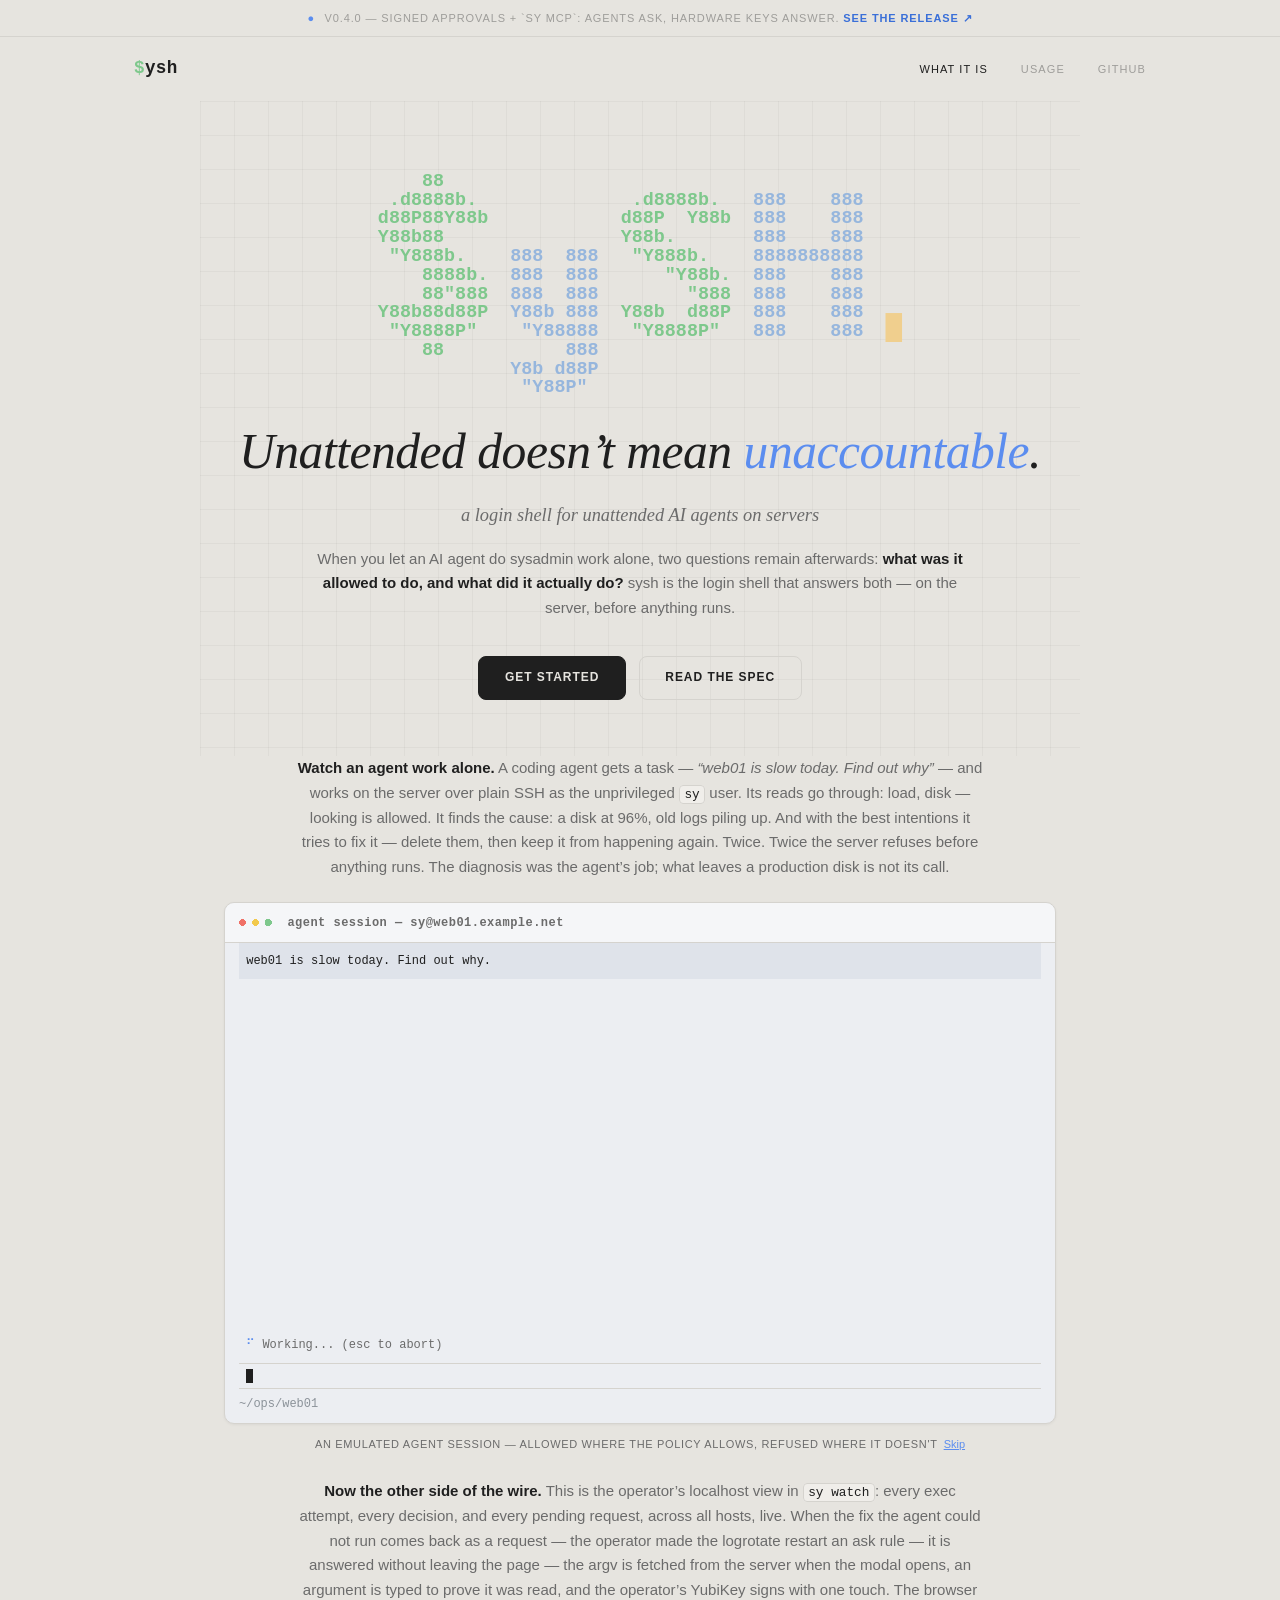
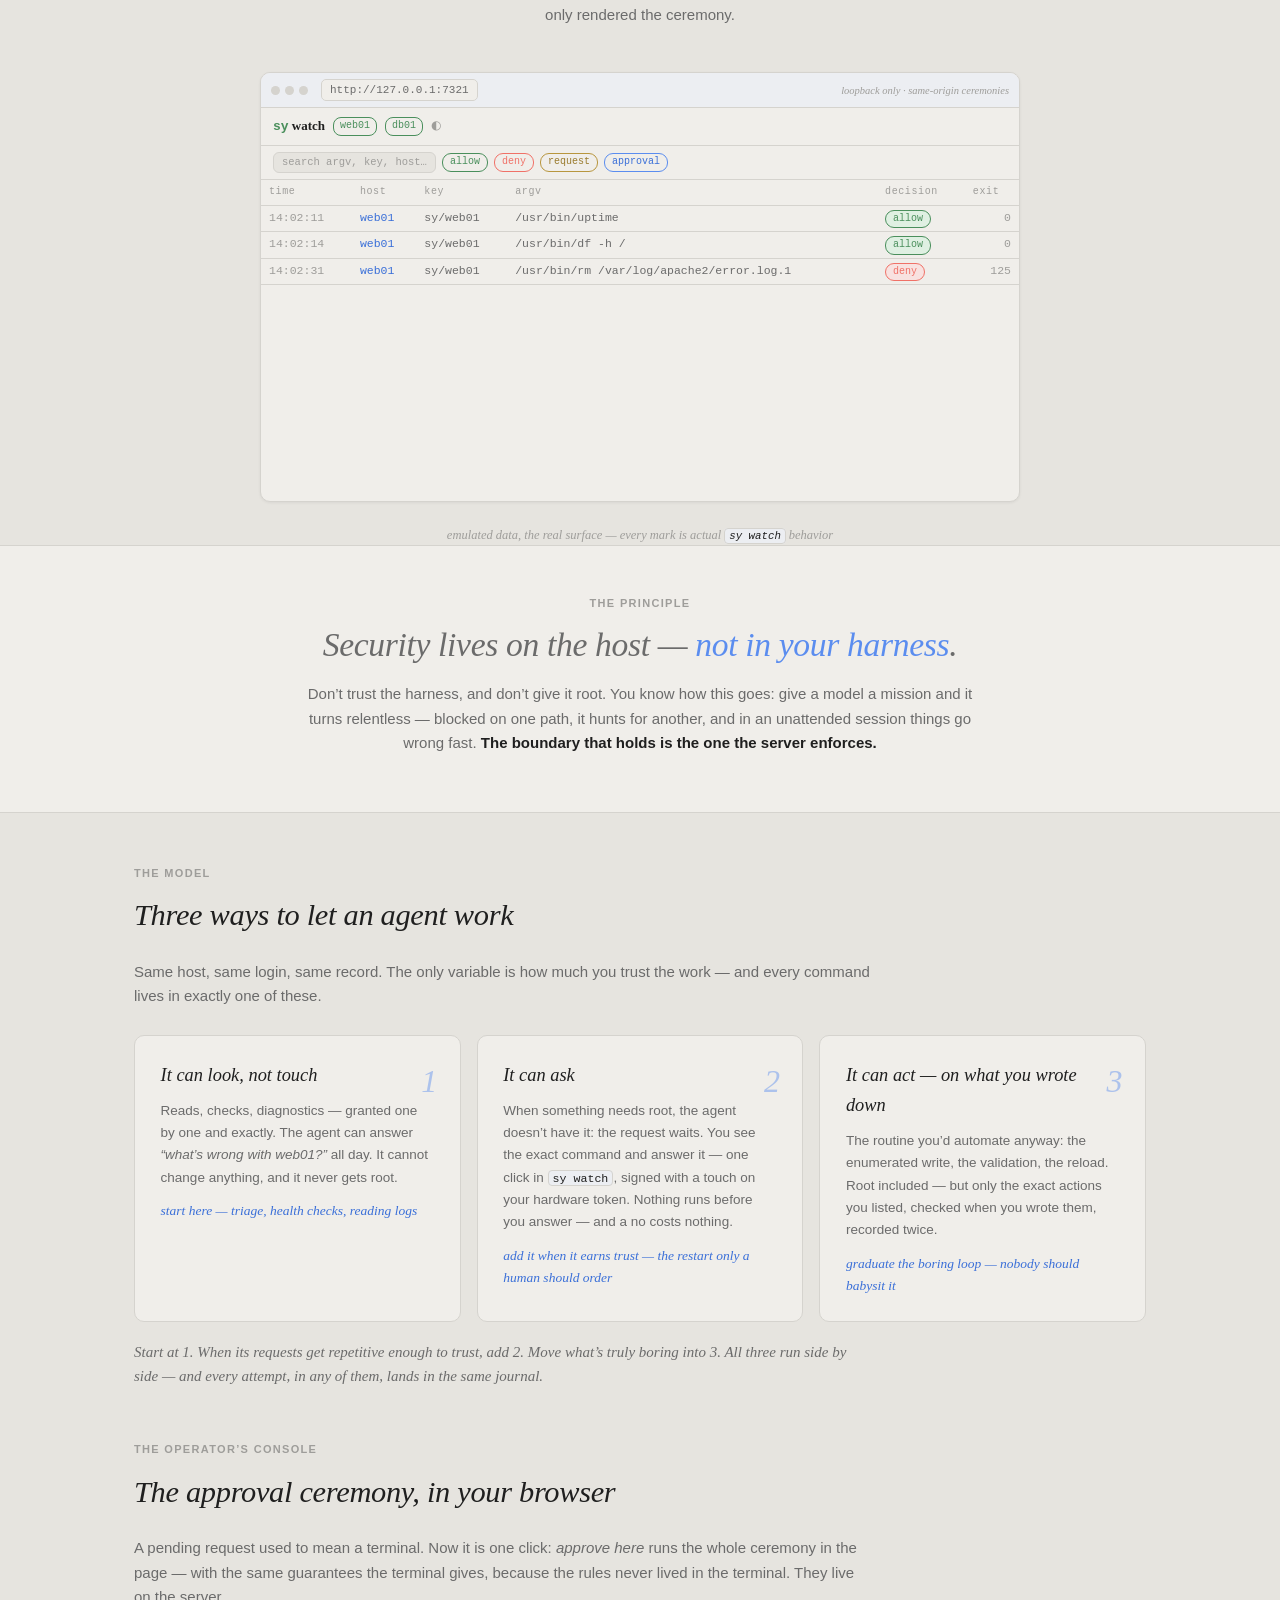
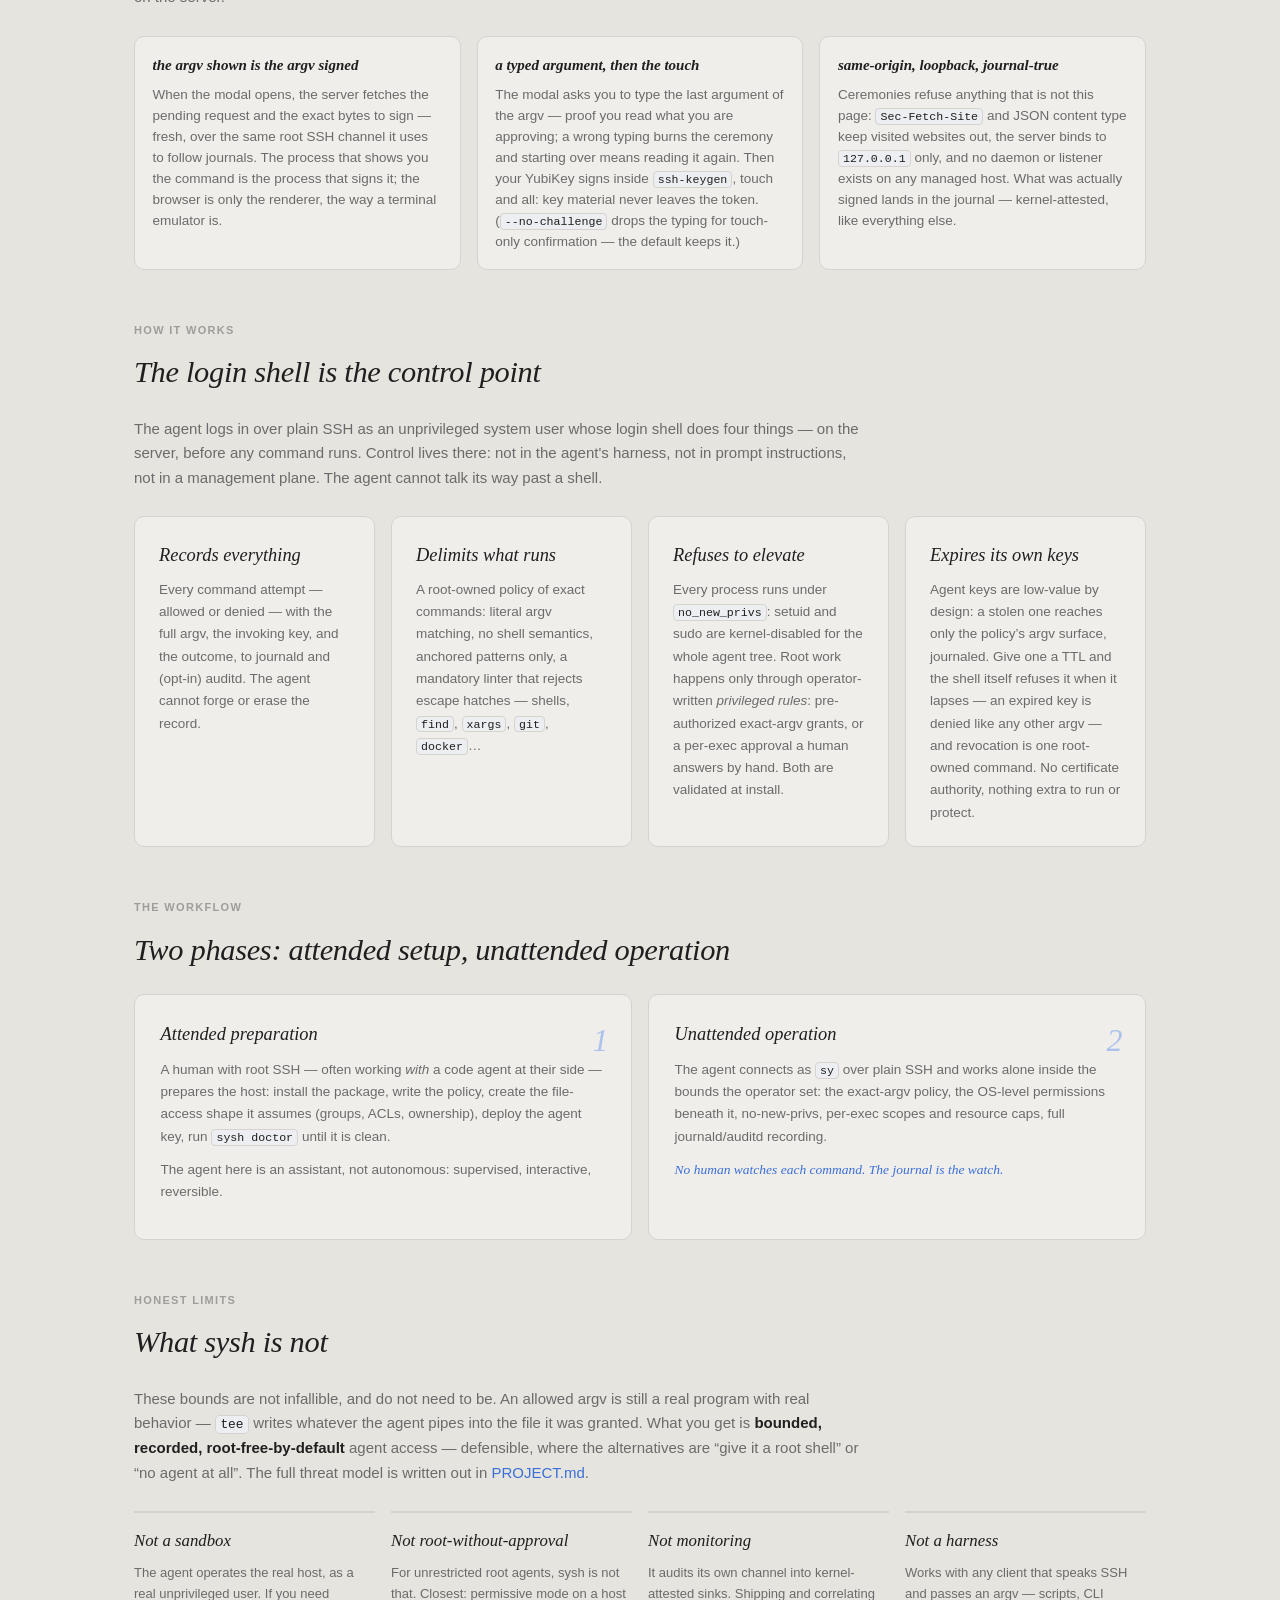
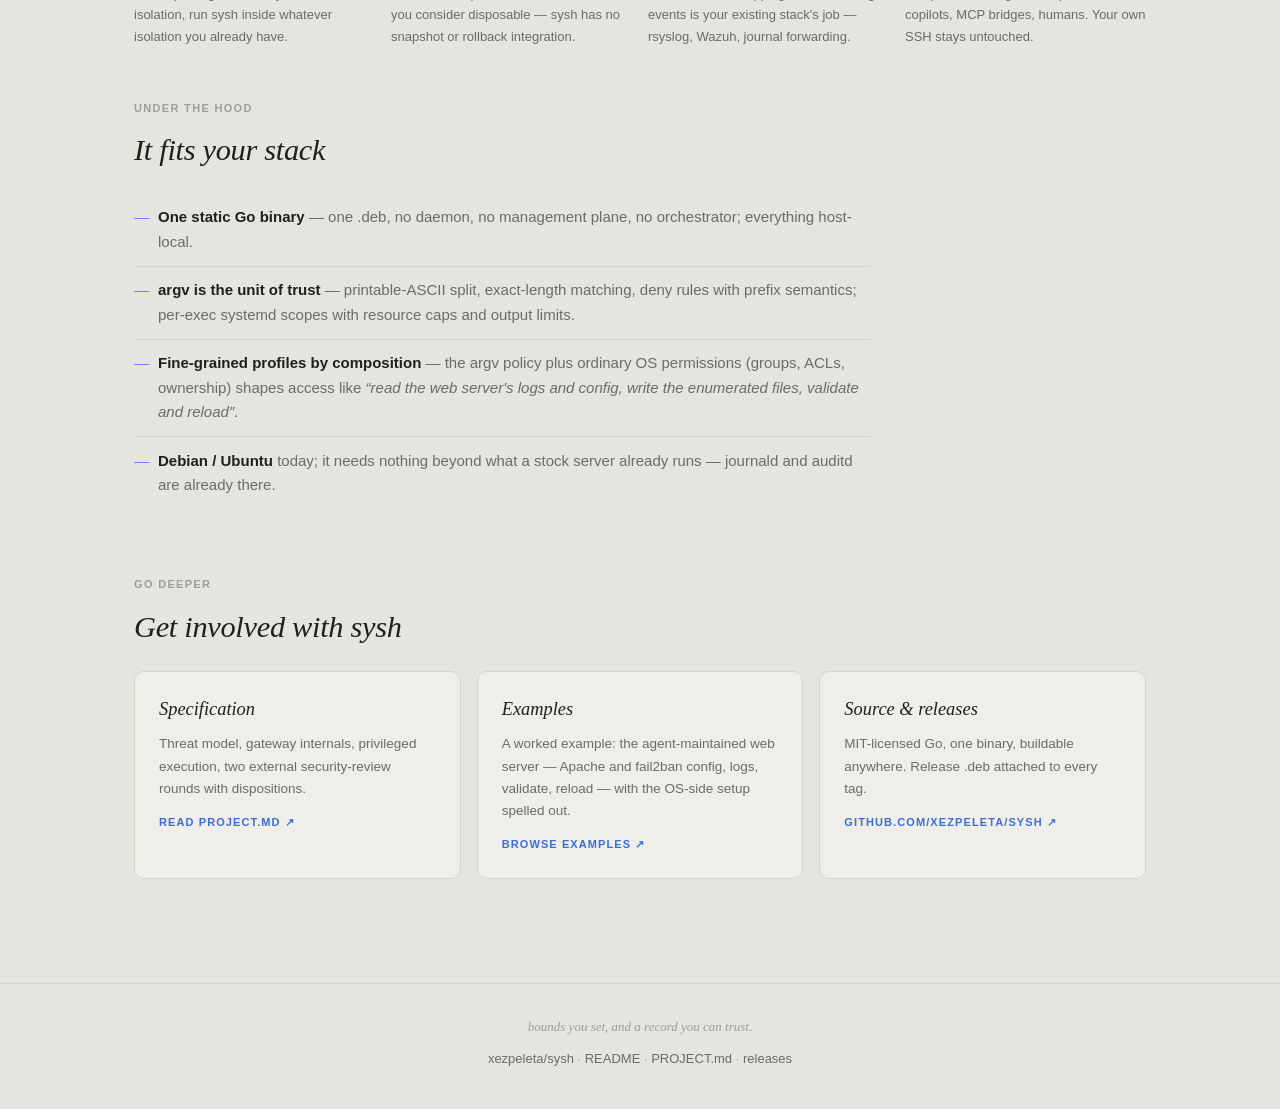
==== site/index.html @ 5bfc15b3 "auth: key TTLs and rotation — enforced by the gateway, no CA Agent keys are low-value by design: a s" ====
<!doctype html>
<html lang="en">
<head>
<meta charset="utf-8">
<meta name="viewport" content="width=device-width, initial-scale=1">
<title>sysh — a login shell for unattended AI agents on servers</title>
<meta name="description" content="sysh makes the agent's SSH login the control point: privilege control and accountability for unattended AI agents on sysadmin tasks, enforced on the server itself.">
<link rel="stylesheet" href="style.css">
<link rel="stylesheet" href="pi-replay.css">
<link rel="icon" href="data:image/svg+xml,<svg xmlns='http://www.w3.org/2000/svg' viewBox='0 0 16 16'><rect width='16' height='16' rx='3' fill='%231f1f1f'/><text x='2.4' y='11.5' font-family='monospace' font-size='9' font-weight='bold' fill='%237ec88c'>$</text><text x='7.8' y='11.5' font-family='monospace' font-size='9' font-weight='bold' fill='%2396b6dd'>Y</text><rect x='12.6' y='4' width='2.1' height='7.5' fill='%23f0cf8e'/></svg>">
<script src="pi-replay.js" defer></script>
</head>
<body>

<div class="announce">
  <span class="dot">●</span> v0.4.0 — signed approvals + `sy mcp`: agents ask,
  hardware keys answer. <a href="https://github.com/xezpeleta/sysh/releases/tag/v0.4.0">see the release ↗</a>
</div>

<nav class="nav">
  <a class="brand" href="/sysh/"><span class="wm"><span class="wm-d">$</span>ysh</span></a>
  <div class="nav-links">
    <a href="/sysh/" class="active">What it is</a>
    <a href="/sysh/usage.html">Usage</a>
    <a href="https://github.com/xezpeleta/sysh">GitHub</a>
  </div>
</nav>

<header class="hero">
  <span class="logo" aria-hidden="true"><span class="ls">    88      </span><span class="ly">          </span><span class="ls">            </span><span class="ly">          </span>
<span class="ls"> .d8888b.   </span><span class="ly">          </span><span class="ls"> .d8888b.   </span><span class="ly">888    888</span>
<span class="ls">d88P88Y88b  </span><span class="ly">          </span><span class="ls">d88P  Y88b  </span><span class="ly">888    888</span>
<span class="ls">Y88b88      </span><span class="ly">          </span><span class="ls">Y88b.       </span><span class="ly">888    888</span>
<span class="ls"> "Y888b.    </span><span class="ly">888  888  </span><span class="ls"> "Y888b.    </span><span class="ly">8888888888</span>
<span class="ls">    8888b.  </span><span class="ly">888  888  </span><span class="ls">    "Y88b.  </span><span class="ly">888    888</span>
<span class="ls">    88"888  </span><span class="ly">888  888  </span><span class="ls">      "888  </span><span class="ly">888    888</span>
<span class="ls">Y88b88d88P  </span><span class="ly">Y88b 888  </span><span class="ls">Y88b  d88P  </span><span class="ly">888    888</span>
<span class="ls"> "Y8888P"   </span><span class="ly"> "Y88888  </span><span class="ls"> "Y8888P"   </span><span class="ly">888    888</span>  <span class="lc">█</span>
<span class="ls">    88      </span><span class="ly">     888  </span><span class="ls">            </span><span class="ly">          </span>
<span class="ls">            </span><span class="ly">Y8b d88P  </span><span class="ls">            </span><span class="ly">          </span>
<span class="ls">            </span><span class="ly"> "Y88P"   </span><span class="ls">            </span><span class="ly">          </span></span>
  <h1>Unattended doesn&rsquo;t mean <span class="acc">unaccountable</span>.</h1>
  <p class="tagline">a login shell for unattended AI agents on servers</p>
  <p class="lead">
    When you let an AI agent do sysadmin work alone, two questions remain
    afterwards: <strong>what was it allowed to do, and what did it actually
    do?</strong> sysh is the login shell that answers both — on the server,
    before anything runs.
  </p>
  <div class="hero-ctas">
    <a class="btn" href="/sysh/usage.html">Get started</a>
    <a class="btn btn-ghost" href="https://github.com/xezpeleta/sysh/blob/main/PROJECT.md">Read the spec</a>
  </div>
</header>

<p class="demo-intro">
  <strong>Watch an agent work alone.</strong> A coding agent gets a task —
  <em>&ldquo;web01 is slow today. Find out why&rdquo;</em> — and works on the
  server over plain SSH as the unprivileged <code>sy</code> user. Its reads
  go through: load, disk — looking is allowed. It finds the cause: a disk
  at 96%, old logs piling up. And with the best intentions it tries to fix
  it — delete them, then keep it from happening again. Twice. Twice the
  server refuses before anything runs. The diagnosis was the agent&rsquo;s
  job; what leaves a production disk is not its call.
</p>
<figure class="pi-replay" data-pi-replay="replay.json">
  <pre class="pi-replay__fallback">prompt: web01 is slow today. Find out why.

agent: I'll check load and disk on web01 — slow is usually one of the two.

$ ssh -i agent.key sy@web01.example.net '/usr/bin/uptime'
  load average: 0.18, 0.15, 0.09
$ ssh -i agent.key sy@web01.example.net '/usr/bin/df -h /'
  /dev/sda1  99G  91G  3.2G  96%  /
$ ssh -i agent.key sy@web01.example.net '/usr/bin/rm /var/log/apache2/error.log.1'
  {"sysh":1,"class":"denied","detail":"no rule allows this argv","exit":125}
$ ssh -i agent.key sy@web01.example.net '/usr/bin/systemctl restart logrotate'
  {"sysh":1,"class":"denied","detail":"no rule allows this argv","exit":125}

answer: the slowness is the disk — 96% full, 41 GB of old apache logs.
Deleting them was refused (exit 125), and so was making the rotation
run: no rule allows either argv. The cleanup is the operator's call.
All of it, refusals included, is in journalctl -t sysh.</pre>
  <figcaption>an emulated agent session — allowed where the policy allows, refused where it doesn't</figcaption>
</figure>

<p class="demo-intro">
  <strong>Now the other side of the wire.</strong> This is the
  operator&rsquo;s localhost view in <code>sy watch</code>: every exec
  attempt, every decision, and every pending request, across all
  hosts, live. When the fix the agent could not run comes back as a
  request — the operator made the logrotate restart an ask rule — it is answered
  without leaving the page — the argv is fetched from the
  server when the modal opens, an argument is typed to prove it was
  read, and the operator&rsquo;s YubiKey signs with one touch. The
  browser only rendered the ceremony.
</p>
<div class="wd-frame" id="wd">
  <div class="wd-chrome"><span class="wd-dot"></span><span class="wd-dot"></span><span class="wd-dot"></span>
    <span class="wd-url">http://127.0.0.1:7321</span>
    <span class="wd-note">loopback only · same-origin ceremonies</span></div>
  <div class="wd-body">
    <div class="wd-head">
      <span class="wd-brand"><b>sy</b> watch</span>
      <span class="wd-pill">web01</span><span class="wd-pill">db01</span>
      <span class="wd-count" id="wd-count"></span>
      <span class="wd-theme">◐</span>
    </div>
    <div class="wd-pending" id="wd-pending" hidden>
      <div class="wd-phead">waiting for you — one click answers it</div>
      <div class="wd-prow" id="wd-prow"></div>
    </div>
    <div class="wd-toolbar">
      <span class="wd-search">search argv, key, host…</span>
      <span class="wd-chip on g">allow</span><span class="wd-chip on r">deny</span>
      <span class="wd-chip on a">request</span><span class="wd-chip on b">approval</span>
    </div>
    <div class="wd-scroll">
      <table class="wd-table">
        <thead><tr><th>time</th><th>host</th><th>key</th><th class="wd-argv">argv</th><th>decision</th><th>exit</th></tr></thead>
        <tbody id="wd-rows"></tbody>
      </table>
    </div>
    <div class="wd-modal" id="wd-modal" hidden>
      <div class="wd-modal-box">
        <div class="wd-modal-top">
          <span class="wd-modal-title">approval ceremony</span>
          <span class="wd-modal-meta">web01 · req_9b3c41d07aa2 · key sy/web01</span>
        </div>
        <div class="wd-modal-label">the argv that will be signed — fetched from the server just now</div>
        <div class="wd-modal-argv" id="wd-margv"></div>
        <div class="wd-modal-note">Type the last argument to show you read it:</div>
        <input class="wd-modal-input" id="wd-mtyped" readonly placeholder="type the last argument">
        <div class="wd-modal-state" id="wd-mstate"></div>
      </div>
    </div>
  </div>
</div>
<p class="demo-cap">emulated data, the real surface — every mark is actual <code>sy watch</code> behavior</p>

<section class="credo">
  <p class="kicker">The principle</p>
  <p class="credo-line">Security lives on the host &mdash; <span class="acc">not in your harness</span>.</p>
  <p class="credo-sub">
    Don&rsquo;t trust the harness, and don&rsquo;t give it root. You know
    how this goes: give a model a mission and it turns relentless —
    blocked on one path, it hunts for another, and in an unattended
    session things go wrong fast. <strong>The boundary that holds is
    the one the server enforces.</strong>
  </p>
</section>

<main class="wrap">

<section id="ways">
  <p class="kicker">The model</p>
  <h2>Three ways to let an agent work</h2>
  <p class="section-lead">
    Same host, same login, same record. The only variable is how much you
    trust the work — and every command lives in exactly one of these.
  </p>
  <div class="ways">
    <div class="way">
      <div class="way-n">1</div>
      <h3>It can look, not touch</h3>
      <p>Reads, checks, diagnostics — granted one by one and exactly. The
      agent can answer <em>&ldquo;what&rsquo;s wrong with
      web01?&rdquo;</em> all day. It cannot change anything, and it never
      gets root.</p>
      <p class="way-use">start here — triage, health checks, reading logs</p>
    </div>
    <div class="way">
      <div class="way-n">2</div>
      <h3>It can ask</h3>
      <p>When something needs root, the agent doesn&rsquo;t have it: the
      request waits. You see the exact command and answer it — one click
      in <code>sy watch</code>, signed with a touch on your hardware
      token. Nothing runs before you answer — and a no costs
      nothing.</p>
      <p class="way-use">add it when it earns trust — the restart only a human should order</p>
    </div>
    <div class="way">
      <div class="way-n">3</div>
      <h3>It can act — on what you wrote down</h3>
      <p>The routine you&rsquo;d automate anyway: the enumerated write, the
      validation, the reload. Root included — but only the exact actions you
      listed, checked when you wrote them, recorded twice.</p>
      <p class="way-use">graduate the boring loop — nobody should babysit it</p>
    </div>
  </div>
  <p class="ways-note">
    Start at 1. When its requests get repetitive enough to trust, add 2.
    Move what&rsquo;s truly boring into 3. All three run side by side — and
    every attempt, in any of them, lands in the same journal.
  </p>
</section>

<section id="ceremony">
  <p class="kicker">The operator&rsquo;s console</p>
  <h2>The approval ceremony, in your browser</h2>
  <p class="section-lead">
    A pending request used to mean a terminal. Now it is one click:
    <em>approve here</em> runs the whole ceremony in the page — with the
    same guarantees the terminal gives, because the rules never lived
    in the terminal. They live on the server.
  </p>
  <div class="ceremony-feats">
    <div class="cfeat">
      <h3>the argv shown is the argv signed</h3>
      <p>When the modal opens, the server fetches the pending request
      and the exact bytes to sign — fresh, over the same root SSH
      channel it uses to follow journals. The process that shows you
      the command is the process that signs it; the browser is only
      the renderer, the way a terminal emulator is.</p>
    </div>
    <div class="cfeat">
      <h3>a typed argument, then the touch</h3>
      <p>The modal asks you to type the last argument of the argv —
      proof you read what you are approving; a wrong typing burns the
      ceremony and starting over means reading it again. Then your
      YubiKey signs inside <code>ssh-keygen</code>, touch and all: key
      material never leaves the token. (<code>--no-challenge</code>
      drops the typing for touch-only confirmation — the default keeps
      it.)</p>
    </div>
    <div class="cfeat">
      <h3>same-origin, loopback, journal-true</h3>
      <p>Ceremonies refuse anything that is not this page:
      <code>Sec-Fetch-Site</code> and JSON content type keep visited
      websites out, the server binds to <code>127.0.0.1</code> only,
      and no daemon or listener exists on any managed host. What was
      actually signed lands in the journal — kernel-attested, like
      everything else.</p>
    </div>
  </div>
</section>

<section id="how">
  <p class="kicker">How it works</p>
  <h2>The login shell is the control point</h2>
  <p class="section-lead">
    The agent logs in over plain SSH as an unprivileged system user whose
    login shell does four things — on the server, before any command runs.
    Control lives there: not in the agent's harness, not in prompt
    instructions, not in a management plane. The agent cannot talk its way
    past a shell.
  </p>
  <div class="cards">
    <div class="card">
      <h3>Records everything</h3>
      <p>Every command attempt — allowed or denied — with the full argv, the
      invoking key, and the outcome, to journald and (opt-in) auditd. The
      agent cannot forge or erase the record.</p>
    </div>
    <div class="card">
      <h3>Delimits what runs</h3>
      <p>A root-owned policy of exact commands: literal argv matching, no
      shell semantics, anchored patterns only, a mandatory linter that
      rejects escape hatches — shells, <code>find</code>, <code>xargs</code>,
      <code>git</code>, <code>docker</code>…</p>
    </div>
    <div class="card">
      <h3>Refuses to elevate</h3>
      <p>Every process runs under <code>no_new_privs</code>: setuid and sudo
      are kernel-disabled for the whole agent tree. Root work happens only
      through operator-written <em>privileged rules</em>: pre-authorized
      exact-argv grants, or a per-exec approval a human answers by hand.
      Both are validated at install.</p>
    </div>
    <div class="card">
      <h3>Expires its own keys</h3>
      <p>Agent keys are low-value by design: a stolen one reaches only the
      policy&rsquo;s argv surface, journaled. Give one a TTL and the shell
      itself refuses it when it lapses — an expired key is denied like any
      other argv — and revocation is one root-owned command. No certificate
      authority, nothing extra to run or protect.</p>
    </div>
  </div>
</section>

<section id="phases">
  <p class="kicker">The workflow</p>
  <h2>Two phases: attended setup, unattended operation</h2>
  <div class="phases">
    <div class="phase">
      <div class="phase-n">1</div>
      <h3>Attended preparation</h3>
      <p>A human with root SSH — often working <em>with</em> a code agent at
      their side — prepares the host: install the package, write the policy,
      create the file-access shape it assumes (groups, ACLs, ownership),
      deploy the agent key, run <code>sysh doctor</code> until it is clean.</p>
      <p>The agent here is an assistant, not autonomous: supervised,
      interactive, reversible.</p>
    </div>
    <div class="phase">
      <div class="phase-n">2</div>
      <h3>Unattended operation</h3>
      <p>The agent connects as <code>sy</code> over plain SSH and works alone
      inside the bounds the operator set: the exact-argv policy, the OS-level
      permissions beneath it, no-new-privs, per-exec scopes and resource
      caps, full journald/auditd recording.</p>
      <p class="phase-punch">No human watches each command. The journal is the watch.</p>
    </div>
  </div>
</section>

<section id="nots">
  <p class="kicker">Honest limits</p>
  <h2>What sysh is not</h2>
  <p class="section-lead">
    These bounds are not infallible, and do not need to be. An allowed argv
    is still a real program with real behavior — <code>tee</code> writes
    whatever the agent pipes into the file it was granted. What you get is
    <strong>bounded, recorded, root-free-by-default</strong> agent access —
    defensible, where the alternatives are “give it a root shell” or “no
    agent at all”. The full threat model is written out in
    <a href="https://github.com/xezpeleta/sysh/blob/main/PROJECT.md">PROJECT.md</a>.
  </p>
  <div class="nots">
    <div class="not">
      <h3>Not a sandbox</h3>
      <p>The agent operates the real host, as a real unprivileged user. If
      you need isolation, run sysh inside whatever isolation you already
      have.</p>
    </div>
    <div class="not">
      <h3>Not root-without-approval</h3>
      <p>For unrestricted root agents, sysh is not that. Closest: permissive
      mode on a host you consider disposable — sysh has no snapshot or
      rollback integration.</p>
    </div>
    <div class="not">
      <h3>Not monitoring</h3>
      <p>It audits its own channel into kernel-attested sinks. Shipping and
      correlating events is your existing stack's job — rsyslog, Wazuh,
      journal forwarding.</p>
    </div>
    <div class="not">
      <h3>Not a harness</h3>
      <p>Works with any client that speaks SSH and passes an argv — scripts,
      CLI copilots, MCP bridges, humans. Your own SSH stays untouched.</p>
    </div>
  </div>
</section>

<section id="stack">
  <p class="kicker">Under the hood</p>
  <h2>It fits your stack</h2>
  <ul class="plain">
    <li><strong>One static Go binary</strong> — one .deb, no daemon, no
    management plane, no orchestrator; everything host-local.</li>
    <li><strong>argv is the unit of trust</strong> — printable-ASCII split,
    exact-length matching, deny rules with prefix semantics; per-exec
    systemd scopes with resource caps and output limits.</li>
    <li><strong>Fine-grained profiles by composition</strong> — the argv
    policy plus ordinary OS permissions (groups, ACLs, ownership) shapes
    access like <em>“read the web server's logs and config, write the
    enumerated files, validate and reload”</em>.</li>
    <li><strong>Debian / Ubuntu</strong> today; it needs nothing beyond
    what a stock server already runs — journald and auditd are already
    there.</li>
  </ul>
</section>

<section id="involve">
  <p class="kicker">Go deeper</p>
  <h2>Get involved with sysh</h2>
  <div class="involve">
    <div class="card">
      <h3>Specification</h3>
      <p>Threat model, gateway internals, privileged execution, two external
      security-review rounds with dispositions.</p>
      <a class="learn" href="https://github.com/xezpeleta/sysh/blob/main/PROJECT.md">read project.md ↗</a>
    </div>
    <div class="card">
      <h3>Examples</h3>
      <p>A worked example: the agent-maintained web server — Apache and
      fail2ban config, logs, validate, reload — with the OS-side setup
      spelled out.</p>
      <a class="learn" href="https://github.com/xezpeleta/sysh/tree/main/examples">browse examples ↗</a>
    </div>
    <div class="card">
      <h3>Source &amp; releases</h3>
      <p>MIT-licensed Go, one binary, buildable anywhere. Release .deb
      attached to every tag.</p>
      <a class="learn" href="https://github.com/xezpeleta/sysh">github.com/xezpeleta/sysh ↗</a>
    </div>
  </div>
</section>

</main>

<footer class="footer">
  <span class="fin">bounds you set, and a record you can trust.</span>
  <a href="https://github.com/xezpeleta/sysh">xezpeleta/sysh</a> ·
  <a href="https://github.com/xezpeleta/sysh/blob/main/README.md">README</a> ·
  <a href="https://github.com/xezpeleta/sysh/blob/main/PROJECT.md">PROJECT.md</a> ·
  <a href="https://github.com/xezpeleta/sysh/releases">releases</a>
</footer>

<script src="watch-demo.js"></script>
</body>
</html>
---- site/style.css ----
:root {
  --bg: #e6e4df;          /* warm paper */
  --card: #f0eeea;        /* raised paper */
  --term: #eceef2;        /* cool light terminal */
  --text: #1f1f1f;
  --secondary: #6b6b6b;
  --muted: #9e9d9a;
  --accent: #5b8def;      /* soft blue */
  --accent-deep: #3a6fd8;
  --red: #f07167;         /* denied */
  --green: #4a8f5c;       /* allowed */
  --border: #d5d3ce;
  --grid: rgba(0, 0, 0, 0.035);
  --serif: Georgia, "Times New Roman", "Iowan Old Style", serif;
  --sans: -apple-system, BlinkMacSystemFont, "Segoe UI", Inter, Roboto, Helvetica, Arial, sans-serif;
  --mono: ui-monospace, "SF Mono", Menlo, Monaco, Consolas, "Courier New", monospace;
}

* { box-sizing: border-box; }
html { scroll-behavior: smooth; }

body {
  margin: 0;
  font: 400 15px/1.65 var(--sans);
  color: var(--secondary);
  background: var(--bg);
}

::selection { background: rgba(91, 141, 239, 0.25); }

a { color: var(--accent-deep); text-decoration: none; }
a:hover { text-decoration: underline; }

em { font-style: italic; }
strong { color: var(--text); font-weight: 600; }

/* ---------- announcement ---------- */
.announce {
  text-align: center;
  font-size: 11px;
  letter-spacing: 0.08em;
  text-transform: uppercase;
  padding: 0.55rem 1rem;
  border-bottom: 1px solid var(--border);
  color: var(--muted);
}
.announce a { color: var(--accent-deep); font-weight: 600; }
.announce .dot { color: var(--accent); margin-right: 0.5em; }

/* ---------- logo: $ySH — the dollar is the cap S with a spine, waiting caret ---------- */
.logo {
  display: inline-block;
  font-family: var(--mono);
  font-weight: 700;
  line-height: 1.02;
  white-space: pre;
  text-align: left;
  flex: none;
}
.logo .ls { color: #7ec88c; }        /* the dollar — pastel green, like the old S */
.logo .ly { color: #96b6dd; }        /* pastel blue   */
.logo .lc {                           /* pastel amber caret — blinks, then rests */
  color: #f0cf8e;
  font-size: 1.5em;                 /* a chunky cell, not a shy glyph */
  line-height: 0;                   /* keep the row height it sits in */
  animation: logo-caret 6s steps(1) infinite;
}
/* three blinks, then solid for ~3.5s — alive, but it lets you read */
@keyframes logo-caret {
  0%   { opacity: 1; }
  7%   { opacity: 0; }
  13%  { opacity: 1; }
  20%  { opacity: 0; }
  27%  { opacity: 1; }
  33%  { opacity: 0; }
  40%, 100% { opacity: 1; }
}
@media (prefers-reduced-motion: reduce) {
  .logo .lc { animation: none; }
}

/* ---------- nav ---------- */
.nav {
  display: flex;
  justify-content: space-between;
  align-items: center;
  max-width: 1060px;
  margin: 0 auto;
  padding: 1.1rem 1.5rem;
}
.brand {
  display: flex; align-items: center; gap: 0.7rem;
  font-family: var(--mono); font-weight: 700; font-size: 1.05rem;
  color: var(--text);
}
.brand:hover { text-decoration: none; }
.brand .wm { font-size: 1.1rem; letter-spacing: 0.02em; }
.brand .wm-d { color: #7ec88c; }    /* the prompt dollar, green */
.nav-links a {
  font-size: 11px;
  letter-spacing: 0.1em;
  text-transform: uppercase;
  color: var(--muted);
  margin-left: 1.8rem;
  font-weight: 500;
}
.nav-links a:hover { color: var(--text); text-decoration: none; }
.nav-links a.active { color: var(--text); }

/* ---------- hero ---------- */
.hero {
  max-width: 880px;
  margin: 0 auto;
  padding: 4.5rem 1.5rem 3.5rem;
  text-align: center;
  background-image:
    linear-gradient(var(--grid) 1px, transparent 1px),
    linear-gradient(90deg, var(--grid) 1px, transparent 1px);
  background-size: 34px 34px;
}
.hero .logo { font-size: clamp(0.7rem, 2.6vw, 1.15rem); margin: 0 auto 1.5rem; }
.hero h1 {
  font-family: var(--serif);
  font-style: italic;
  font-weight: 400;
  font-size: clamp(1.9rem, 5vw, 3.1rem);
  line-height: 1.22;
  color: var(--text);
  margin: 0 0 1.1rem;
  letter-spacing: -0.01em;
}
.hero h1 .acc { color: var(--accent); }
.tagline {
  font-family: var(--serif);
  font-style: italic;
  font-size: 1.15rem;
  color: var(--secondary);
  margin: 0 0 1rem;
}
.lead {
  max-width: 42rem;
  margin: 0 auto 2.2rem;
  font-size: 15px;
}
.hero-ctas { display: flex; gap: 0.8rem; justify-content: center; flex-wrap: wrap; }

.btn {
  display: inline-block;
  padding: 0.7rem 1.6rem;
  border-radius: 8px;
  background: var(--text);
  color: var(--bg) !important;
  font-size: 12px;
  font-weight: 700;
  letter-spacing: 0.08em;
  text-transform: uppercase;
  border: 1px solid var(--text);
}
.btn:hover { background: #000; text-decoration: none !important; }
.btn-ghost {
  background: transparent;
  color: var(--text) !important;
  border: 1px solid var(--border);
}
.btn-ghost:hover { border-color: var(--secondary); background: var(--card); }

/* ---------- demo intros ---------- */
.demo-intro {
  max-width: 46rem;
  margin: 0 auto;
  padding: 0 1.5rem 1.4rem;
  text-align: center;
  color: var(--secondary);
  line-height: 1.65;
}
.demo-intro strong { color: var(--text); }
.demo-intro code {
  font-family: var(--mono);
  font-size: 0.85em;
  background: var(--card);
  padding: 0.1em 0.35em;
  border: 1px solid var(--border);
  border-radius: 4px;
}
.demo-intro + .pi-replay { margin-top: 0; }
.pi-replay + .demo-intro { padding-top: 1.6rem; }

/* ---------- session replay widget ---------- */
.pi-replay {
  max-width: 880px;
  margin: 0 auto;
  padding: 0 1.5rem;
}

/* ---------- sections ---------- */

/* ---------- sections ---------- */
.wrap { max-width: 1060px; margin: 0 auto; padding: 0 1.5rem; }
section { padding: 3.2rem 0 0; }
section:last-of-type { padding-bottom: 3.5rem; }

h2 {
  font-family: var(--serif);
  font-style: italic;
  font-weight: 400;
  font-size: clamp(1.4rem, 3vw, 1.9rem);
  color: var(--text);
  margin: 0 0 1.2rem;
  letter-spacing: -0.01em;
}
.kicker {
  font-size: 11px;
  letter-spacing: 0.12em;
  text-transform: uppercase;
  color: var(--muted);
  margin: 0 0 0.5rem;
  font-weight: 600;
}
.section-lead { max-width: 46rem; margin: 0 0 1.6rem; }

/* ---------- the principle ---------- */
.credo {
  background: var(--card);
  border-top: 1px solid var(--border);
  border-bottom: 1px solid var(--border);
  padding: 3rem 1.4rem 3.2rem;
  text-align: center;
}
.credo .kicker { margin-bottom: 0.7rem; }
.credo-line .acc { color: var(--accent); }
.credo-line {
  font-family: var(--serif);
  font-style: italic;
  font-weight: 400;
  font-size: clamp(1.5rem, 3.6vw, 2.1rem);
  letter-spacing: -0.01em;
  max-width: 40rem;
  margin: 0 auto 1rem;
  line-height: 1.25;
}
.credo-sub {
  max-width: 42rem;
  margin: 0 auto;
  color: var(--secondary);
}
.credo-sub strong { color: var(--text); }

/* pillars */
.cards {
  display: grid;
  grid-template-columns: repeat(auto-fit, minmax(220px, 1fr));
  gap: 1rem;
}
.card {
  background: var(--card);
  border: 1px solid var(--border);
  border-radius: 10px;
  padding: 1.4rem 1.5rem;
}
.card h3 {
  font-family: var(--serif);
  font-style: italic;
  font-weight: 400;
  font-size: 1.15rem;
  color: var(--text);
  margin: 0 0 0.55rem;
}
.card p { margin: 0; font-size: 13.5px; }
.card code, p code, li code, td code, h3 code {
  font-family: var(--mono);
  font-size: 0.86em;
  background: var(--term);
  border: 1px solid var(--border);
  border-radius: 4px;
  padding: 0.08em 0.35em;
  color: var(--text);
  white-space: nowrap;
}
.center-note {
  text-align: center;
  max-width: 40rem;
  margin: 2rem auto 0;
  font-family: var(--serif);
  font-style: italic;
  font-size: 1.08rem;
  color: var(--text);
}

/* phases */
.phases {
  display: grid;
  grid-template-columns: 1fr 1fr;
  gap: 1rem;
}
.phase {
  position: relative;
  background: var(--card);
  border: 1px solid var(--border);
  border-radius: 10px;
  padding: 1.5rem 1.6rem;
}
.phase-n {
  position: absolute; top: 1.2rem; right: 1.4rem;
  font-family: var(--serif); font-style: italic;
  font-size: 2rem; color: var(--accent);
  opacity: 0.45;
}
.phase h3 {
  font-family: var(--serif); font-style: italic; font-weight: 400;
  font-size: 1.15rem; color: var(--text); margin: 0 0 0.6rem;
}
.phase p { margin: 0 0 0.7rem; font-size: 13.5px; }
.phase-punch {
  font-family: var(--serif); font-style: italic;
  color: var(--accent-deep) !important;
  margin: 0.5rem 0 0 !important;
}
.ways {
  display: grid;
  grid-template-columns: 1fr 1fr 1fr;
  gap: 1rem;
}
.way {
  position: relative;
  background: var(--card);
  border: 1px solid var(--border);
  border-radius: 10px;
  padding: 1.5rem 1.6rem;
}
.way-n {
  position: absolute; top: 1.2rem; right: 1.4rem;
  font-family: var(--serif); font-style: italic;
  font-size: 2rem; color: var(--accent);
  opacity: 0.45;
}
.way h3 {
  font-family: var(--serif); font-style: italic; font-weight: 400;
  font-size: 1.15rem; color: var(--text); margin: 0 0 0.6rem;
}
.way p { margin: 0 0 0.7rem; font-size: 13.5px; }
.way-use {
  font-family: var(--serif); font-style: italic;
  color: var(--accent-deep) !important;
  margin: 0.5rem 0 0 !important;
}
.ways-note {
  font-family: var(--serif); font-style: italic;
  color: var(--secondary);
  margin: 1.1rem 0 0;
  max-width: 46rem;
}
@media (max-width: 720px) { .phases { grid-template-columns: 1fr; } .ways { grid-template-columns: 1fr; } }

/* nots (honest limits) */
.nots {
  display: grid;
  grid-template-columns: repeat(auto-fit, minmax(230px, 1fr));
  gap: 1rem;
}
.not {
  border-top: 2px solid var(--border);
  padding-top: 0.9rem;
}
.not:hover { border-top-color: var(--accent); }
.not h3 {
  font-family: var(--serif); font-style: italic; font-weight: 400;
  font-size: 1.05rem; color: var(--text); margin: 0 0 0.4rem;
}
.not p { margin: 0; font-size: 13px; }

/* plain list */
ul.plain { padding: 0; list-style: none; max-width: 46rem; }
ul.plain li {
  padding: 0.7rem 0 0.7rem 1.5rem;
  border-bottom: 1px solid var(--border);
  position: relative;
}
ul.plain li:last-child { border-bottom: none; }
ul.plain li::before {
  content: "—";
  position: absolute; left: 0;
  color: var(--accent);
}
ul.plain strong { color: var(--text); }

/* get-involved */
.involve {
  display: grid;
  grid-template-columns: repeat(auto-fit, minmax(230px, 1fr));
  gap: 1rem;
}
.involve .card a.learn {
  display: inline-block;
  margin-top: 0.8rem;
  font-size: 11px; font-weight: 700;
  letter-spacing: 0.1em; text-transform: uppercase;
  color: var(--accent-deep);
}

/* ---------- doc page ---------- */
.doc { max-width: 820px; margin: 0 auto; padding: 2.5rem 1.5rem 3.5rem; }
.doc h1 {
  font-family: var(--serif); font-style: italic; font-weight: 400;
  font-size: 2.4rem; color: var(--text);
  margin: 0 0 0.6rem; letter-spacing: -0.01em;
}
.doc h2 {
  font-size: 1.45rem;
  margin: 2.8rem 0 0.7rem;
  padding-top: 1.4rem;
  border-top: 1px solid var(--border);
}
.doc .step {
  font-family: var(--mono);
  font-size: 11px;
  color: var(--accent);
  letter-spacing: 0.08em;
  display: block;
  margin-bottom: 0.3rem;
}
.doc p { max-width: 46rem; }
.doc pre {
  background: var(--term);
  border: 1px solid var(--border);
  border-radius: 8px;
  padding: 1rem 1.2rem;
  overflow-x: auto;
  font-family: var(--mono);
  font-size: 12.5px;
  line-height: 1.7;
  color: var(--text);
  max-width: 52rem;
}
.doc pre .c { color: var(--muted); }
.doc pre .p { color: var(--accent-deep); font-weight: 700; }

/* ---------- footer ---------- */
.footer {
  border-top: 1px solid var(--border);
  margin-top: 3rem;
  padding: 2rem 1.5rem 2.5rem;
  text-align: center;
  color: var(--muted);
  font-size: 13px;
}
.footer a { color: var(--secondary); }
.footer a:hover { color: var(--text); }
.footer .fin {
  font-family: var(--serif); font-style: italic;
  color: var(--muted);
  display: block;
  margin-bottom: 0.6rem;
}

/* ---------- sy watch demo (usage) ---------- */
.wd-frame {
  position: relative;
  border: 1px solid var(--border);
  border-radius: 10px;
  overflow: hidden;
  margin: 1.4rem auto;
  background: var(--card);
  box-shadow: 0 1px 3px rgba(0, 0, 0, 0.06);
  height: 430px;          /* fixed window: rows arriving never resize it */
  max-width: 760px;       /* fixed width too: a browser window, not a banner */
  display: flex;
  flex-direction: column;
}
.wd-body {
  flex: 1;
  min-height: 0;
  display: flex;
  flex-direction: column;
}
.wd-scroll {
  flex: 1;
  min-height: 0;
  overflow: hidden;       /* rows keep their natural height; extras clip */
}
.wd-chrome {
  display: flex; align-items: center; gap: 5px;
  padding: 6px 10px;
  background: var(--term);
  border-bottom: 1px solid var(--border);
}
.wd-dot { width: 9px; height: 9px; border-radius: 50%; background: var(--border); }
.wd-url {
  font-family: var(--mono); font-size: 11px; color: var(--secondary);
  margin-left: 8px; background: var(--card);
  border: 1px solid var(--border); border-radius: 5px; padding: 1px 8px;
}
.wd-note { margin-left: auto; font-size: 10.5px; color: var(--muted); font-style: italic; font-family: var(--serif); }
.wd-body { font-family: var(--mono); font-size: 11.5px; }
.wd-head {
  display: flex; align-items: center; gap: 8px;
  padding: 7px 12px; border-bottom: 1px solid var(--border);
}
.wd-brand { font-family: var(--serif); font-size: 13px; font-weight: 600; color: var(--text); }
.wd-brand b { color: var(--green); font-family: var(--mono); }
.wd-pill { font-size: 10px; border: 1px solid var(--green); color: var(--green); border-radius: 8px; padding: 0 6px; }
.wd-count { margin-left: auto; color: #9a7b2d; font-size: 10.5px; }
.wd-count:empty { display: none; }
.wd-theme { color: var(--muted); }
.wd-pending { background: #f8ecc9; border-bottom: 1px solid #e0cd96; padding: 5px 12px 6px; }
.wd-phead { font-family: var(--serif); font-style: italic; font-size: 11px; color: #9a7b2d; margin-bottom: 3px; }
.wd-prow { display: flex; align-items: center; gap: 10px; flex-wrap: wrap; font-size: 11px; }
.wd-prow .wd-pid { color: #9a7b2d; }
.wd-prow .wd-pargv { color: var(--text); }
.wd-copy {
  font-size: 10px; border: 1px solid #b8963e; color: #7a5f1e;
  border-radius: 5px; padding: 0 7px; background: rgba(255,255,255,0.5);
}
.wd-toolbar {
  display: flex; align-items: center; gap: 6px;
  padding: 6px 12px; border-bottom: 1px solid var(--border);
}
.wd-search {
  font-size: 10.5px; color: var(--muted);
  border: 1px solid var(--border); border-radius: 6px;
  padding: 1px 8px; background: var(--bg); min-width: 150px;
}
.wd-chip { font-size: 10px; border: 1px solid var(--border); color: var(--muted); border-radius: 9px; padding: 0 7px; }
.wd-chip.on.g { color: var(--green); border-color: var(--green); }
.wd-chip.on.r { color: var(--red);   border-color: var(--red); }
.wd-chip.on.a { color: #9a7b2d; border-color: #b8963e; }
.wd-chip.on.b { color: var(--accent-deep); border-color: var(--accent); }
.wd-table { border-collapse: collapse; width: 100%; }
.wd-table th {
  text-align: left; font-weight: 500; font-size: 10px;
  color: var(--muted); letter-spacing: 0.06em;
  padding: 4px 8px; border-bottom: 1px solid var(--border);
  background: var(--card);
}
.wd-table td { padding: 3px 8px; border-bottom: 1px solid var(--border); white-space: nowrap; }
.wd-table td.wd-argv { white-space: normal; word-break: break-all; max-width: 42ch; }
.wd-table td.wd-ts { color: var(--muted); }
.wd-table td.wd-host { color: var(--accent-deep); }
.wd-table td.wd-key { color: var(--secondary); }
.wd-table td.wd-exit { color: var(--muted); text-align: right; }
.wd-table tr.wd-new td { animation: wd-arrive 1.4s ease; }
@keyframes wd-arrive { from { background: #e1e9f8; } }
.wd-badge {
  display: inline-block; font-size: 10px; padding: 0 7px;
  border-radius: 9px; border: 1px solid transparent;
}
.wd-b-allow   { color: var(--green); border-color: var(--green); background: #dff0e2; }
.wd-b-deny    { color: var(--red);   border-color: var(--red);   background: #f8e2e0; }
.wd-b-request { color: #9a7b2d; border-color: #b8963e; background: #f8ecc9; animation: wd-pulse 1.5s ease infinite; }
.wd-b-approve { color: var(--green); border-color: var(--green); background: #dff0e2; }
.wd-b-result  { color: var(--accent-deep); border-color: var(--accent); background: #e1e9f8; }
.wd-b-priv    { color: #9a7b2d; border-color: #b8963e; margin-left: 3px; }
@keyframes wd-pulse { 50% { opacity: 0.55; } }
@keyframes wd-blink { 50% { opacity: 0; } }
.wd-ok { color: #7ec88c; }
@media (prefers-reduced-motion: reduce) {
  .wd-table tr.wd-new td, .wd-b-request, .wd-here { animation: none; }
}

/* ---------- callout (usage: anti-solitaire note) ---------- */
.callout {
  border: 1px solid #b8963e;
  border-left: 3px solid #b8963e;
  border-radius: 8px;
  background: #f8ecc9;
  padding: 14px 18px;
  margin: 1.6rem 0;
}
.callout h3 {
  margin: 0 0 6px 0;
  font-size: 15px;
  font-family: var(--serif);
}
.callout h3 code { font-size: 13px; }
.callout ol { margin: 8px 0 2px 0; padding-left: 20px; }
.callout li { margin-bottom: 8px; }
.callout li:last-child { margin-bottom: 0; }
.callout p { margin: 0; }
.wd-copy.dim { border-color: var(--border); color: var(--muted); }

/* usage STEP 8 — in-web ceremony modal */
.wd-here {
  border: 1px solid #7a9a4e;
  background: #dcecc4;
  color: #3f6b2e;
  border-radius: 5px;
  padding: 1px 7px;
  font-weight: 600;
  animation: wd-pulse 1.5s ease infinite;
}
@keyframes wd-pulse { 50% { box-shadow: 0 0 0 3px rgba(122, 154, 78, 0.25); } }
.wd-modal {
  position: absolute;
  inset: 0;
  background: rgba(17, 21, 28, 0.40);
  display: flex;
  align-items: center;
  justify-content: center;
  z-index: 5;
}
.wd-modal[hidden] { display: none; }
.wd-modal-box {
  background: var(--card);
  border: 1px solid #b8963e;
  border-radius: 8px;
  max-width: 82%;
  width: 460px;
  padding: 14px 18px 16px;
  box-shadow: 0 10px 40px rgba(0, 0, 0, 0.25);
}
.wd-modal-top {
  display: flex;
  justify-content: space-between;
  align-items: baseline;
  gap: 12px;
  border-bottom: 1px solid var(--border);
  padding-bottom: 8px;
  margin-bottom: 10px;
}
.wd-modal-title {
  font-family: var(--serif);
  font-weight: 600;
  font-size: 13px;
  color: #a4741c;
}
.wd-modal-meta { font-family: var(--mono); font-size: 10.5px; color: var(--secondary); text-align: right; }
.wd-modal-label { font-family: var(--sans); font-size: 11px; color: var(--secondary); margin-bottom: 5px; }
.wd-modal-argv {
  font-family: var(--mono);
  font-size: 13px;
  font-weight: 600;
  padding: 8px 10px;
  background: var(--bg);
  border: 1px solid var(--border);
  border-radius: 5px;
  margin-bottom: 9px;
  word-break: break-all;
}
.wd-modal-note { font-size: 11.5px; font-style: italic; color: var(--secondary); margin-bottom: 7px; }
.wd-modal-input {
  font-family: var(--mono);
  font-size: 12.5px;
  width: 100%;
  box-sizing: border-box;
  padding: 7px 10px;
  border: 1.5px solid #8a8a86;
  border-radius: 5px;
  background: #fffdf8;
  color: inherit;
}
.wd-modal-state {
  font-family: var(--mono);
  font-size: 11.5px;
  color: var(--secondary);
  border-top: 1px solid var(--border);
  padding-top: 9px;
  margin-top: 10px;
  min-height: 15px;
}

/* ceremony feature section (index) */
.ceremony-feats {
  display: grid;
  grid-template-columns: repeat(auto-fit, minmax(240px, 1fr));
  gap: 1rem;
  margin-top: 1.2rem;
}
.cfeat {
  background: var(--card);
  border: 1px solid var(--border);
  border-radius: 10px;
  padding: 1rem 1.1rem;
}
.cfeat h3 {
  font-family: var(--serif);
  font-style: italic;
  font-weight: 600;
  font-size: 15px;
  margin: 0 0 0.5rem 0;
  color: var(--ink, #1f1f1f);
}
.cfeat p { font-size: 13.5px; line-height: 1.55; margin: 0; }

.demo-cap {
  max-width: 46rem;
  margin: 0.7rem auto 0;
  padding: 0 1.5rem;
  text-align: center;
  font-family: var(--serif);
  font-style: italic;
  font-size: 12.5px;
  color: var(--muted);
}
---- site/pi-replay.css ----
/*
 * sysh site: styles for the session-replay widget. Vendored from
 * hugo-pi-replay (github.com/xezpeleta/hugo-pi-replay), which adapted it
 * from earendil-works/website — Apache License 2.0. The palette section
 * at the bottom re-skins it for this site.
 */

.pi-replay {
  --pi-bg: #f7f6f6;
  --pi-text: #3b3f41;
  --pi-muted: #677176;
  --pi-dim: #879095;
  --pi-accent: #7459b4;
  --pi-success: #337e58;
  --pi-warning: #8f6802;
  --pi-border: #a2b7e0;
  --pi-user-bg: #dfe7ec;
  --pi-tool-pending-bg: #e4e5e6;
  --pi-tool-success-bg: #dee9e1;
  --pi-md-code: #7459b4;
  --pi-syn-keyword: #2f7899;
  --pi-syn-function: #8f6802;
  --pi-syn-string: #a45417;
  --pi-syn-number: #337e58;
  --pi-syn-comment: #677176;
  --pi-syn-punctuation: #677176;
}

.theme-night .pi-replay,
html.dark .pi-replay,
body.dark .pi-replay,
html[data-theme="dark"] .pi-replay {
  --pi-bg: #21252c;
  --pi-text: #dee0e1;
  --pi-muted: #9da5a9;
  --pi-dim: #7e888e;
  --pi-accent: #a798d7;
  --pi-success: #68b78d;
  --pi-warning: #cd9a22;
  --pi-border: #6185cc;
  --pi-user-bg: #213b49;
  --pi-tool-pending-bg: #34383a;
  --pi-tool-success-bg: #254131;
  --pi-md-code: #a798d7;
  --pi-syn-keyword: #69add0;
  --pi-syn-function: #cd9a22;
  --pi-syn-string: #de8d5a;
  --pi-syn-number: #68b78d;
  --pi-syn-comment: #9da5a9;
  --pi-syn-punctuation: #9da5a9;
}

.pi-replay__fallback {
  white-space: pre-wrap;
  margin: 0;
  font-size: 0.8125rem;
}

.pi-replay__terminal {
  display: flex;
  flex-direction: column;
  padding: 12px 14px 10px;
  border: 1px solid var(--prose-hr, var(--pi-border));
  border-radius: 4px;
  background: var(--pi-bg);
  color: var(--pi-text);
  font-family: var(--mono-font, ui-monospace, 'SFMono-Regular', Menlo, Consolas, 'Liberation Mono', monospace);
  font-size: 0.75rem;
  line-height: 1.5;
  text-align: left;
}

.pi-replay__chat {
  height: 30rem;
  max-height: 70vh;
  overflow-y: auto;
  overscroll-behavior: contain;
  scrollbar-width: thin;
  scrollbar-color: var(--pi-dim) transparent;
}

.pi-replay__chat > * + * {
  margin-top: 1.5em;
}

.pi-replay__user {
  padding: 0.75em 1ch;
  background: var(--pi-user-bg);
}

.pi-replay__assistant {
  padding: 0 1ch;
}

.pi-replay__tool {
  padding: 0.75em 1ch;
  background: var(--pi-tool-pending-bg);
  transition: background-color 400ms ease-out;
}

.pi-replay__tool.is-success {
  background: var(--pi-tool-success-bg);
}

.pi-replay__tool-title {
  font-weight: 700;
}

.pi-replay .pi-replay__code,
.pi-replay .pi-replay__output {
  margin: 0;
  padding: 0;
  border: 0;
  overflow: visible;
  color: inherit;
  font-size: inherit;
  line-height: inherit;
  white-space: pre-wrap;
  overflow-wrap: anywhere;
}

.pi-replay .pi-replay__output {
  margin-top: 1.5em;
  color: var(--pi-muted);
}

.pi-replay__calls {
  margin-top: 1.5em;
  overflow-wrap: anywhere;
}

.pi-replay__call {
  white-space: nowrap;
  overflow: hidden;
  text-overflow: ellipsis;
}

.pi-replay__muted { color: var(--pi-muted); }
.pi-replay__dim { color: var(--pi-dim); }
.pi-replay__ok { color: var(--pi-success); }
.pi-replay__running { color: var(--pi-warning); }
.pi-replay__syn-k { color: var(--pi-syn-keyword); }
.pi-replay__syn-f { color: var(--pi-syn-function); }
.pi-replay__syn-s { color: var(--pi-syn-string); }
.pi-replay__syn-n { color: var(--pi-syn-number); }
.pi-replay__syn-c { color: var(--pi-syn-comment); }
.pi-replay__syn-p { color: var(--pi-syn-punctuation); }

.pi-replay__answer :where(p, ul) {
  margin: 0;
}

.pi-replay__answer > * + * {
  margin-top: 1em;
}

.pi-replay .pi-replay__answer ul {
  padding-inline-start: 2ch;
  list-style: none;
}

.pi-replay .pi-replay__answer li {
  position: relative;
  margin: 0;
  padding: 0;
}

.pi-replay .pi-replay__answer li::before {
  content: "-";
  position: absolute;
  left: -2ch;
  color: var(--pi-accent);
}

.pi-replay .pi-replay__answer b {
  font-weight: 700;
}

.pi-replay .pi-replay__answer code {
  color: var(--pi-md-code);
  font-size: inherit;
  font-weight: inherit;
}

.pi-replay__answer code::before,
.pi-replay__answer code::after {
  content: none;
}

.pi-replay__status {
  margin-top: 0.75em;
  padding: 0 1ch;
  visibility: hidden;
}

.pi-replay__status.is-active {
  visibility: visible;
}

.pi-replay__spinner {
  color: var(--pi-accent);
}

.pi-replay__editor {
  margin-top: 0.75em;
  padding: 0.25em 1ch;
  border-block: 1px solid var(--pi-border);
  min-height: 1.5em;
  white-space: pre-wrap;
  overflow-wrap: anywhere;
}

.pi-replay__cursor {
  background: var(--pi-text);
  animation: pi-replay-blink 1s steps(1, end) infinite;
}

@keyframes pi-replay-blink {
  50% { background: transparent; }
}

.pi-replay__footer {
  display: flex;
  flex-wrap: wrap;
  justify-content: space-between;
  gap: 0 2ch;
  margin-top: 0.5em;
  color: var(--pi-dim);
}

.pi-replay__button {
  margin-inline-start: 1ch;
  padding: 0;
  border: 0;
  background: none;
  color: inherit;
  font: inherit;
  text-decoration: underline;
  cursor: pointer;
}

@media (max-width: 520px) {
  .pi-replay__terminal {
    padding-inline: 10px;
    font-size: 0.6875rem;
  }

  .pi-replay__chat {
    height: 26rem;
  }
}

@media print, (prefers-reduced-motion: reduce) {
  .pi-replay__cursor {
    animation: none;
  }
}

/*
 * sysh site re-skin: paper palette, mono font, traffic-dot chrome.
 * Scoped to .pi-replay so the vendored rules above stay untouched.
 */
.pi-replay {
  --pi-bg: var(--term, #eceef2);
  --pi-text: var(--text, #1f1f1f);
  --pi-muted: var(--secondary, #5c6670);
  --pi-dim: #8b9299;
  --pi-accent: #5b8def;
  --pi-success: #2e7d4f;
  --pi-warning: #a3622a;
  --pi-border: var(--border, #d5d3ce);
  --pi-user-bg: #dfe3ea;
  --pi-tool-pending-bg: #e4e5e6;
  --pi-tool-success-bg: #dde9dd;
  --pi-md-code: #3d5aa5;
}

.pi-replay .pi-replay__terminal {
  border-radius: 10px;
  box-shadow: 0 1px 3px rgba(0, 0, 0, 0.05);
}

/* traffic-light chrome + session title, like the site's old term window */
.pi-replay .pi-replay__terminal::before {
  content: "agent session — sy@web01.example.net";
  display: block;
  padding: 0.65rem 1rem 0.65rem 3.9rem;
  margin: -12px -14px 0;
  border-bottom: 1px solid var(--pi-border);
  border-radius: 9px 9px 0 0;
  background:
    radial-gradient(circle 3.5px at 1.1rem, #f07167 99%, transparent) no-repeat,
    radial-gradient(circle 3.5px at 1.9rem, #f2c94c 99%, transparent) no-repeat,
    radial-gradient(circle 3.5px at 2.7rem, #7ec88c 99%, transparent) no-repeat,
    rgba(255, 255, 255, 0.45);
  color: var(--pi-muted);
  font-weight: 700;
  letter-spacing: 0.04em;
}

.pi-replay .pi-replay__chat {
  height: 24rem;
}

/* site caption style for the figcaption + skip/replay button */
.pi-replay figcaption {
  margin-top: 0.7rem;
  text-align: center;
  font-size: 11px;
  letter-spacing: 0.06em;
  text-transform: uppercase;
  color: var(--pi-muted);
}
.pi-replay .pi-replay__button {
  color: var(--pi-accent);
}

/* sysh-site extension: refused/failed tool call marker */
.pi-replay .pi-replay__err {
  color: var(--red, #bd3b33);
}
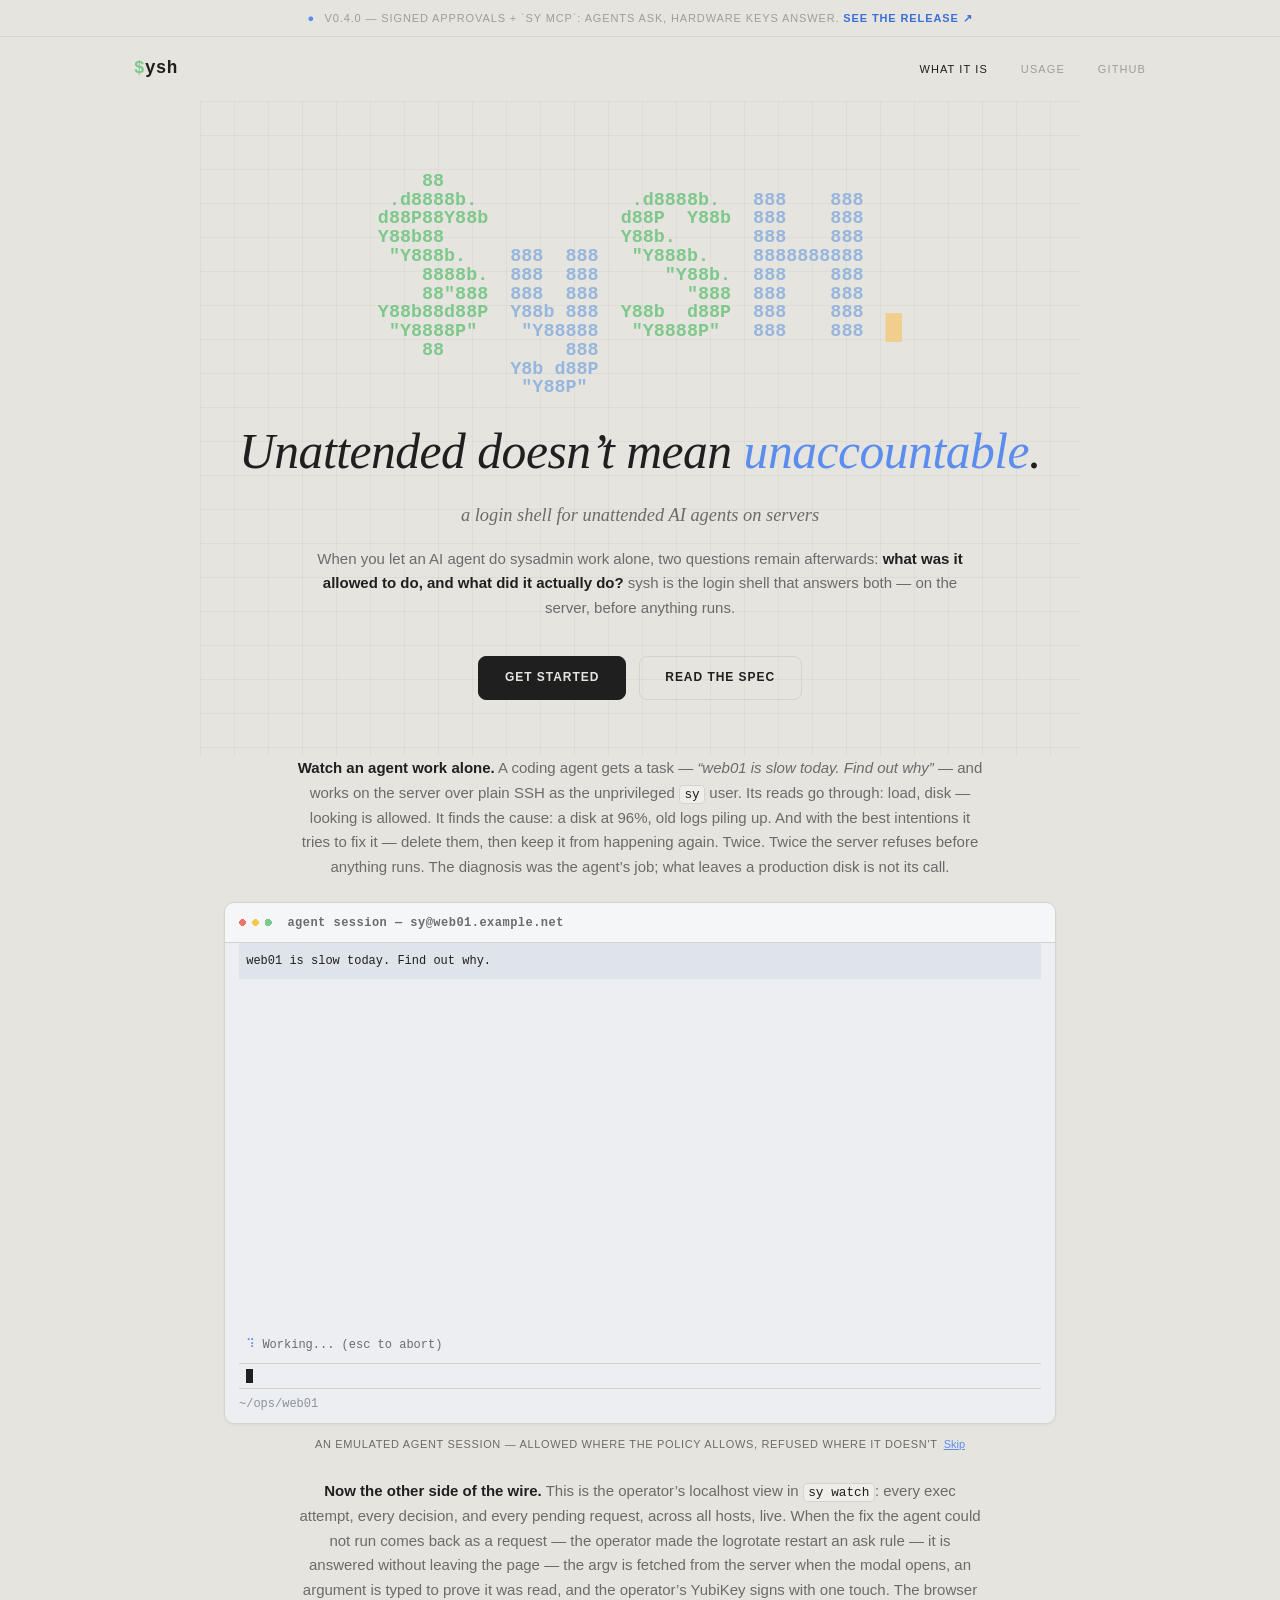
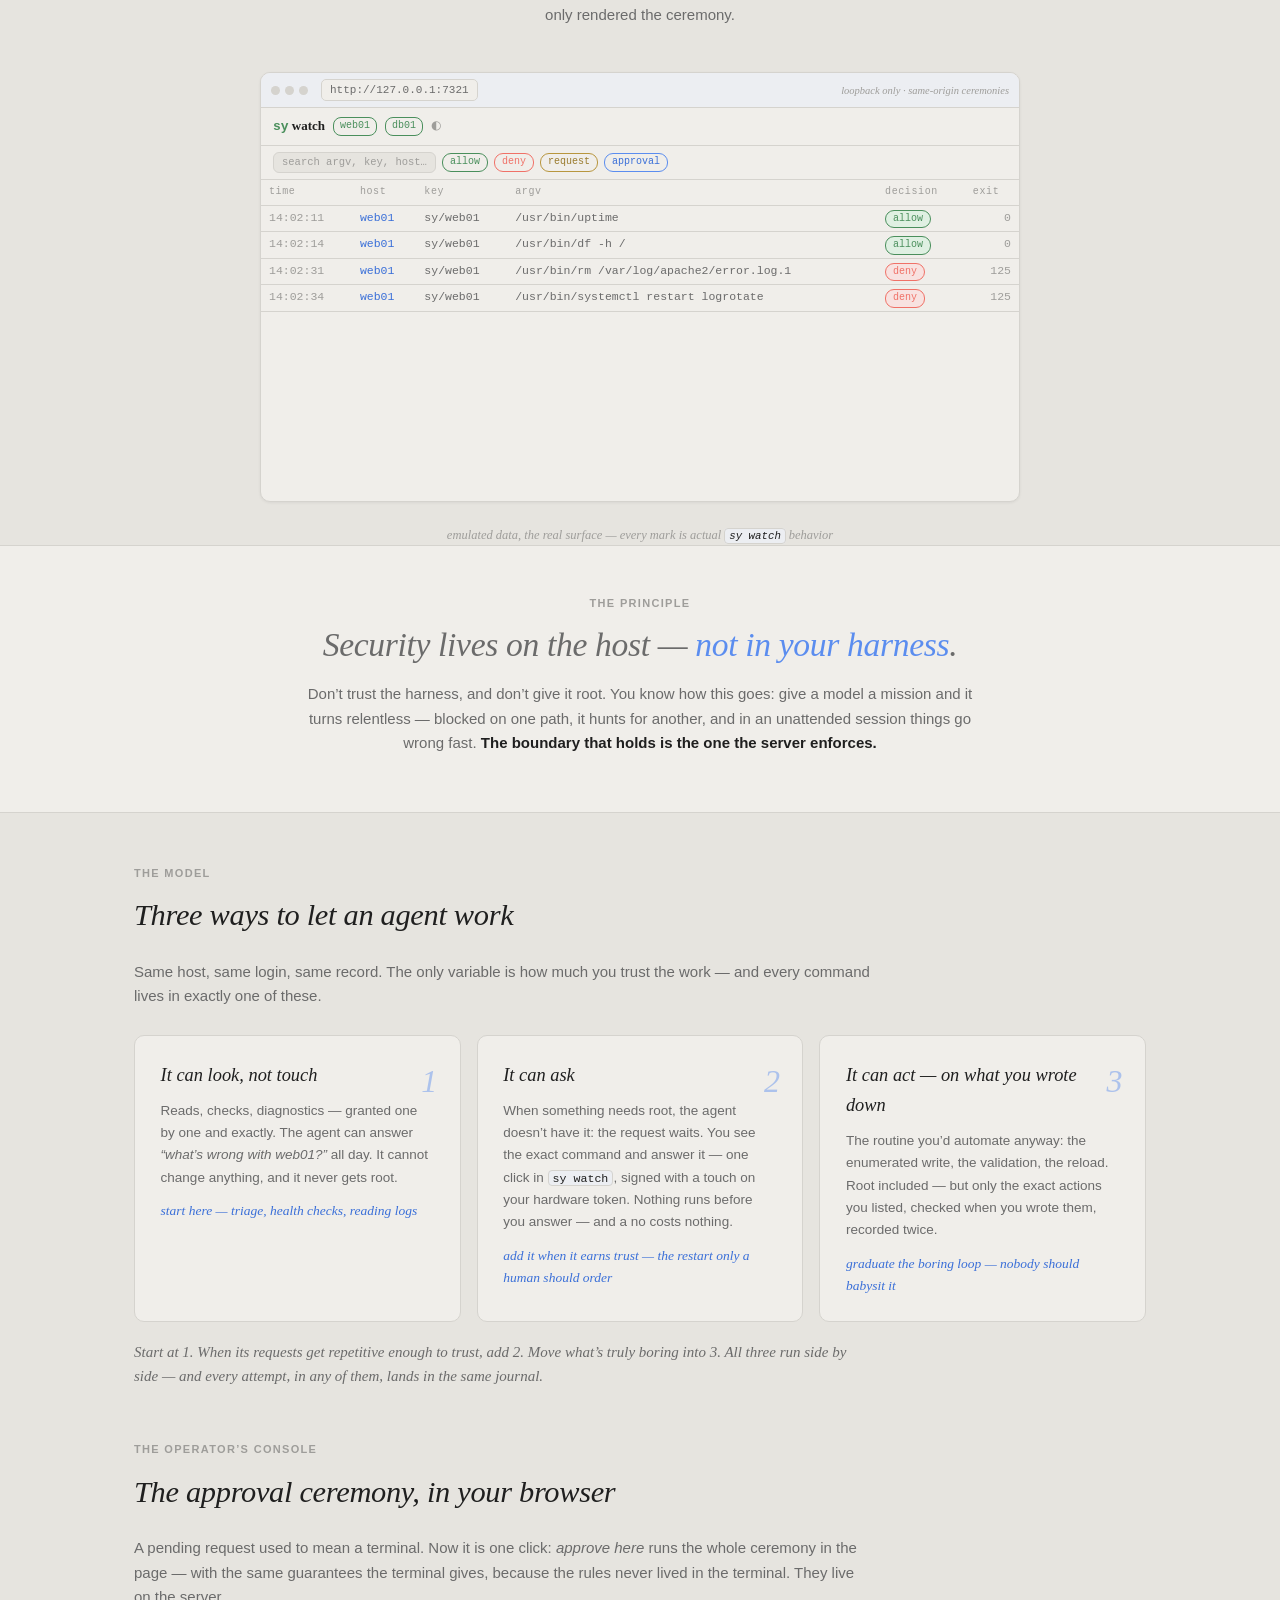
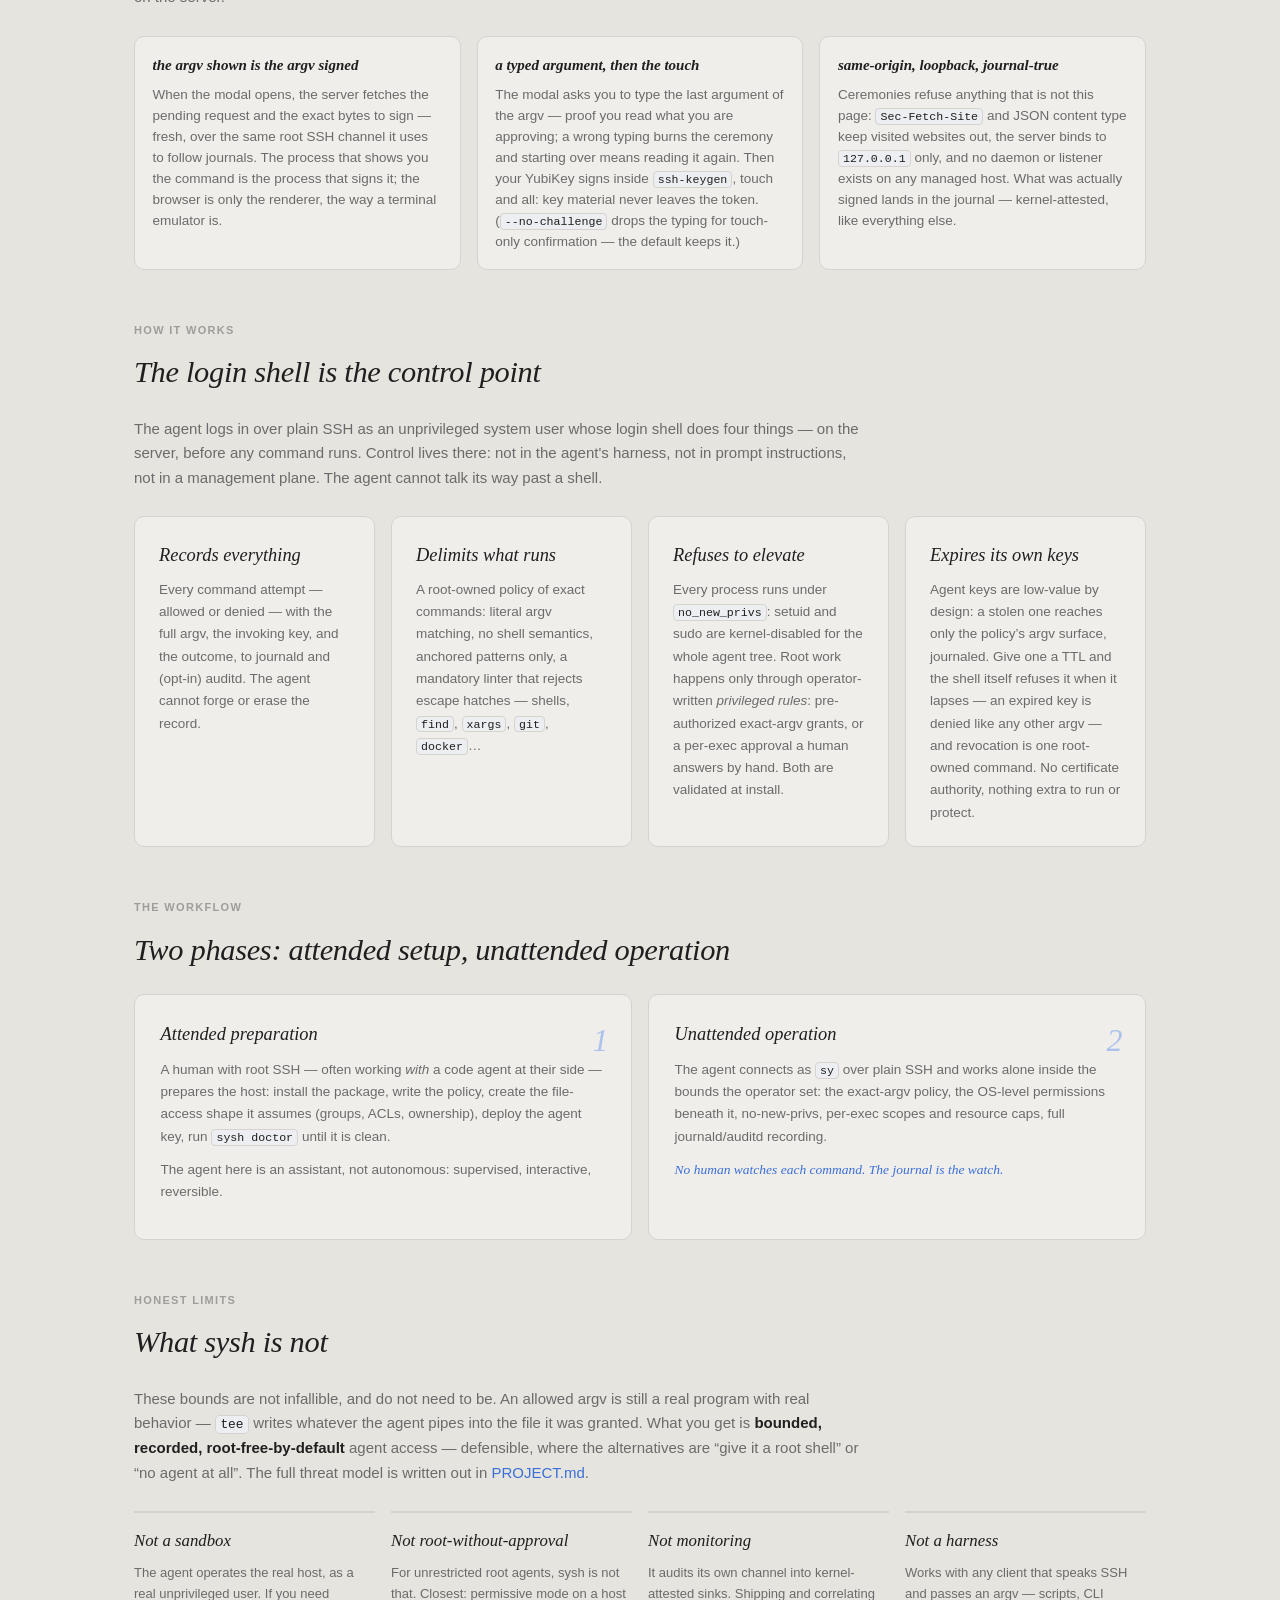
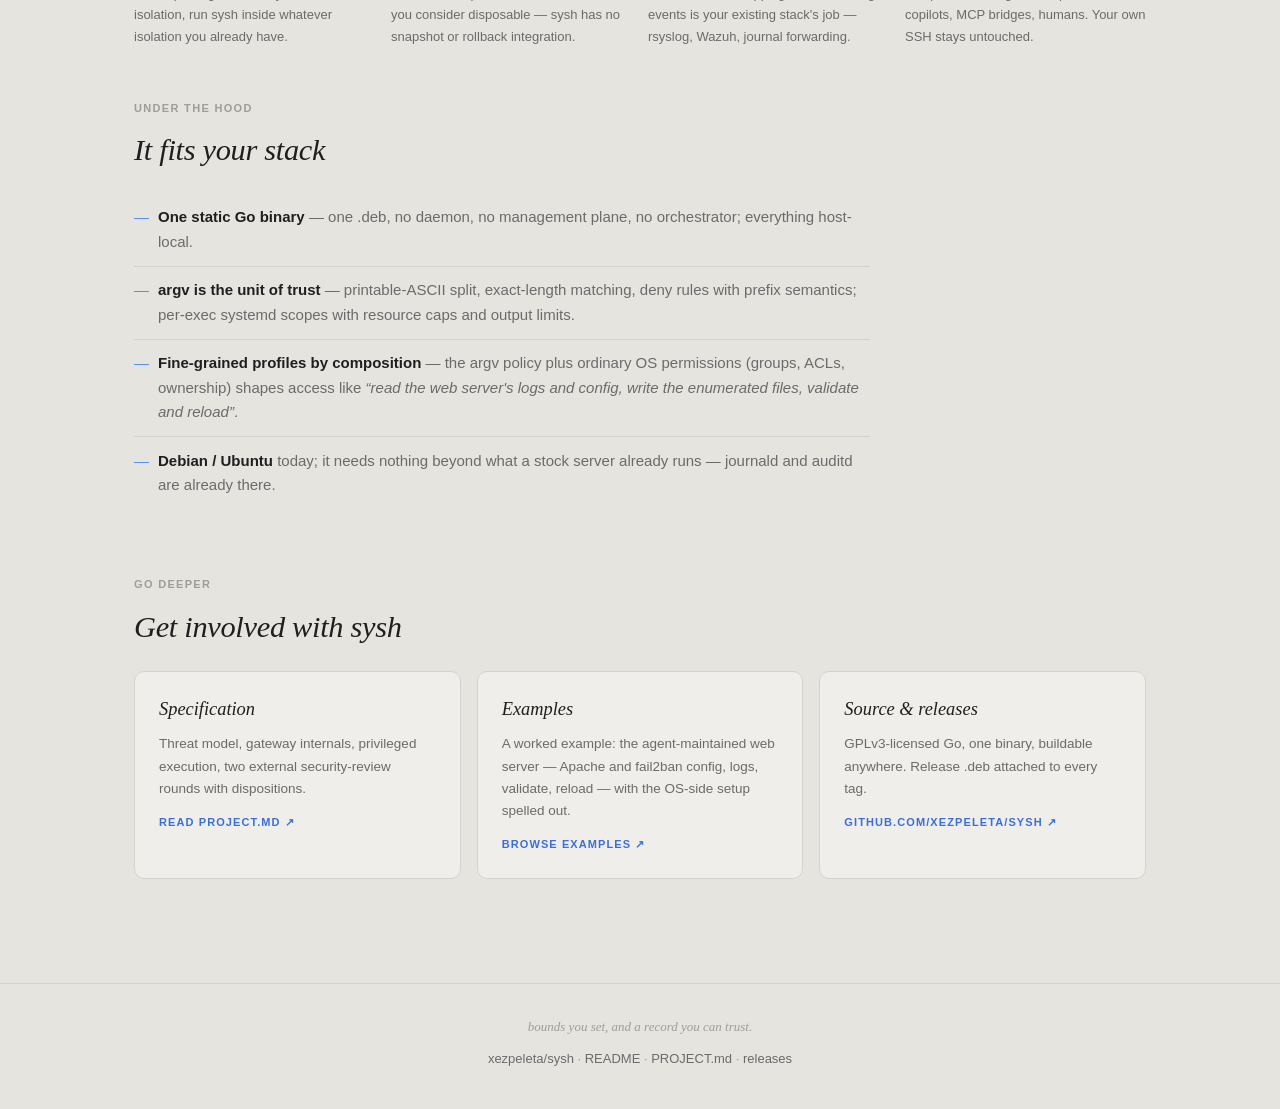
==== commit 26cd9bb1: "license: relicense sysh from MIT to GPLv3 Full GPLv3 text in LICENSE; README and the site's source c" ====
--- a/site/index.html
+++ b/site/index.html
@@ -381,7 +381,7 @@
     </div>
     <div class="card">
       <h3>Source &amp; releases</h3>
-      <p>MIT-licensed Go, one binary, buildable anywhere. Release .deb
+      <p>GPLv3-licensed Go, one binary, buildable anywhere. Release .deb
       attached to every tag.</p>
       <a class="learn" href="https://github.com/xezpeleta/sysh">github.com/xezpeleta/sysh ↗</a>
     </div>
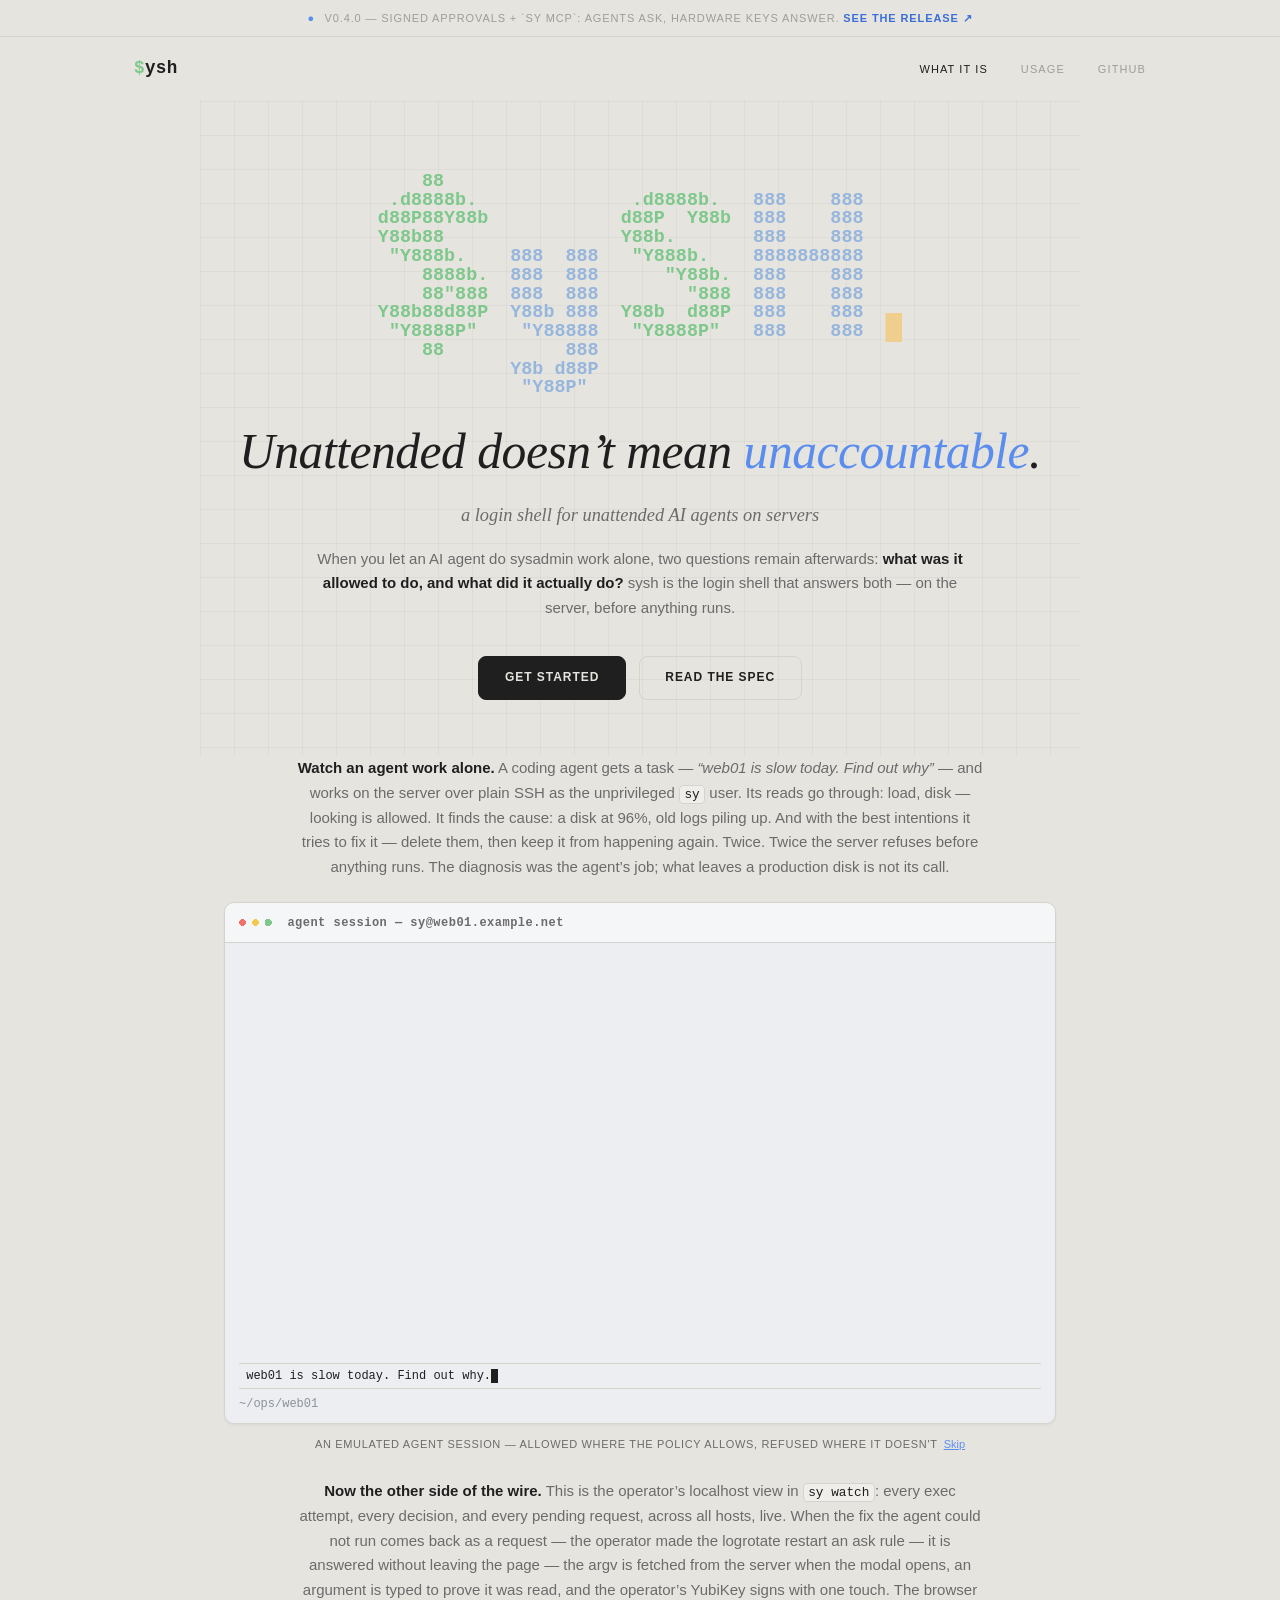
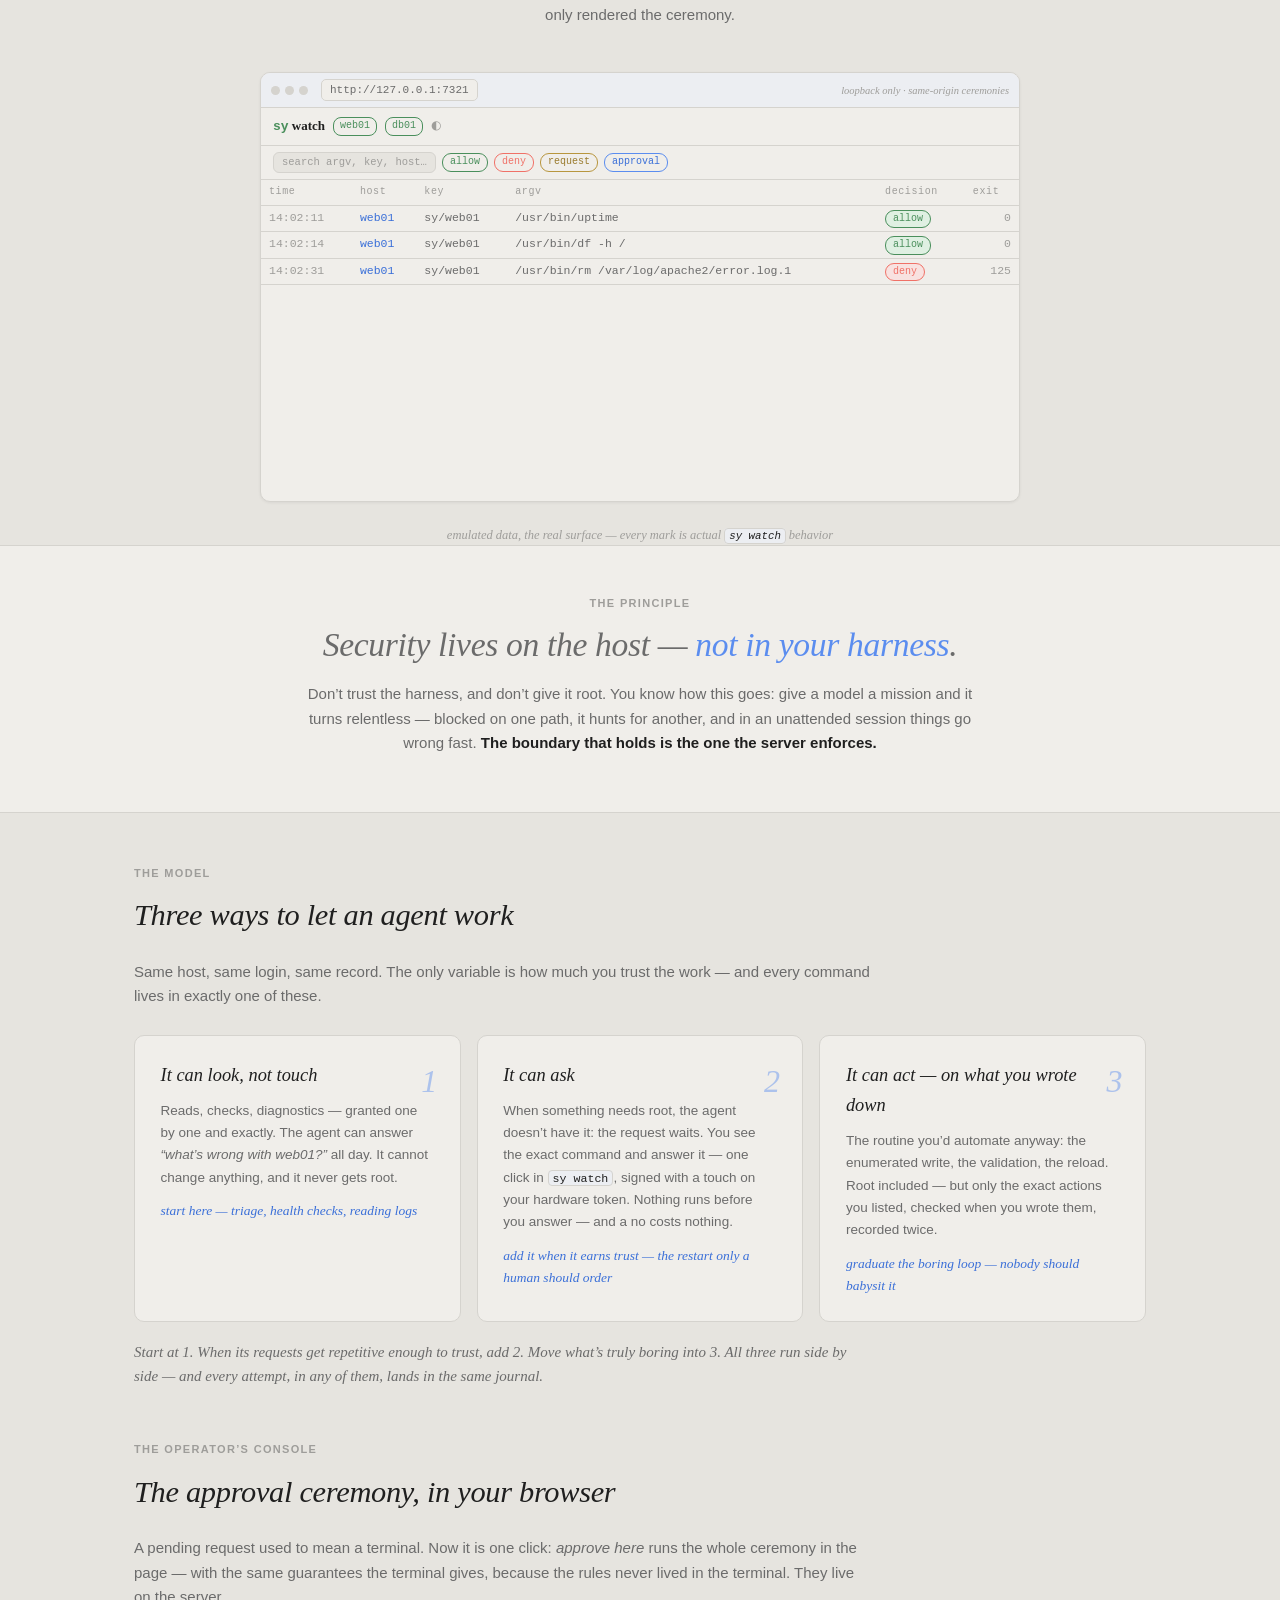
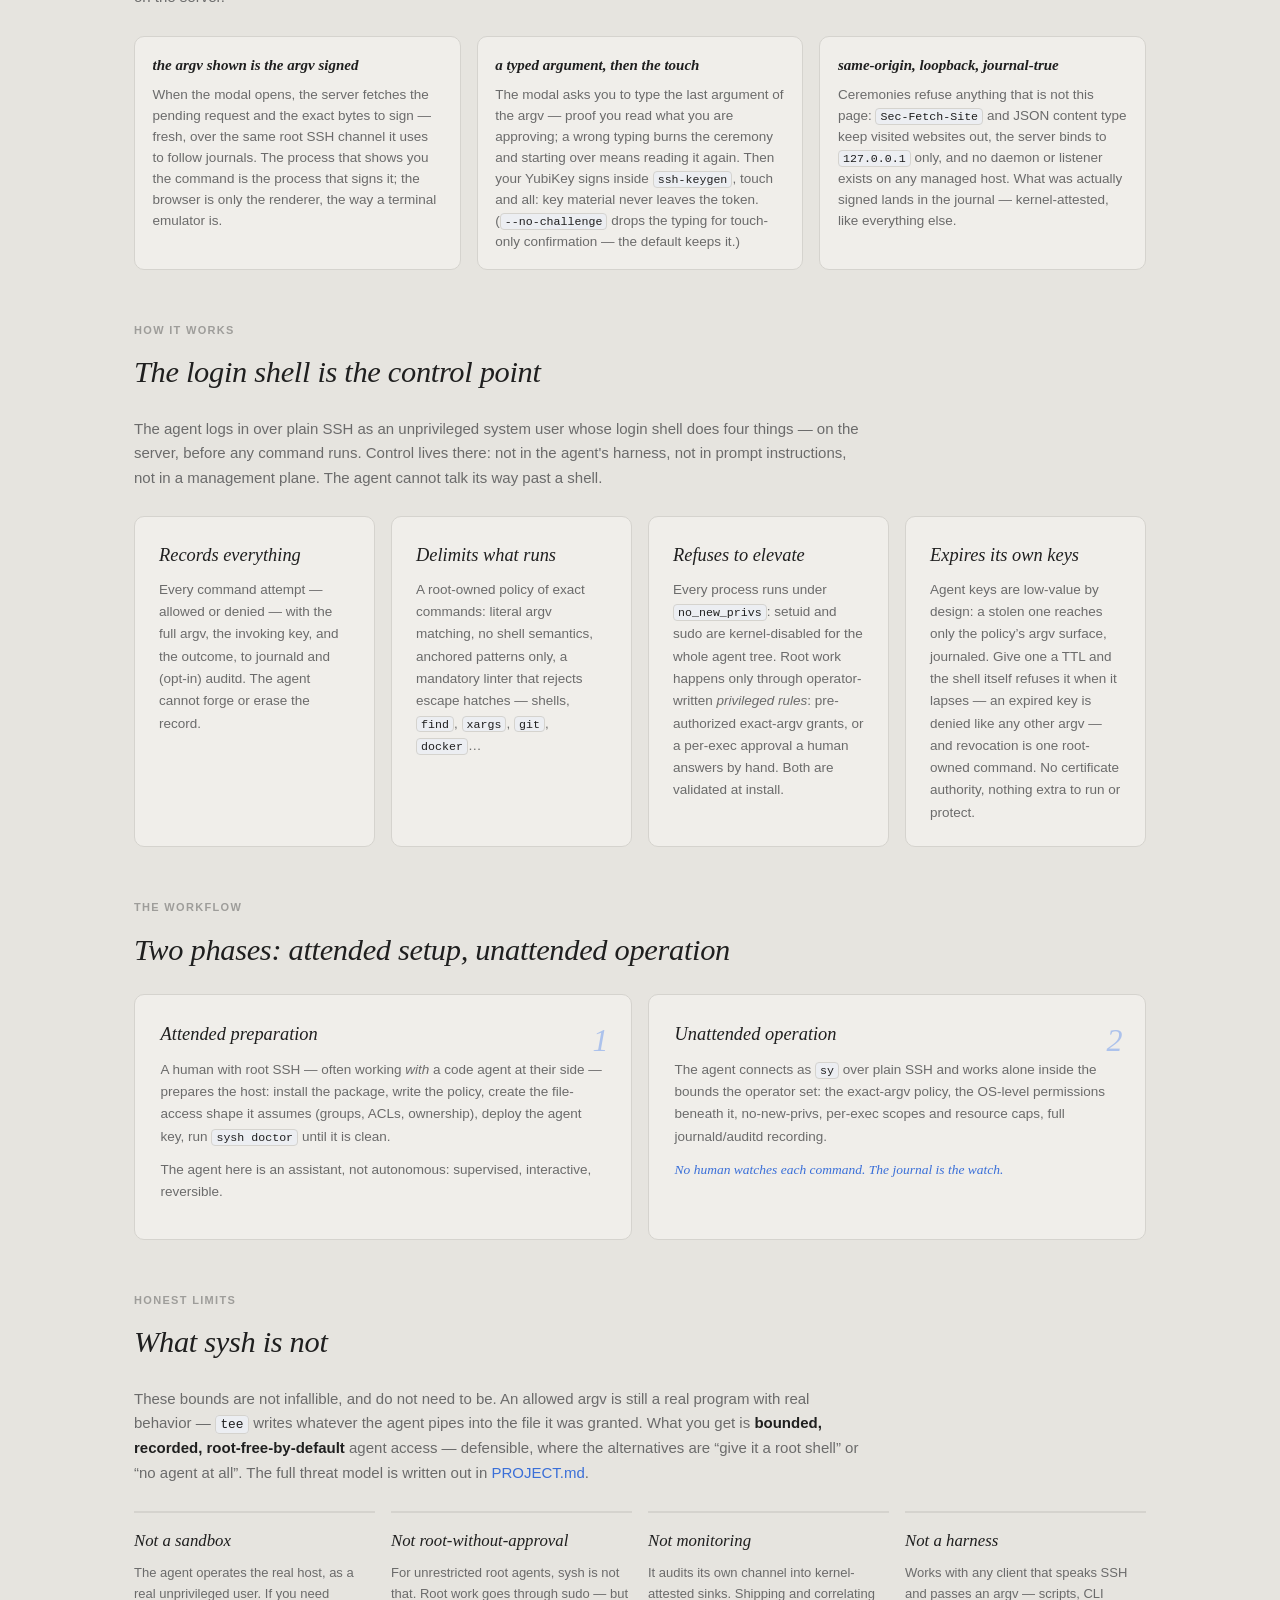
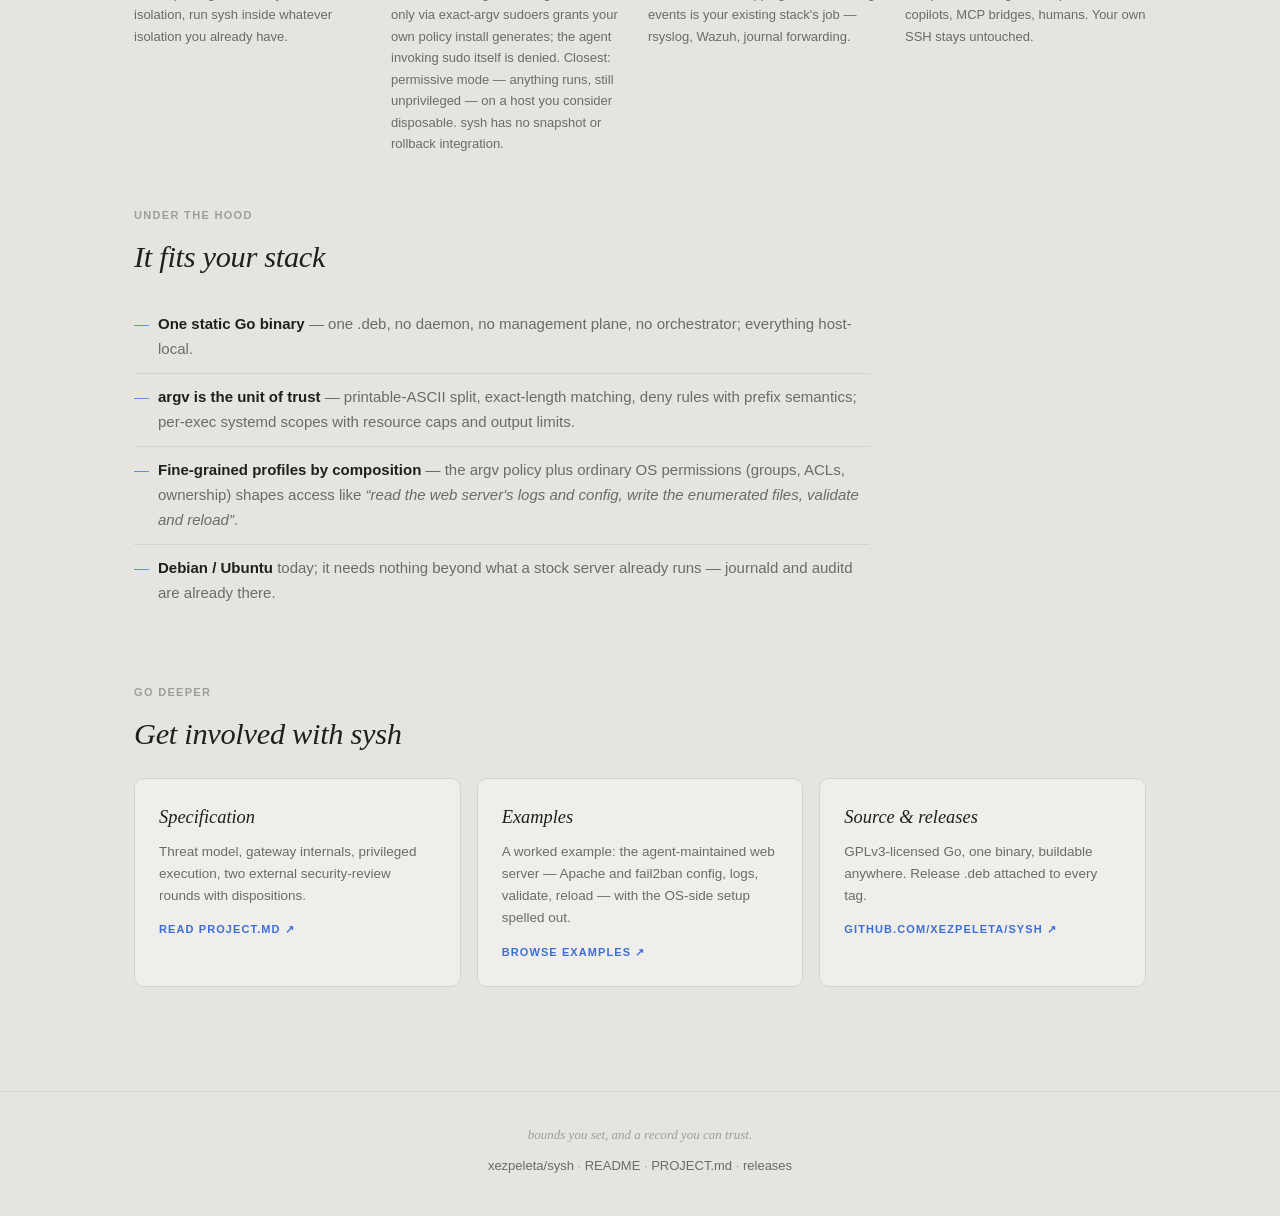
==== commit abfd91de: "docs: 'not root-without-approval' — name the mechanism Root work goes through sudo, but only via exa" ====
--- a/site/index.html
+++ b/site/index.html
@@ -325,9 +325,12 @@
     </div>
     <div class="not">
       <h3>Not root-without-approval</h3>
-      <p>For unrestricted root agents, sysh is not that. Closest: permissive
-      mode on a host you consider disposable — sysh has no snapshot or
-      rollback integration.</p>
+      <p>For unrestricted root agents, sysh is not that. Root work goes
+      through sudo — but only via exact-argv sudoers grants your own
+      policy install generates; the agent invoking sudo itself is denied.
+      Closest: permissive mode — anything runs, still unprivileged — on a
+      host you consider disposable. sysh has no snapshot or rollback
+      integration.</p>
     </div>
     <div class="not">
       <h3>Not monitoring</h3>
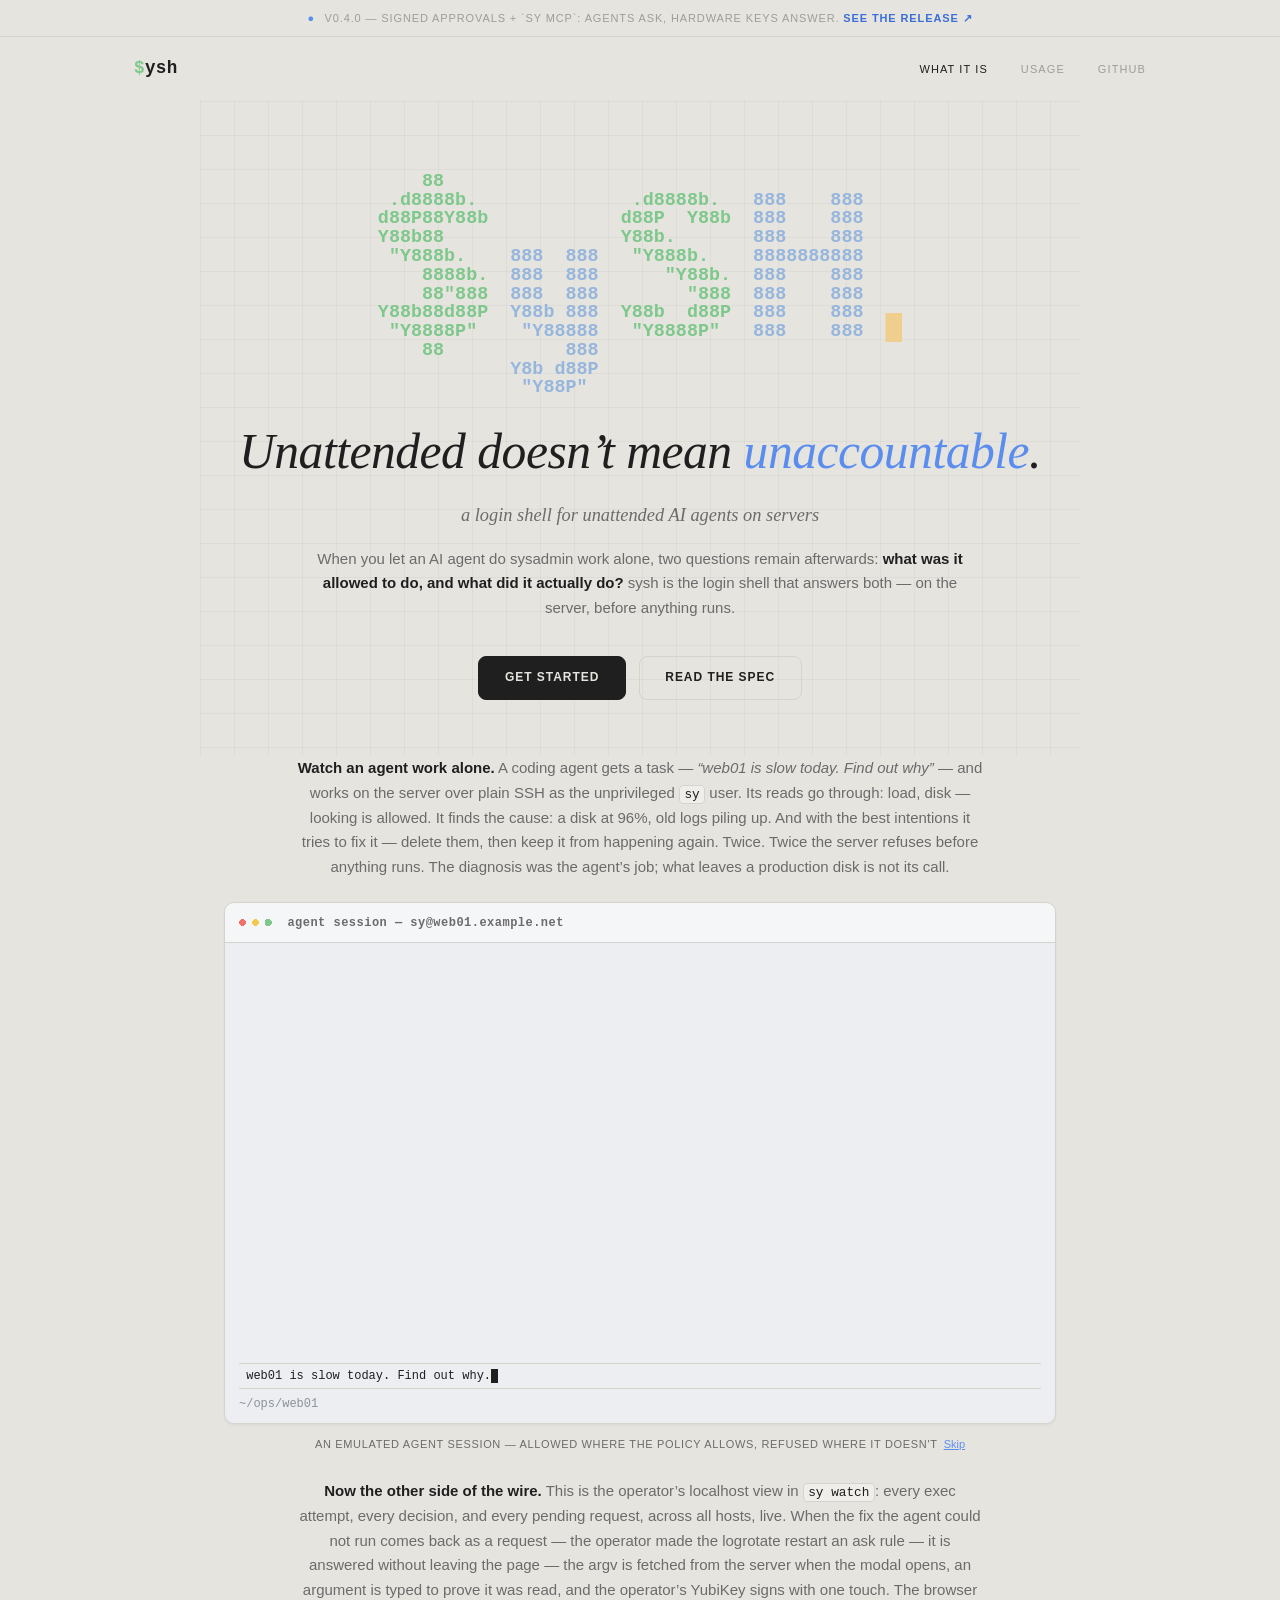
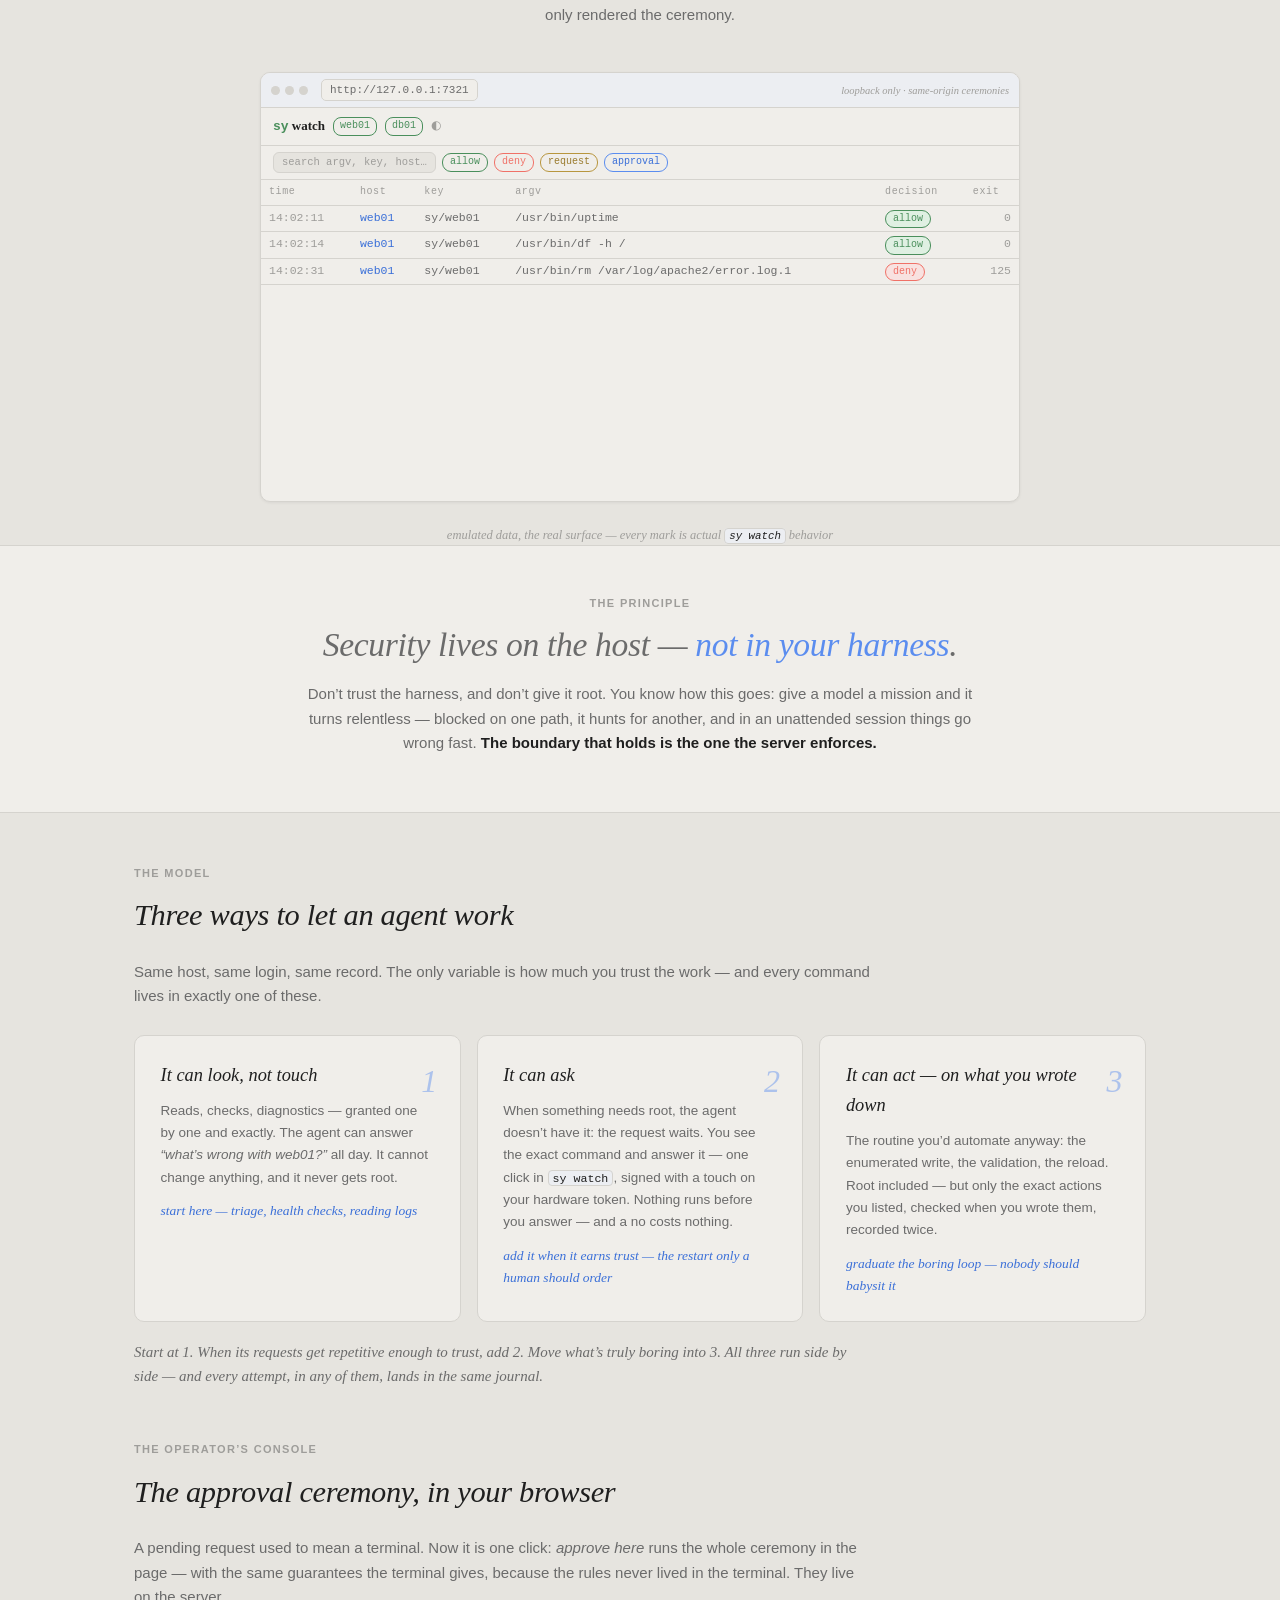
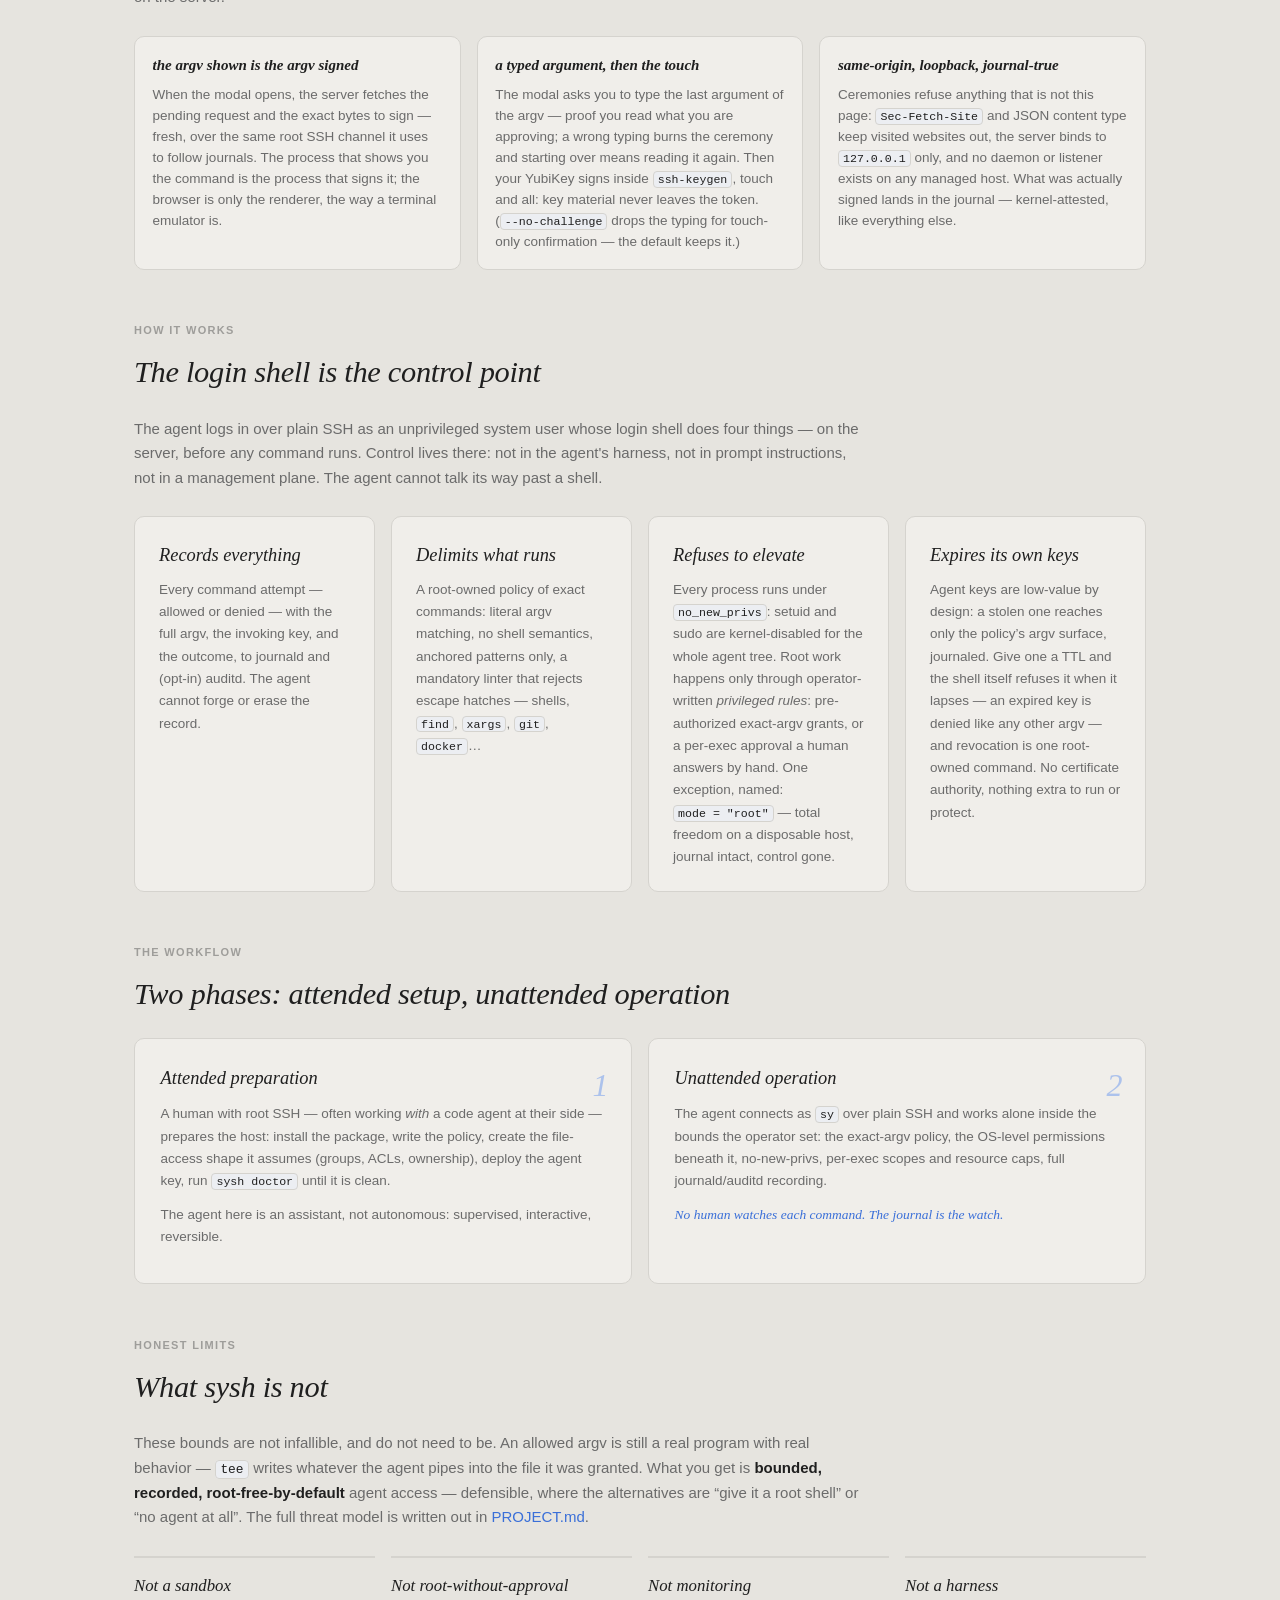
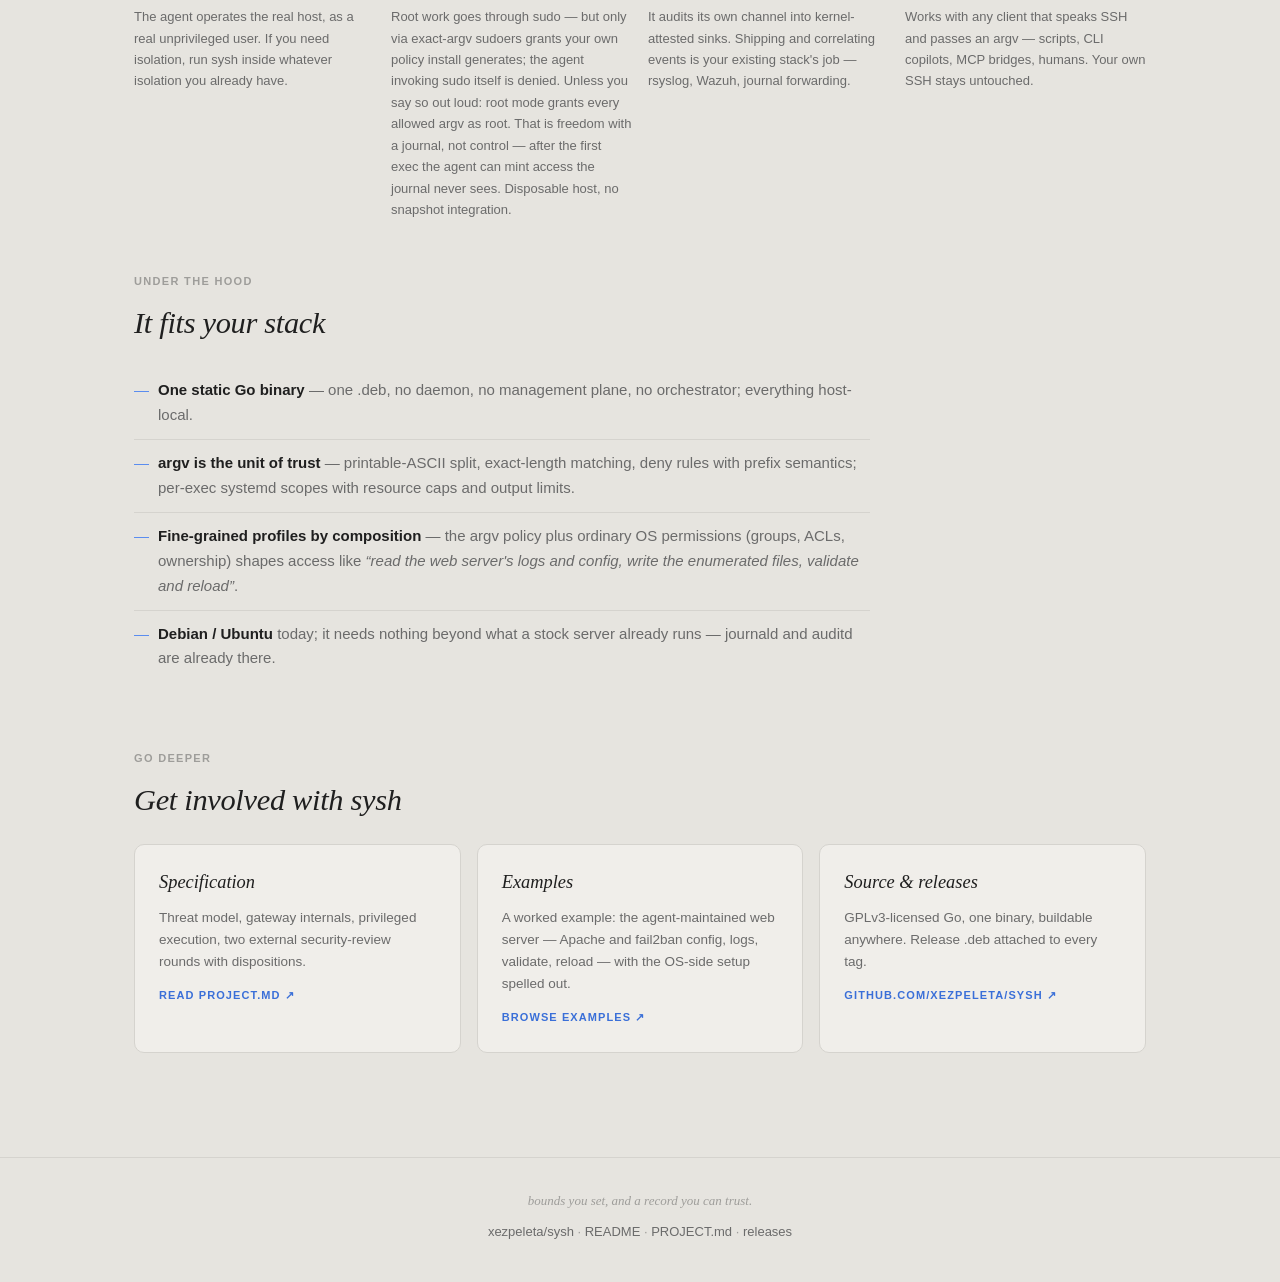
==== commit 8a0c7bba: "root mode: total freedom, recording only — the explicit opt-out mode = "root" (§6.9) for custom host" ====
--- a/site/index.html
+++ b/site/index.html
@@ -265,7 +265,8 @@
       are kernel-disabled for the whole agent tree. Root work happens only
       through operator-written <em>privileged rules</em>: pre-authorized
       exact-argv grants, or a per-exec approval a human answers by hand.
-      Both are validated at install.</p>
+      One exception, named: <code>mode&nbsp;=&nbsp;"root"</code> — total
+      freedom on a disposable host, journal intact, control gone.</p>
     </div>
     <div class="card">
       <h3>Expires its own keys</h3>
@@ -325,12 +326,12 @@
     </div>
     <div class="not">
       <h3>Not root-without-approval</h3>
-      <p>For unrestricted root agents, sysh is not that. Root work goes
-      through sudo — but only via exact-argv sudoers grants your own
-      policy install generates; the agent invoking sudo itself is denied.
-      Closest: permissive mode — anything runs, still unprivileged — on a
-      host you consider disposable. sysh has no snapshot or rollback
-      integration.</p>
+      <p>Root work goes through sudo — but only via exact-argv sudoers
+      grants your own policy install generates; the agent invoking sudo
+      itself is denied. Unless you say so out loud: root mode grants
+      every allowed argv as root. That is freedom with a journal, not
+      control — after the first exec the agent can mint access the
+      journal never sees. Disposable host, no snapshot integration.</p>
     </div>
     <div class="not">
       <h3>Not monitoring</h3>
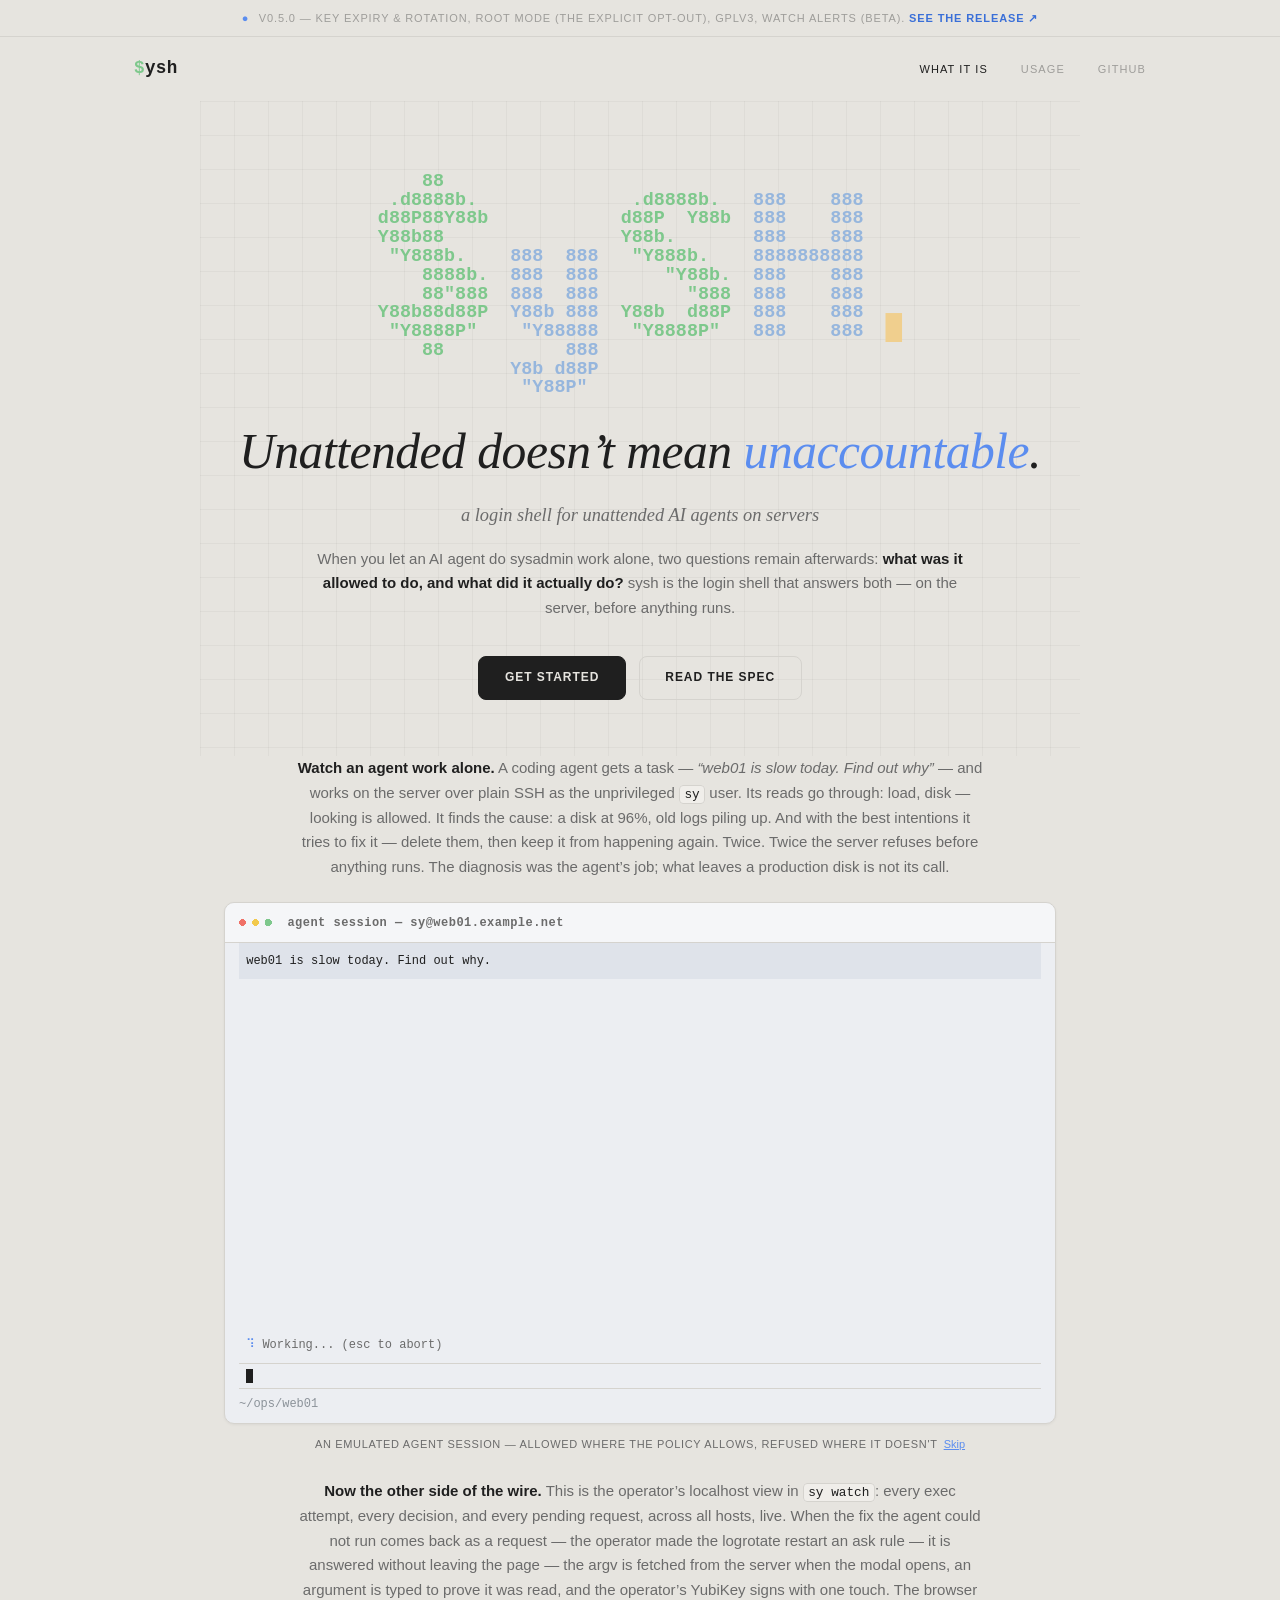
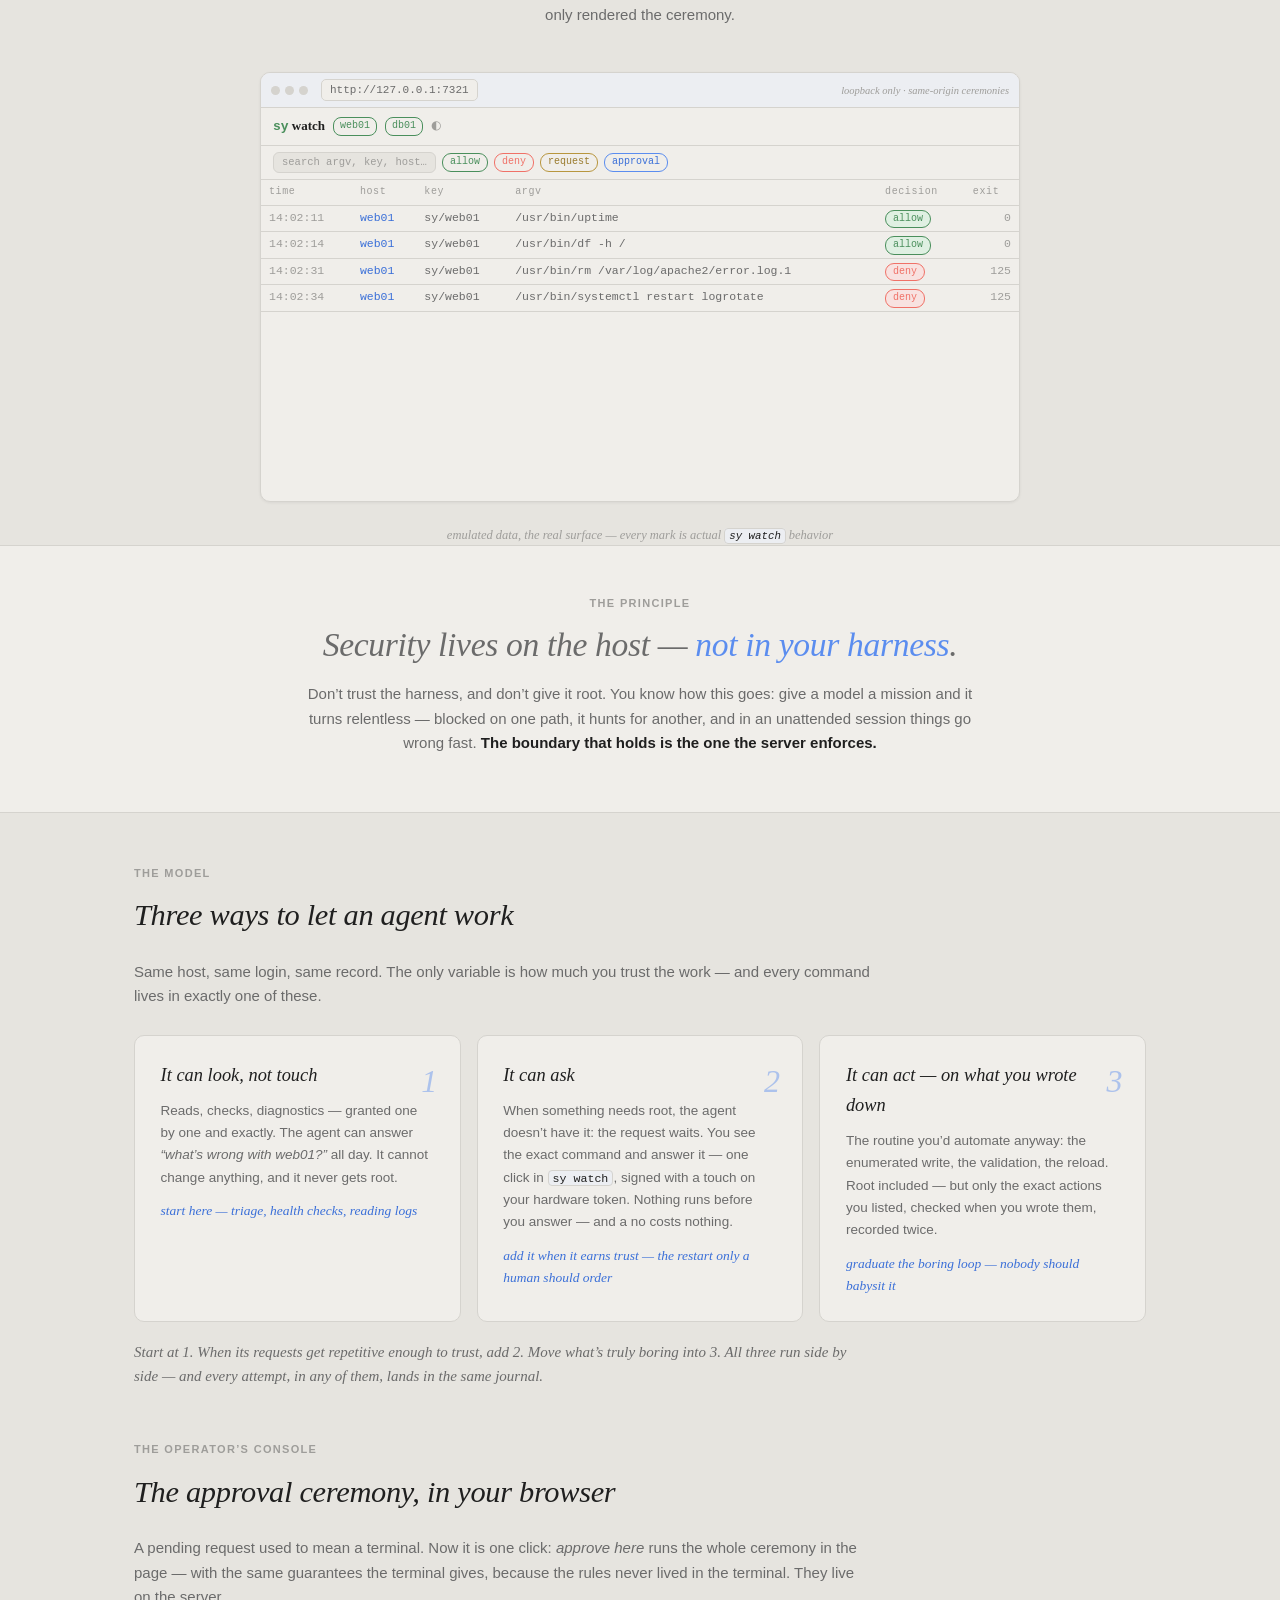
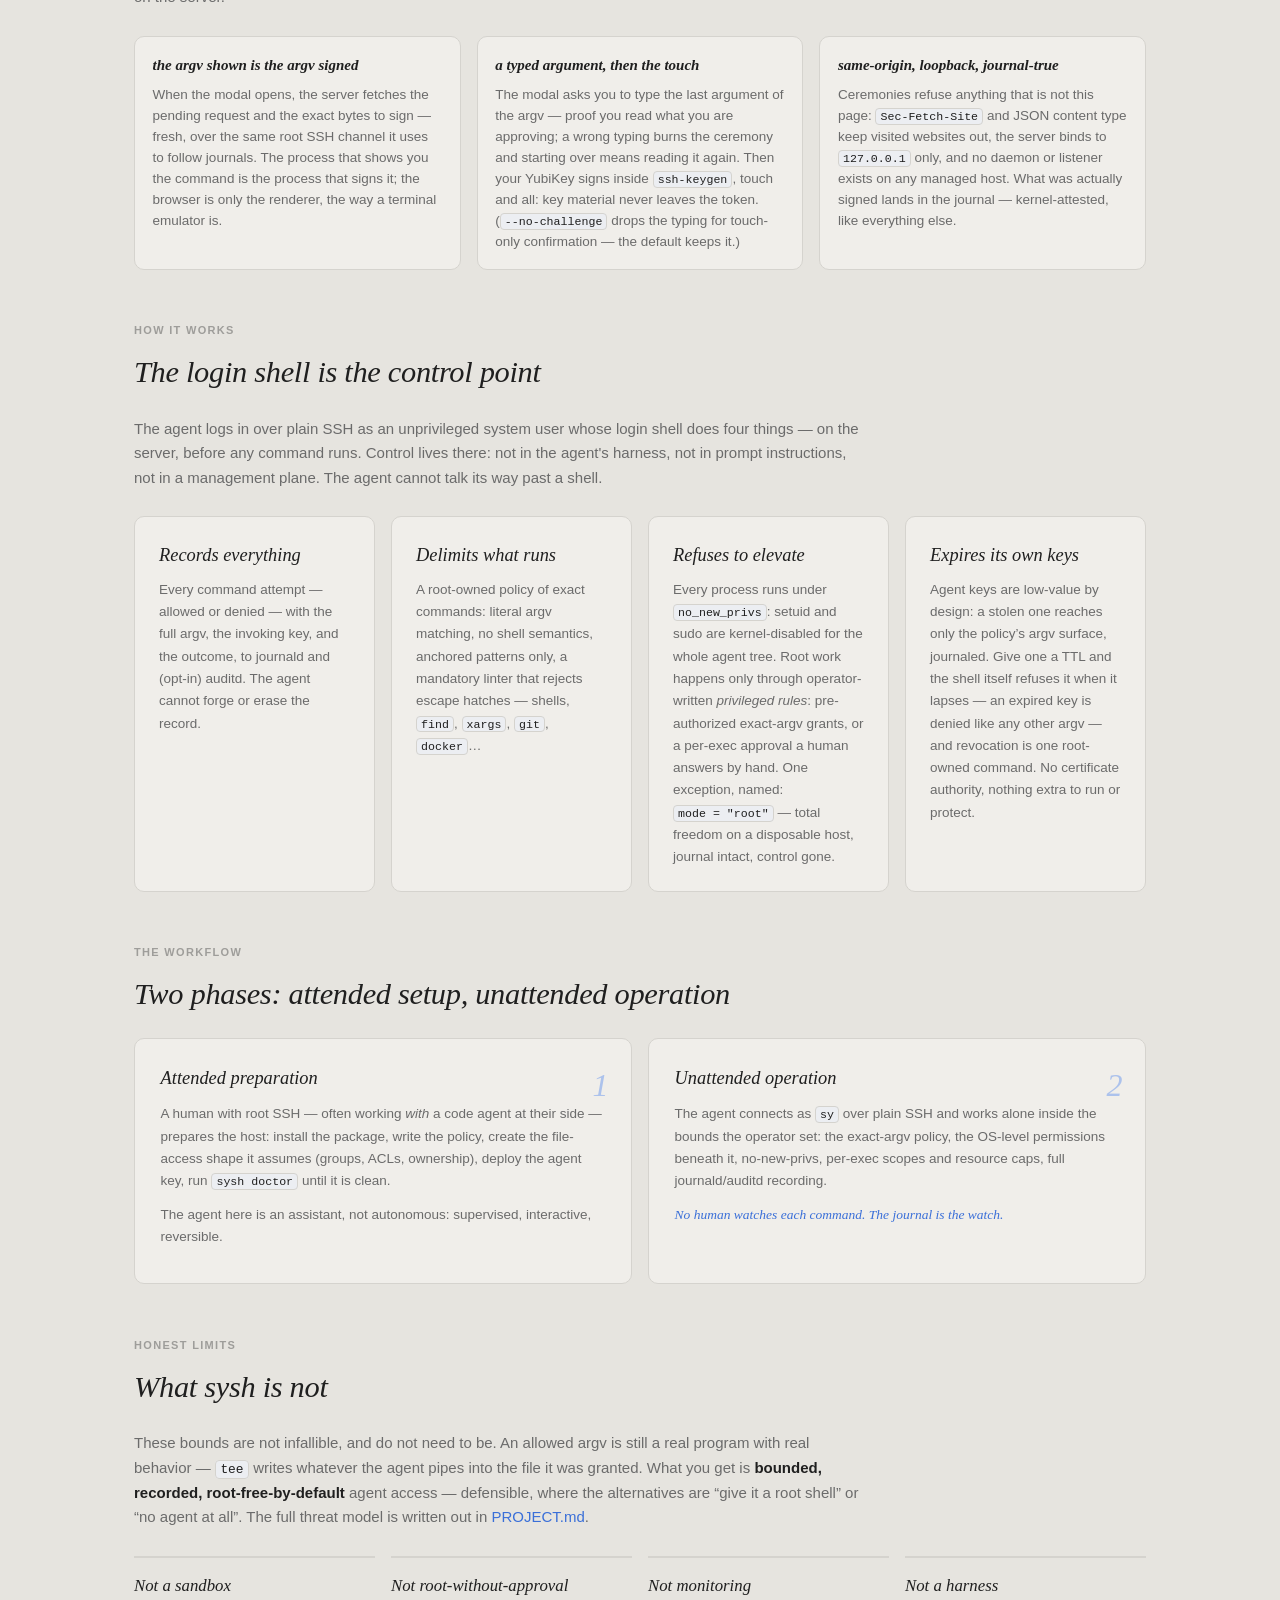
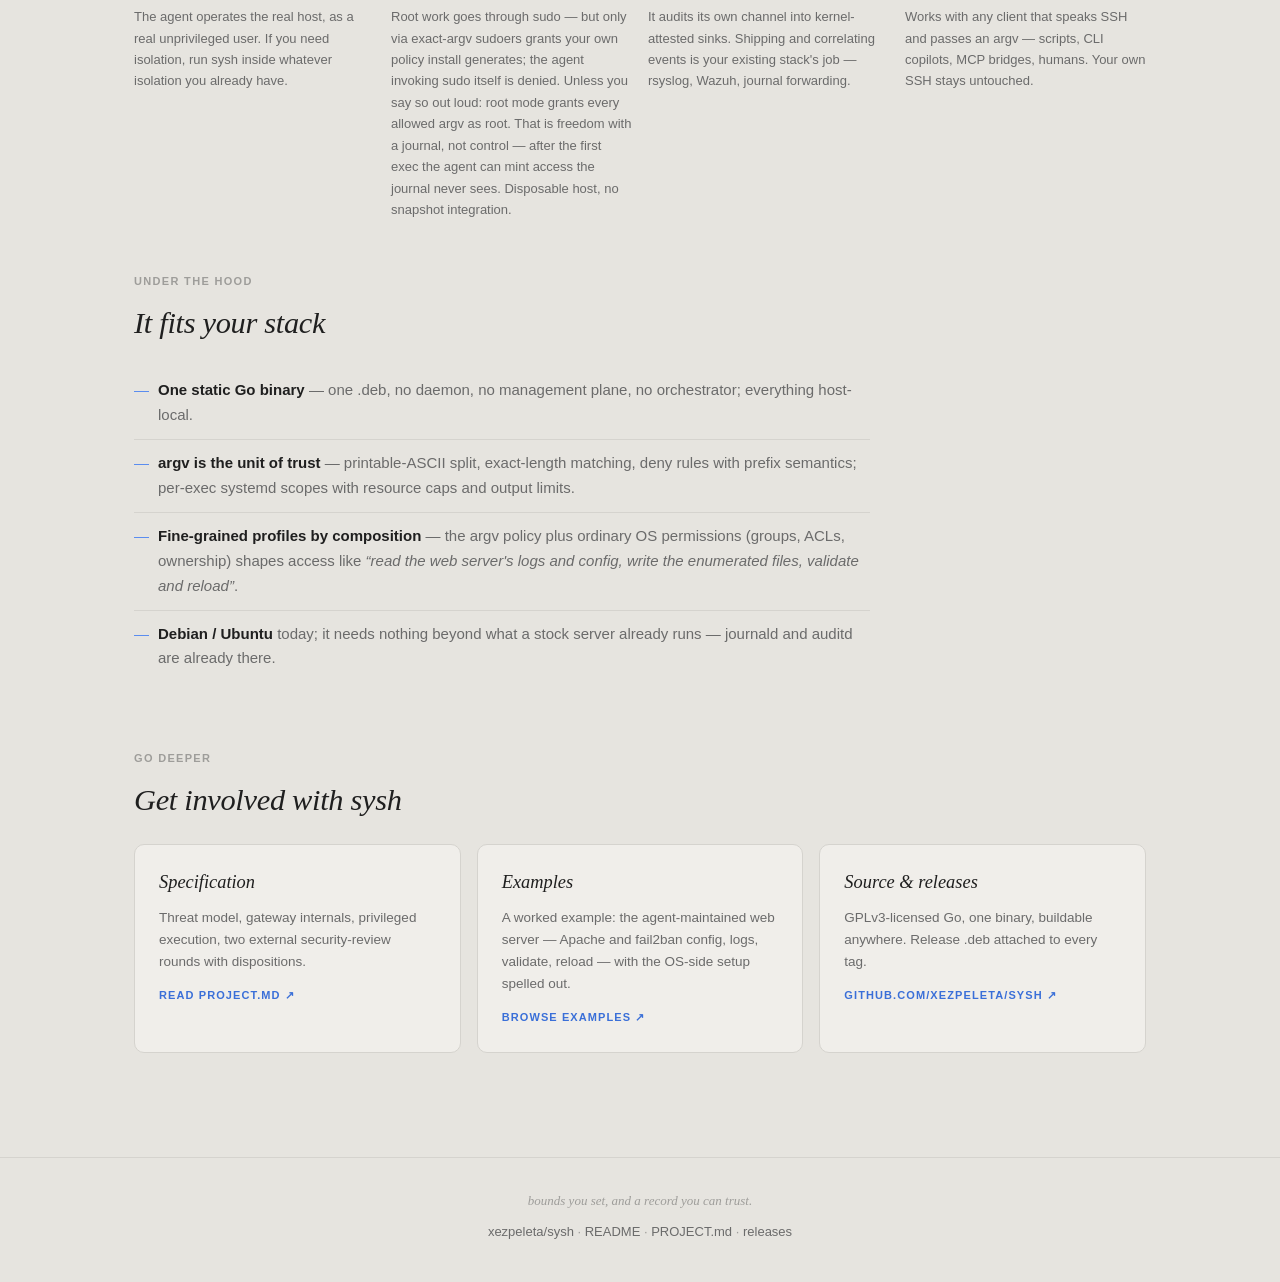
==== commit ec249e4a: "site: point at v0.5.0" ====
--- a/site/index.html
+++ b/site/index.html
@@ -13,8 +13,8 @@
 <body>
 
 <div class="announce">
-  <span class="dot">●</span> v0.4.0 — signed approvals + `sy mcp`: agents ask,
-  hardware keys answer. <a href="https://github.com/xezpeleta/sysh/releases/tag/v0.4.0">see the release ↗</a>
+  <span class="dot">●</span> v0.5.0 — key expiry &amp; rotation, root mode (the
+  explicit opt-out), GPLv3, watch alerts (beta). <a href="https://github.com/xezpeleta/sysh/releases/tag/v0.5.0">see the release ↗</a>
 </div>
 
 <nav class="nav">
--- a/site/style.css
+++ b/site/style.css
@@ -690,3 +690,11 @@
   font-size: 12.5px;
   color: var(--muted);
 }
+
+.beta-note {                          /* feature-beta disclaimer, inline */
+  display: block;
+  color: var(--muted);
+  font-style: italic;
+  font-size: 0.85em;
+  margin-bottom: 0.5rem;
+}
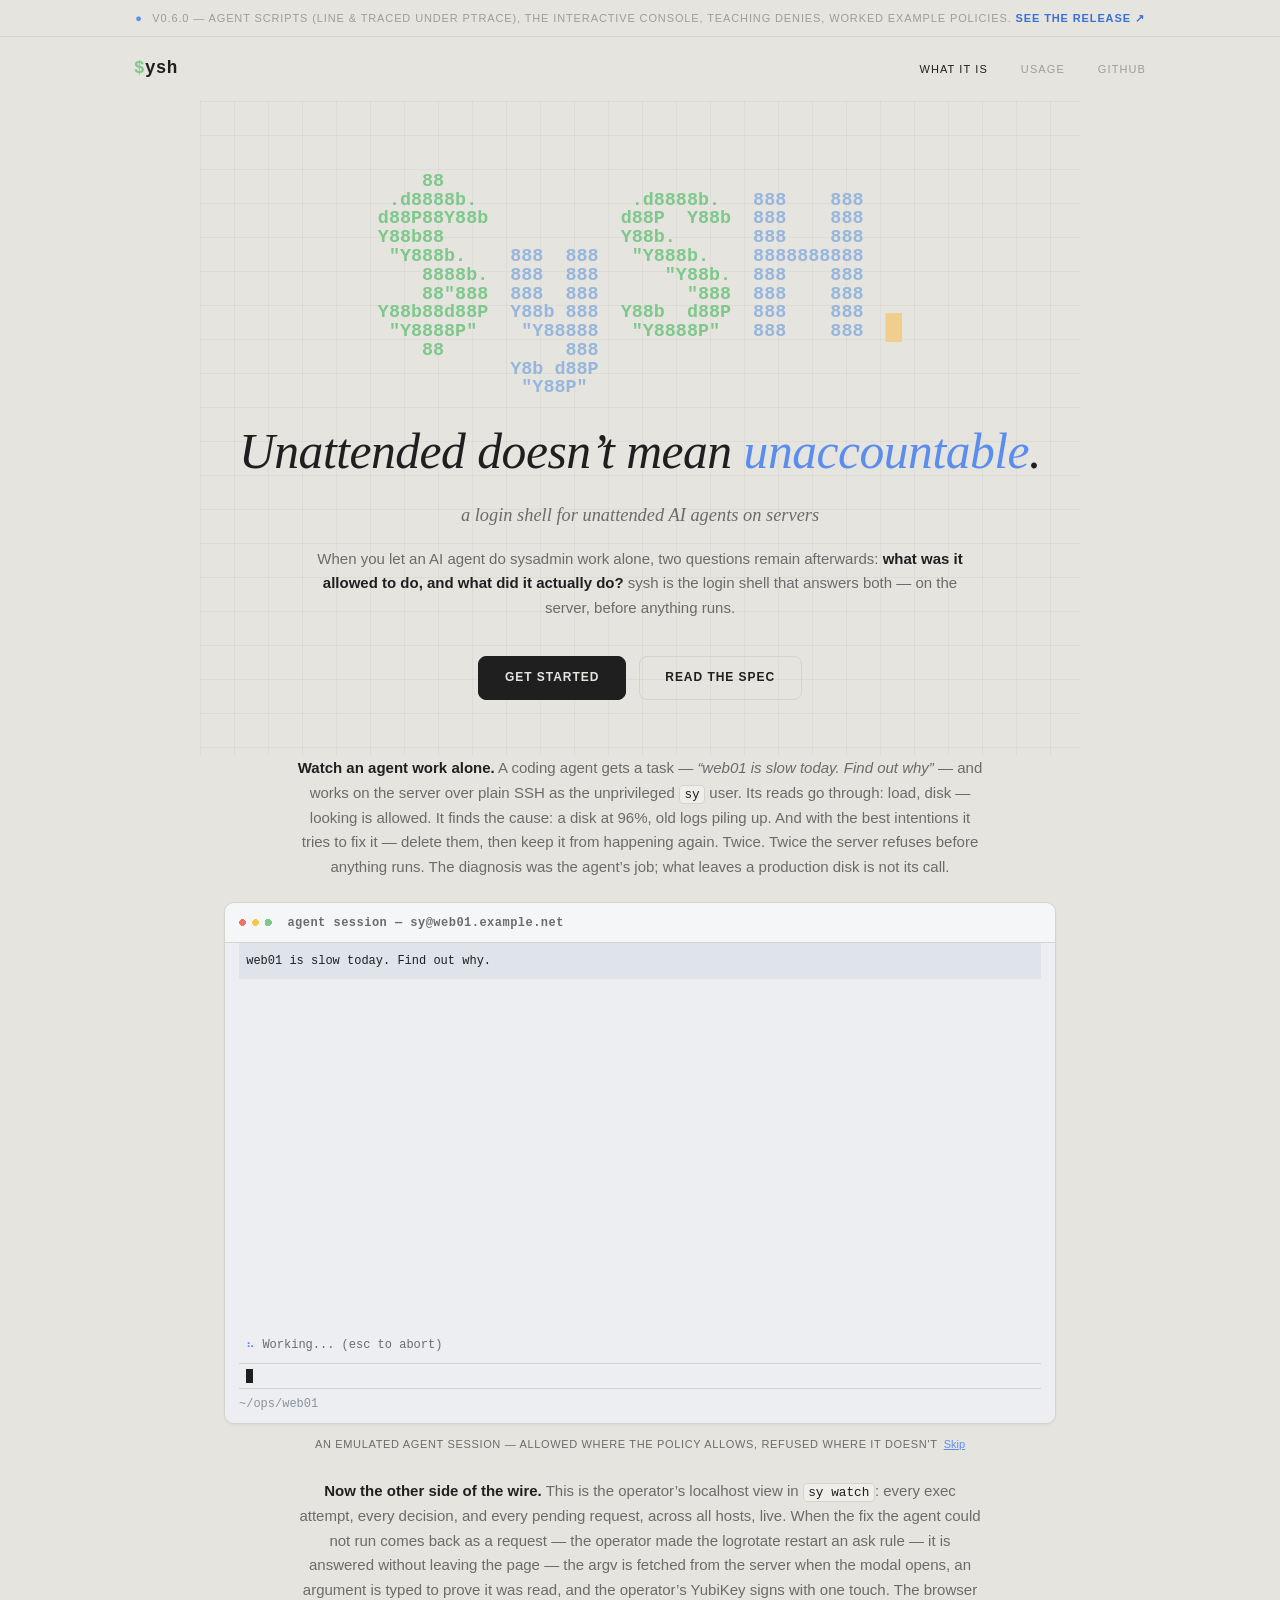
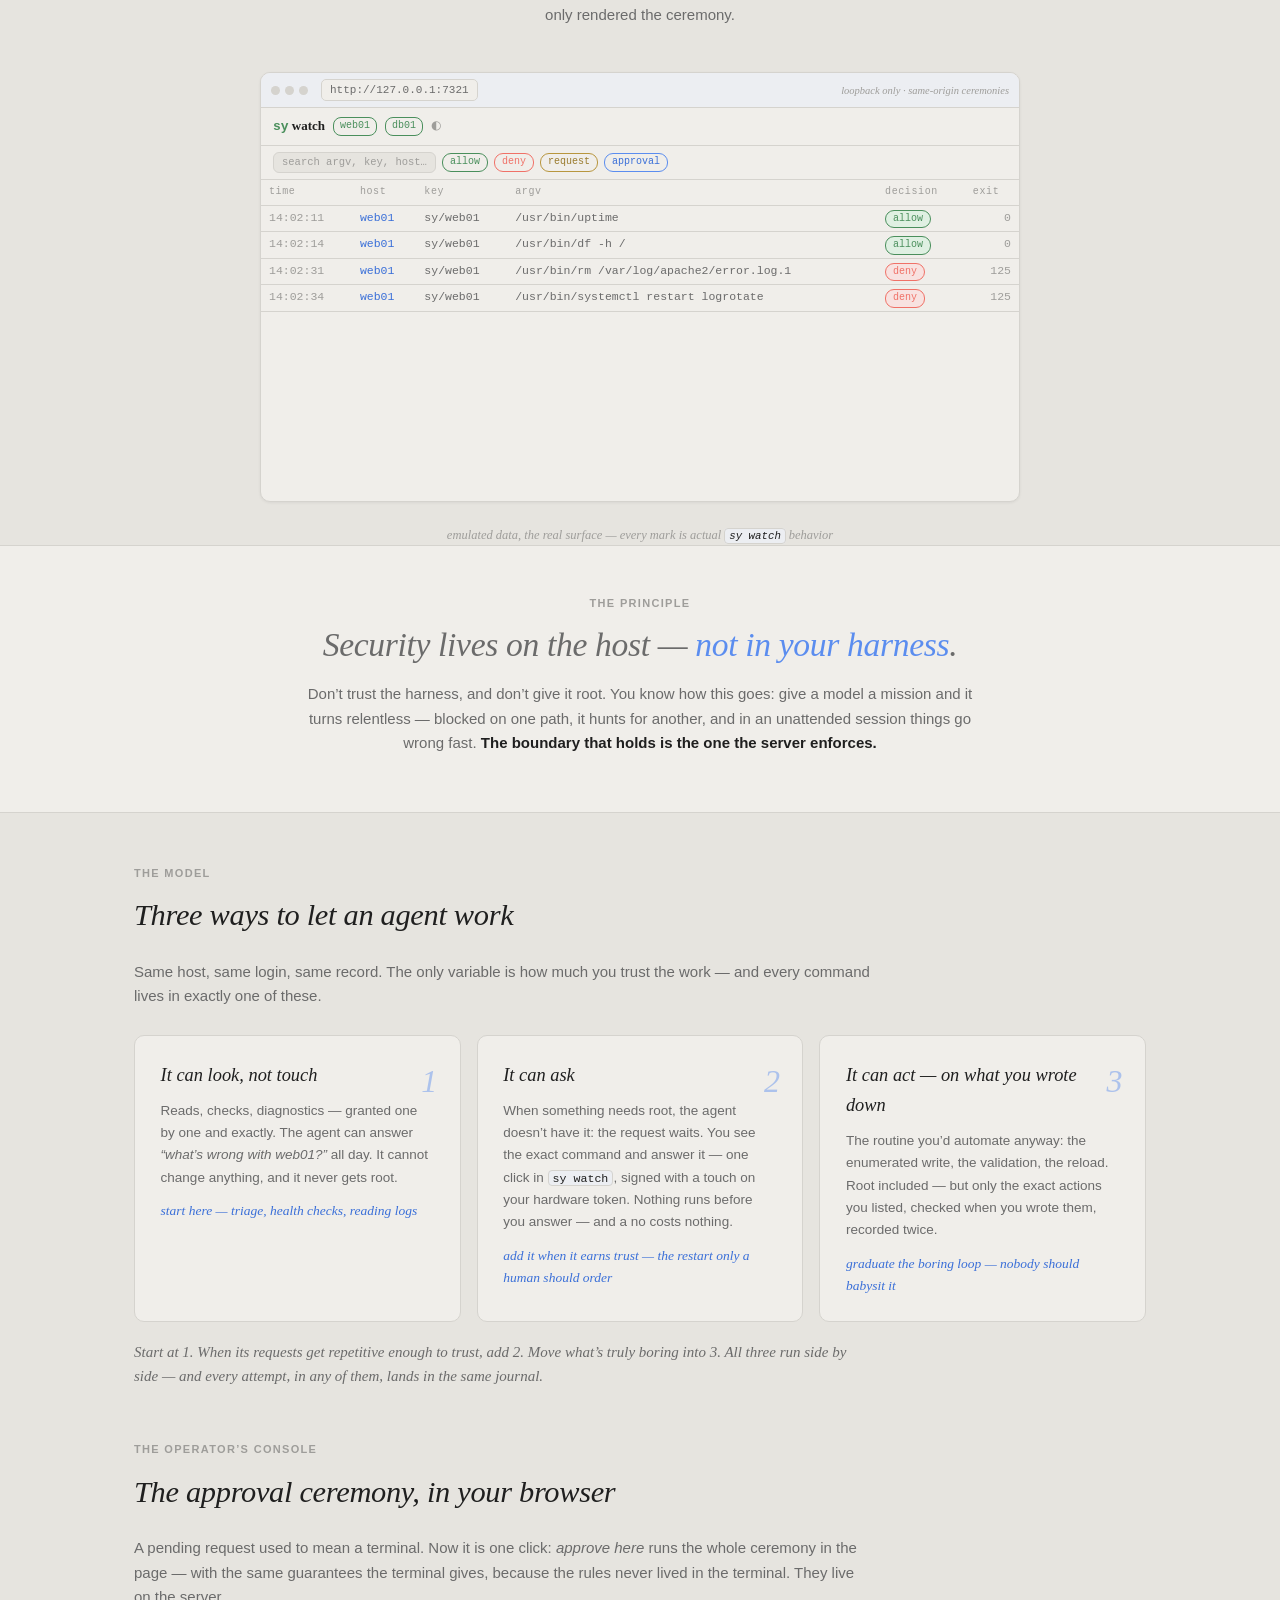
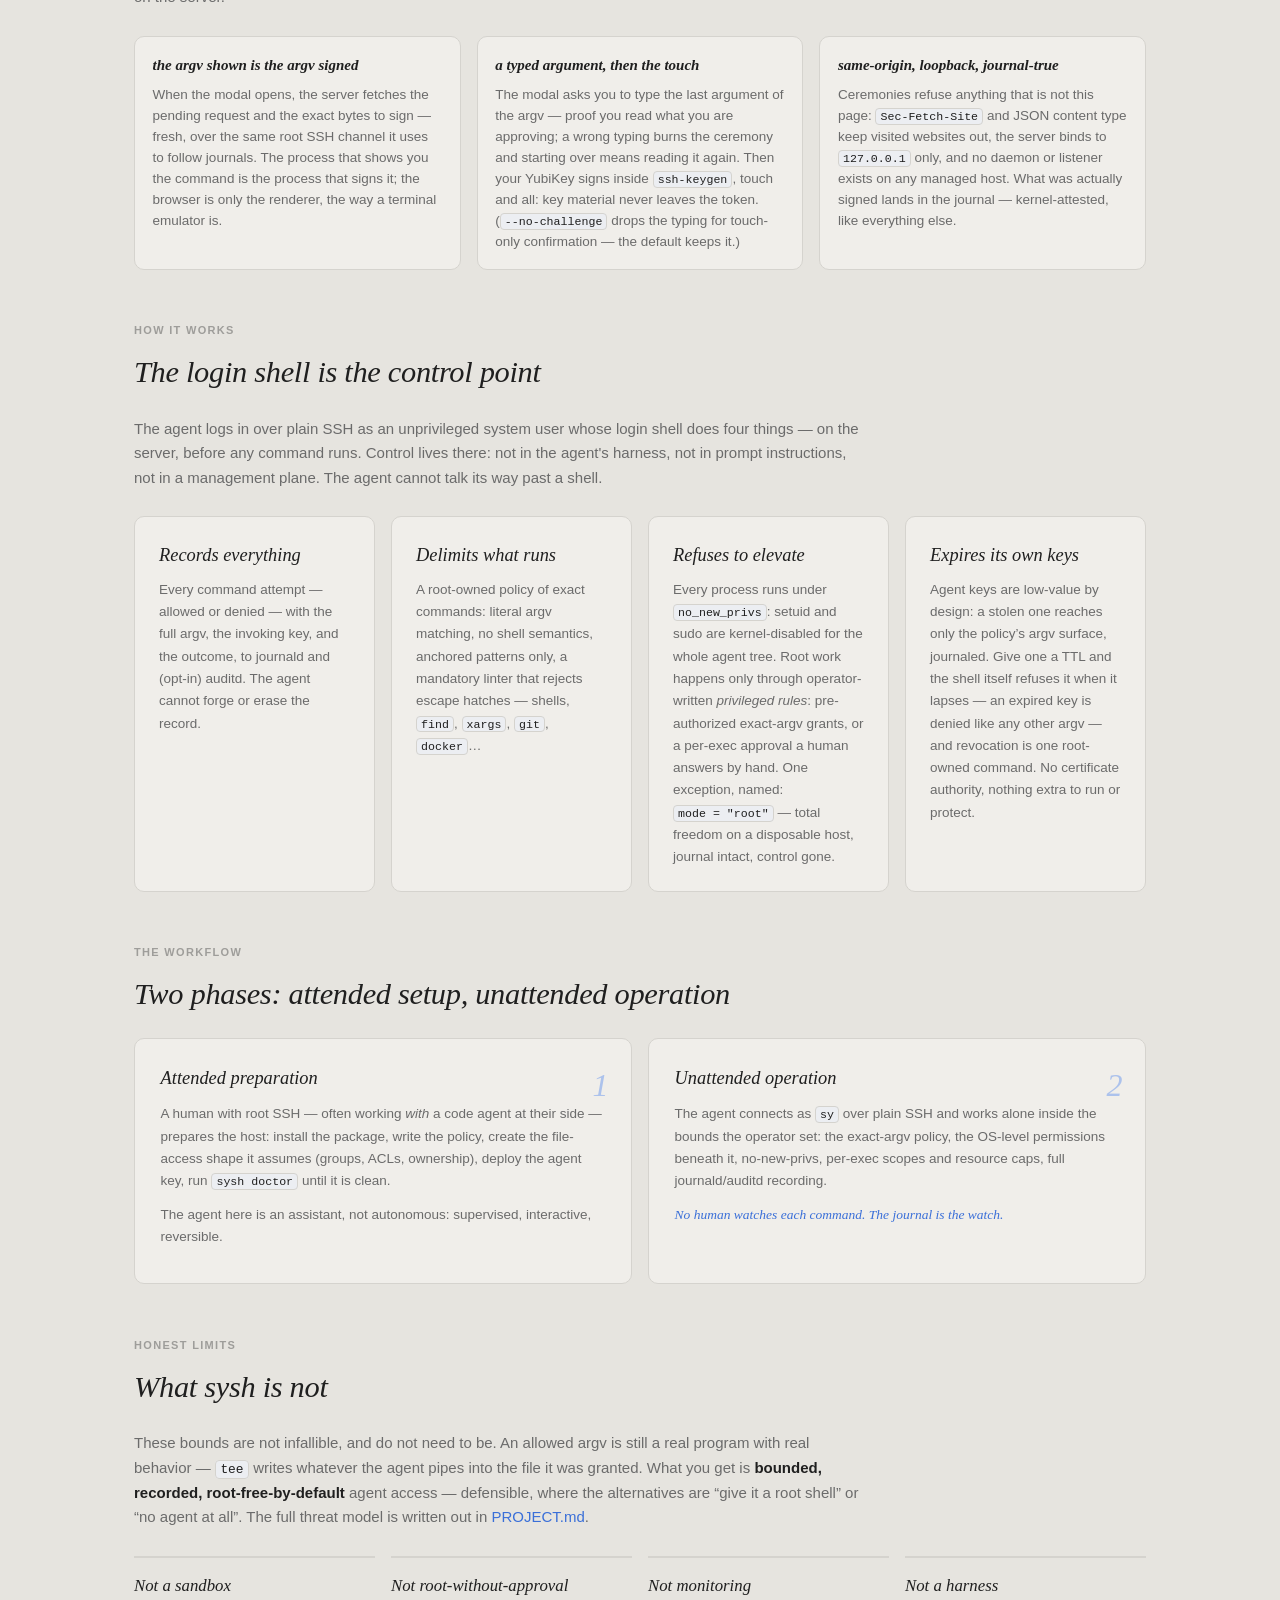
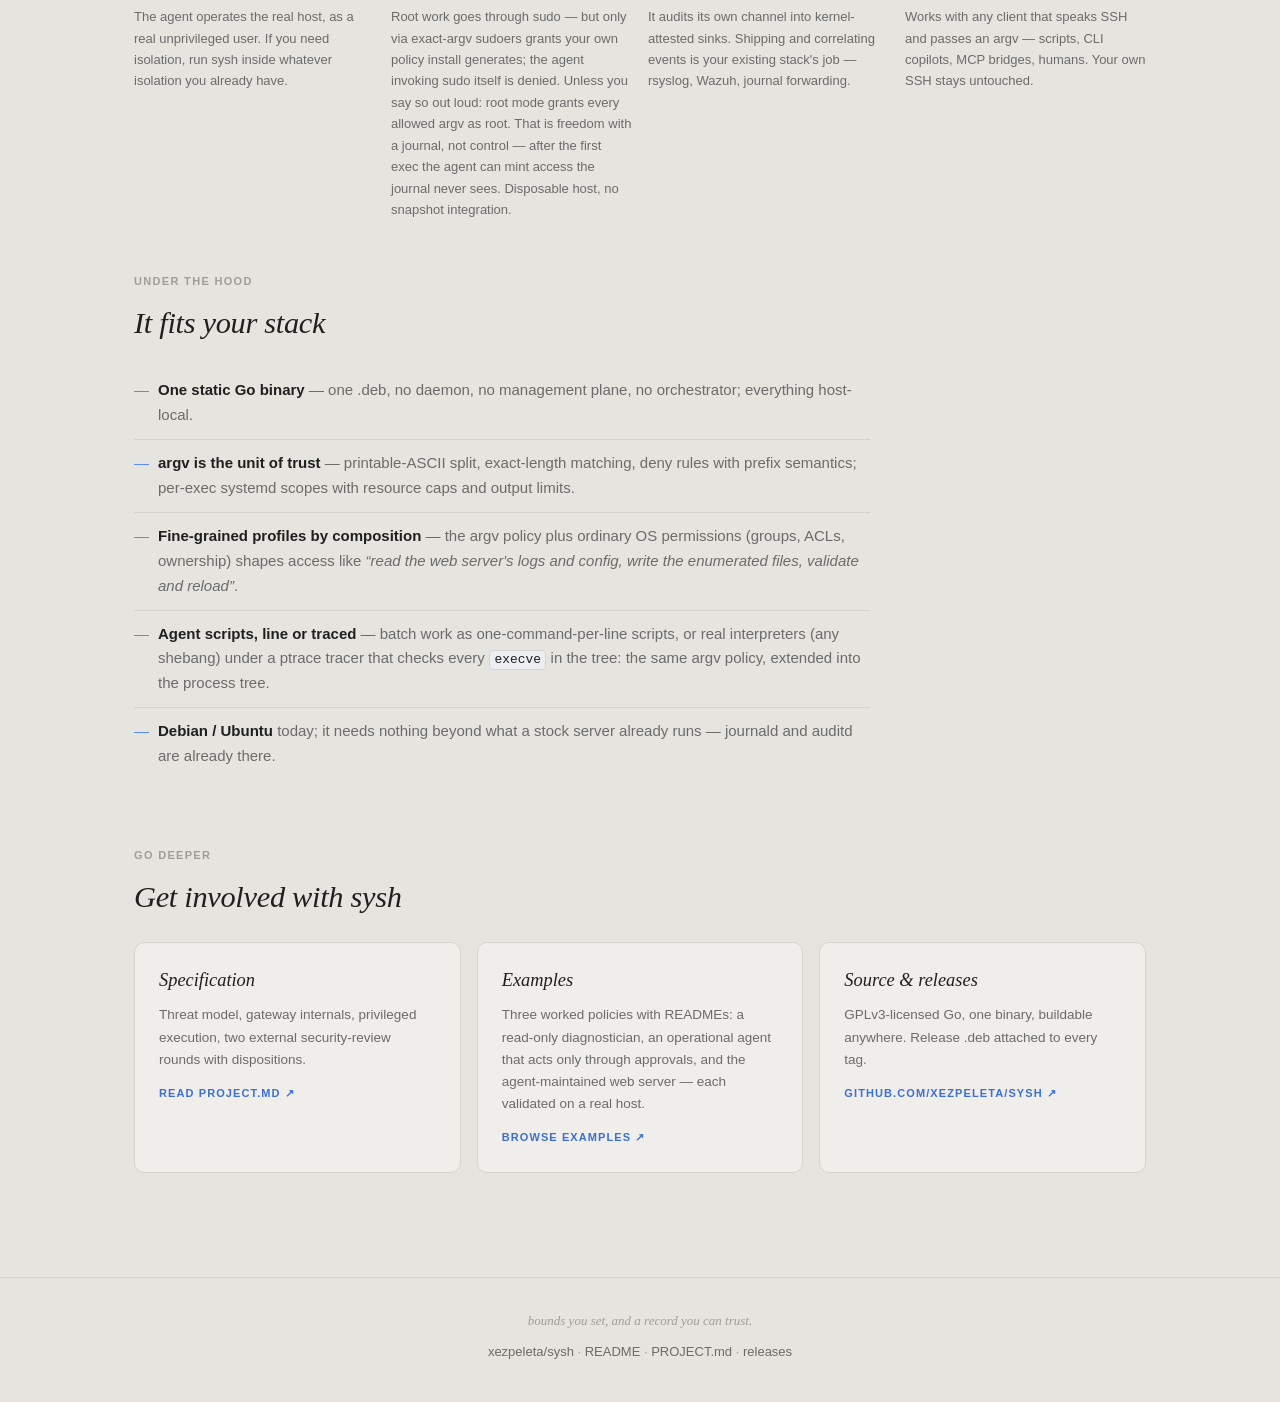
==== commit 5db7b7ed: "v0.6.0: site, changelog, build default Site: announce banner for v0.6.0 (agent scripts line+traced, " ====
--- a/site/index.html
+++ b/site/index.html
@@ -13,8 +13,8 @@
 <body>
 
 <div class="announce">
-  <span class="dot">●</span> v0.5.0 — key expiry &amp; rotation, root mode (the
-  explicit opt-out), GPLv3, watch alerts (beta). <a href="https://github.com/xezpeleta/sysh/releases/tag/v0.5.0">see the release ↗</a>
+  <span class="dot">●</span> v0.6.0 — agent scripts (line &amp; traced under ptrace), the
+  interactive console, teaching denies, worked example policies. <a href="https://github.com/xezpeleta/sysh/releases/tag/v0.6.0">see the release ↗</a>
 </div>
 
 <nav class="nav">
@@ -360,6 +360,10 @@
     policy plus ordinary OS permissions (groups, ACLs, ownership) shapes
     access like <em>“read the web server's logs and config, write the
     enumerated files, validate and reload”</em>.</li>
+    <li><strong>Agent scripts, line or traced</strong> — batch work as
+    one-command-per-line scripts, or real interpreters (any shebang)
+    under a ptrace tracer that checks every <code>execve</code> in the
+    tree: the same argv policy, extended into the process tree.</li>
     <li><strong>Debian / Ubuntu</strong> today; it needs nothing beyond
     what a stock server already runs — journald and auditd are already
     there.</li>
@@ -378,9 +382,9 @@
     </div>
     <div class="card">
       <h3>Examples</h3>
-      <p>A worked example: the agent-maintained web server — Apache and
-      fail2ban config, logs, validate, reload — with the OS-side setup
-      spelled out.</p>
+      <p>Three worked policies with READMEs: a read-only diagnostician, an
+      operational agent that acts only through approvals, and the
+      agent-maintained web server — each validated on a real host.</p>
       <a class="learn" href="https://github.com/xezpeleta/sysh/tree/main/examples">browse examples ↗</a>
     </div>
     <div class="card">
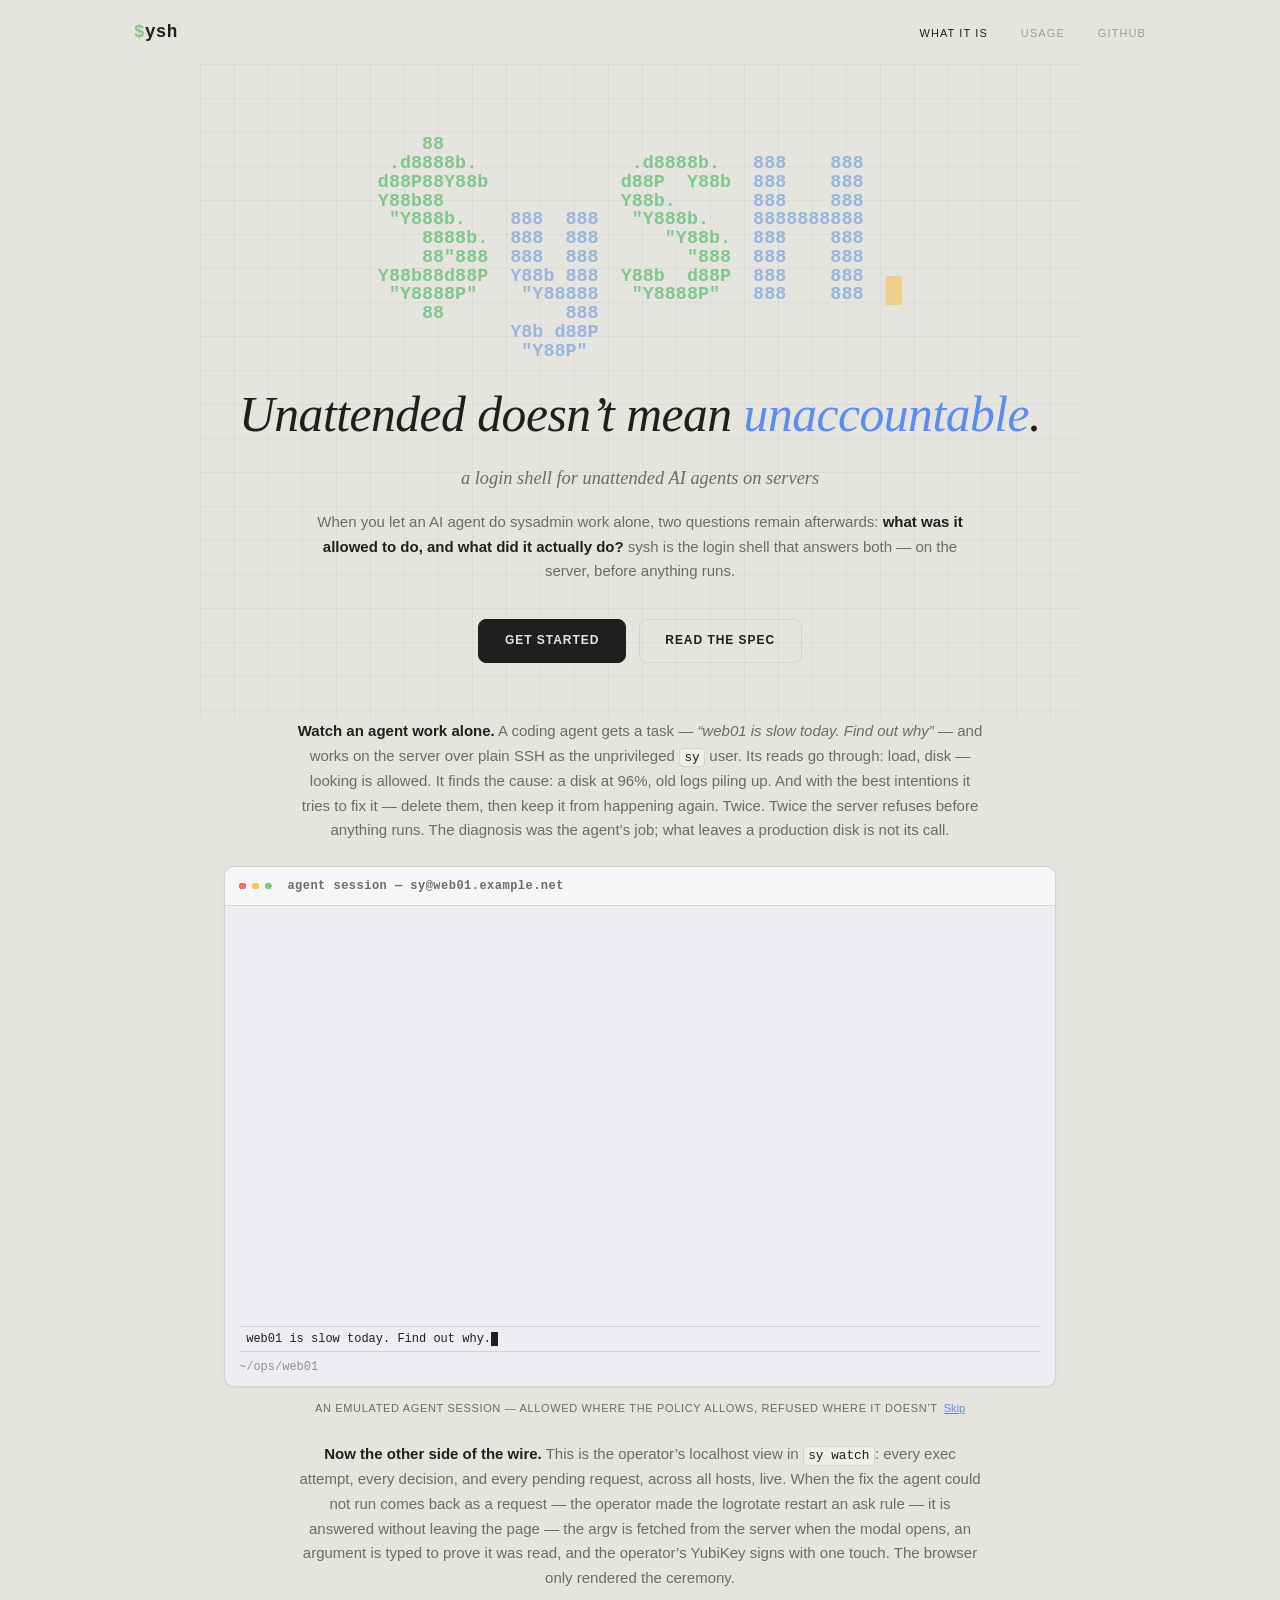
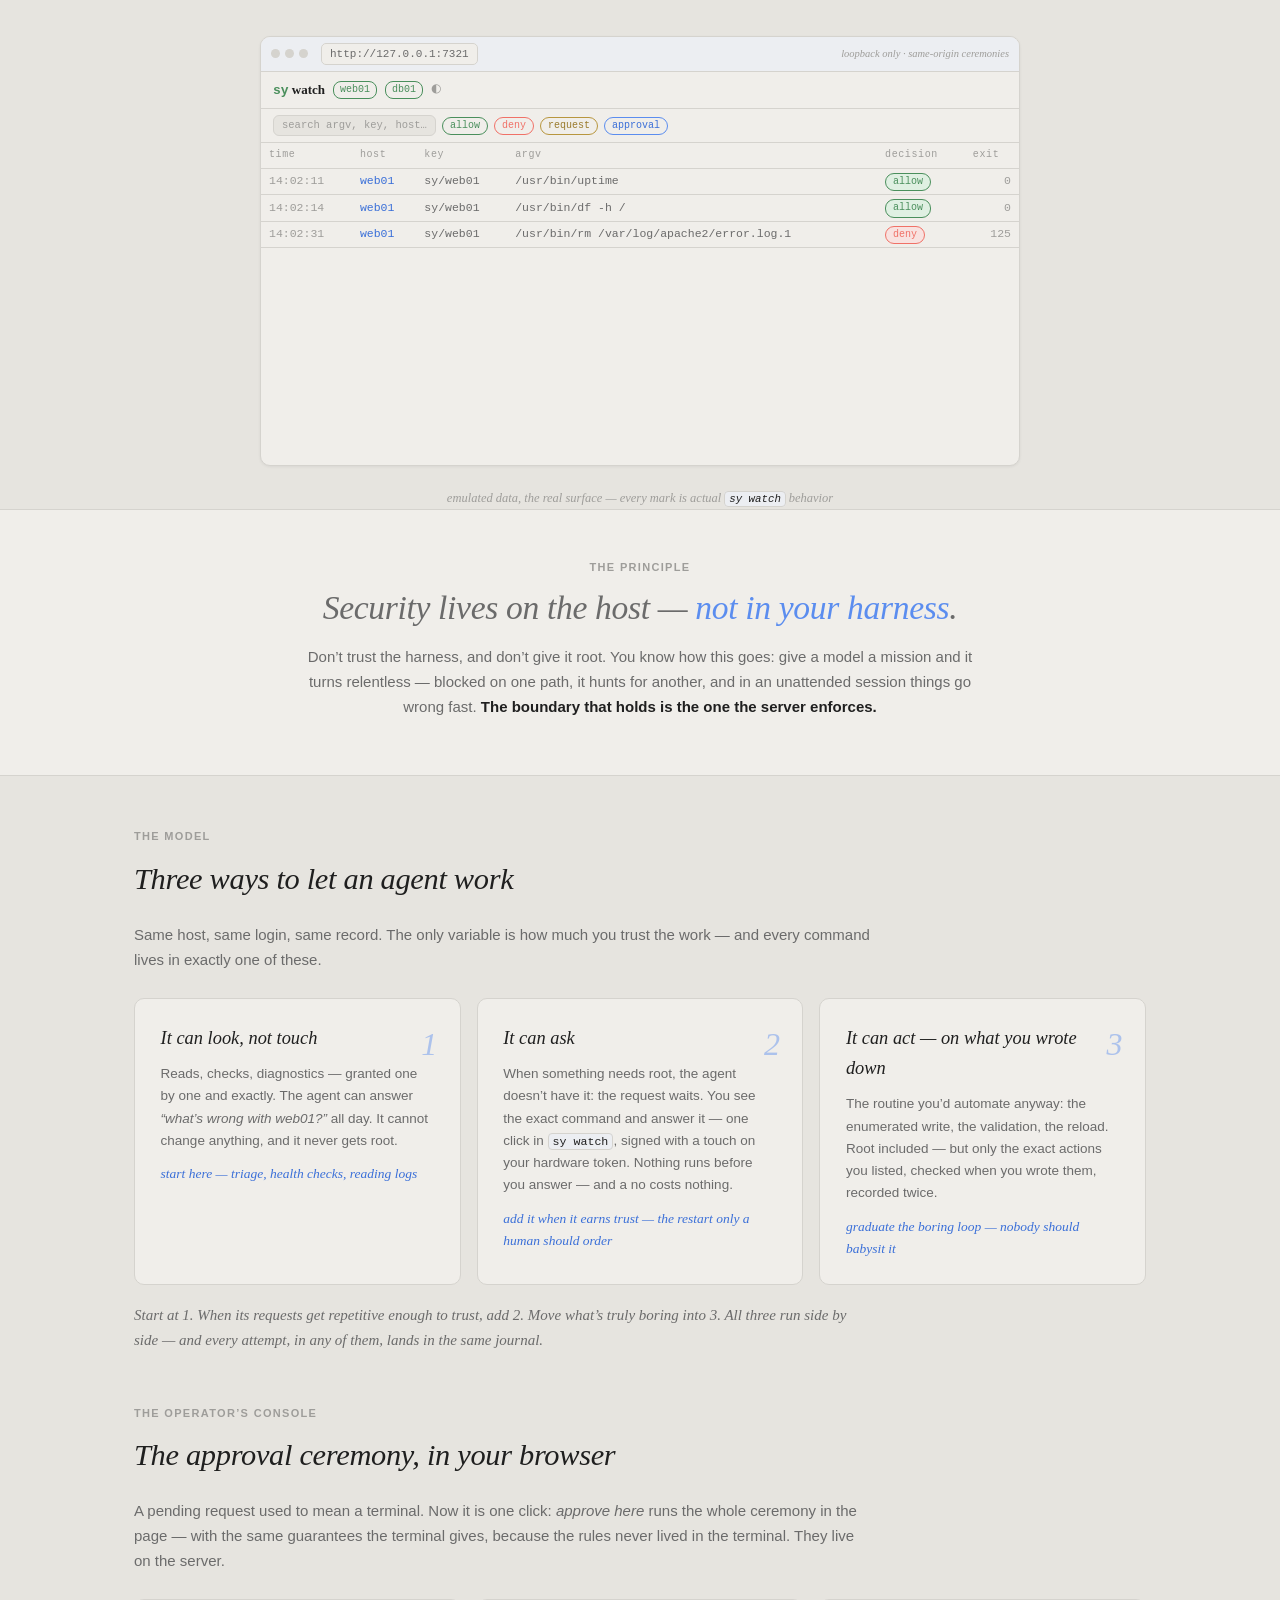
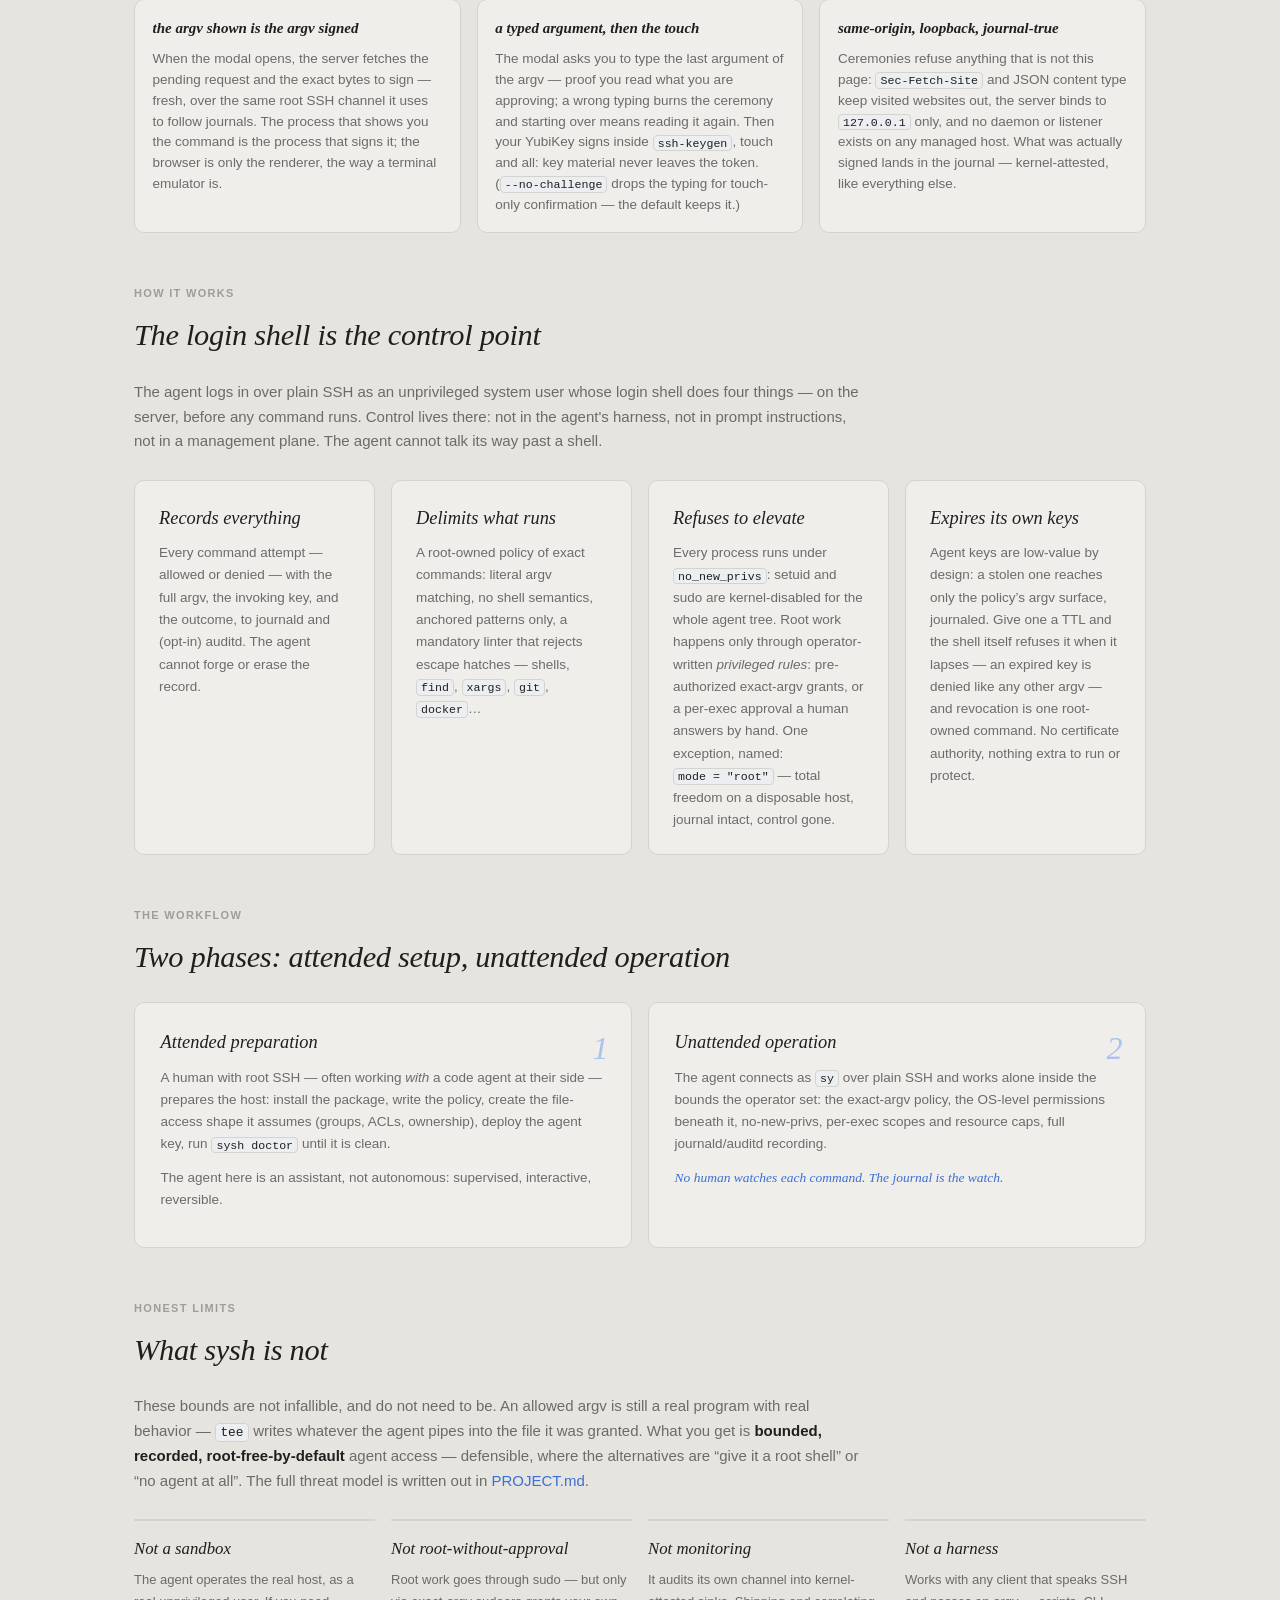
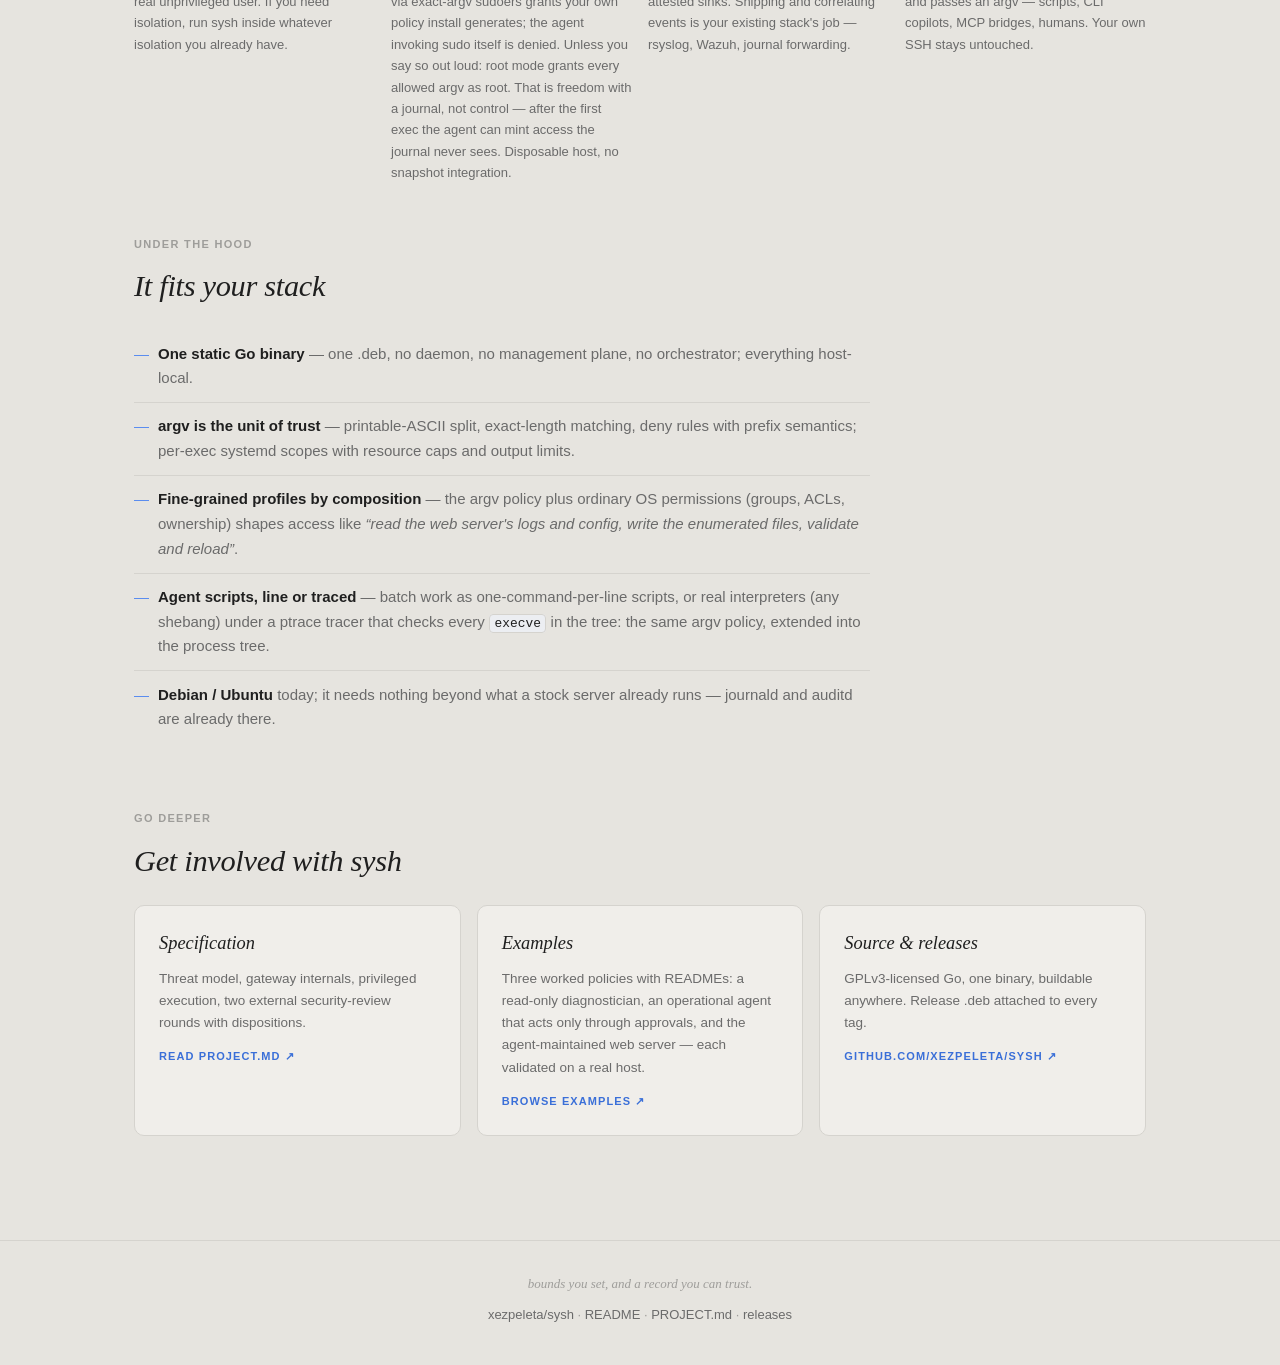
==== commit e6285d04: "v0.6.1: release revision — the operator's blind spots Every fix came out of a live blind test with u" ====
--- a/site/index.html
+++ b/site/index.html
@@ -11,11 +11,6 @@
 <script src="pi-replay.js" defer></script>
 </head>
 <body>
-
-<div class="announce">
-  <span class="dot">●</span> v0.6.0 — agent scripts (line &amp; traced under ptrace), the
-  interactive console, teaching denies, worked example policies. <a href="https://github.com/xezpeleta/sysh/releases/tag/v0.6.0">see the release ↗</a>
-</div>
 
 <nav class="nav">
   <a class="brand" href="/sysh/"><span class="wm"><span class="wm-d">$</span>ysh</span></a>
--- a/site/style.css
+++ b/site/style.css
@@ -34,19 +34,6 @@
 em { font-style: italic; }
 strong { color: var(--text); font-weight: 600; }
 
-/* ---------- announcement ---------- */
-.announce {
-  text-align: center;
-  font-size: 11px;
-  letter-spacing: 0.08em;
-  text-transform: uppercase;
-  padding: 0.55rem 1rem;
-  border-bottom: 1px solid var(--border);
-  color: var(--muted);
-}
-.announce a { color: var(--accent-deep); font-weight: 600; }
-.announce .dot { color: var(--accent); margin-right: 0.5em; }
-
 /* ---------- logo: $ySH — the dollar is the cap S with a spine, waiting caret ---------- */
 .logo {
   display: inline-block;
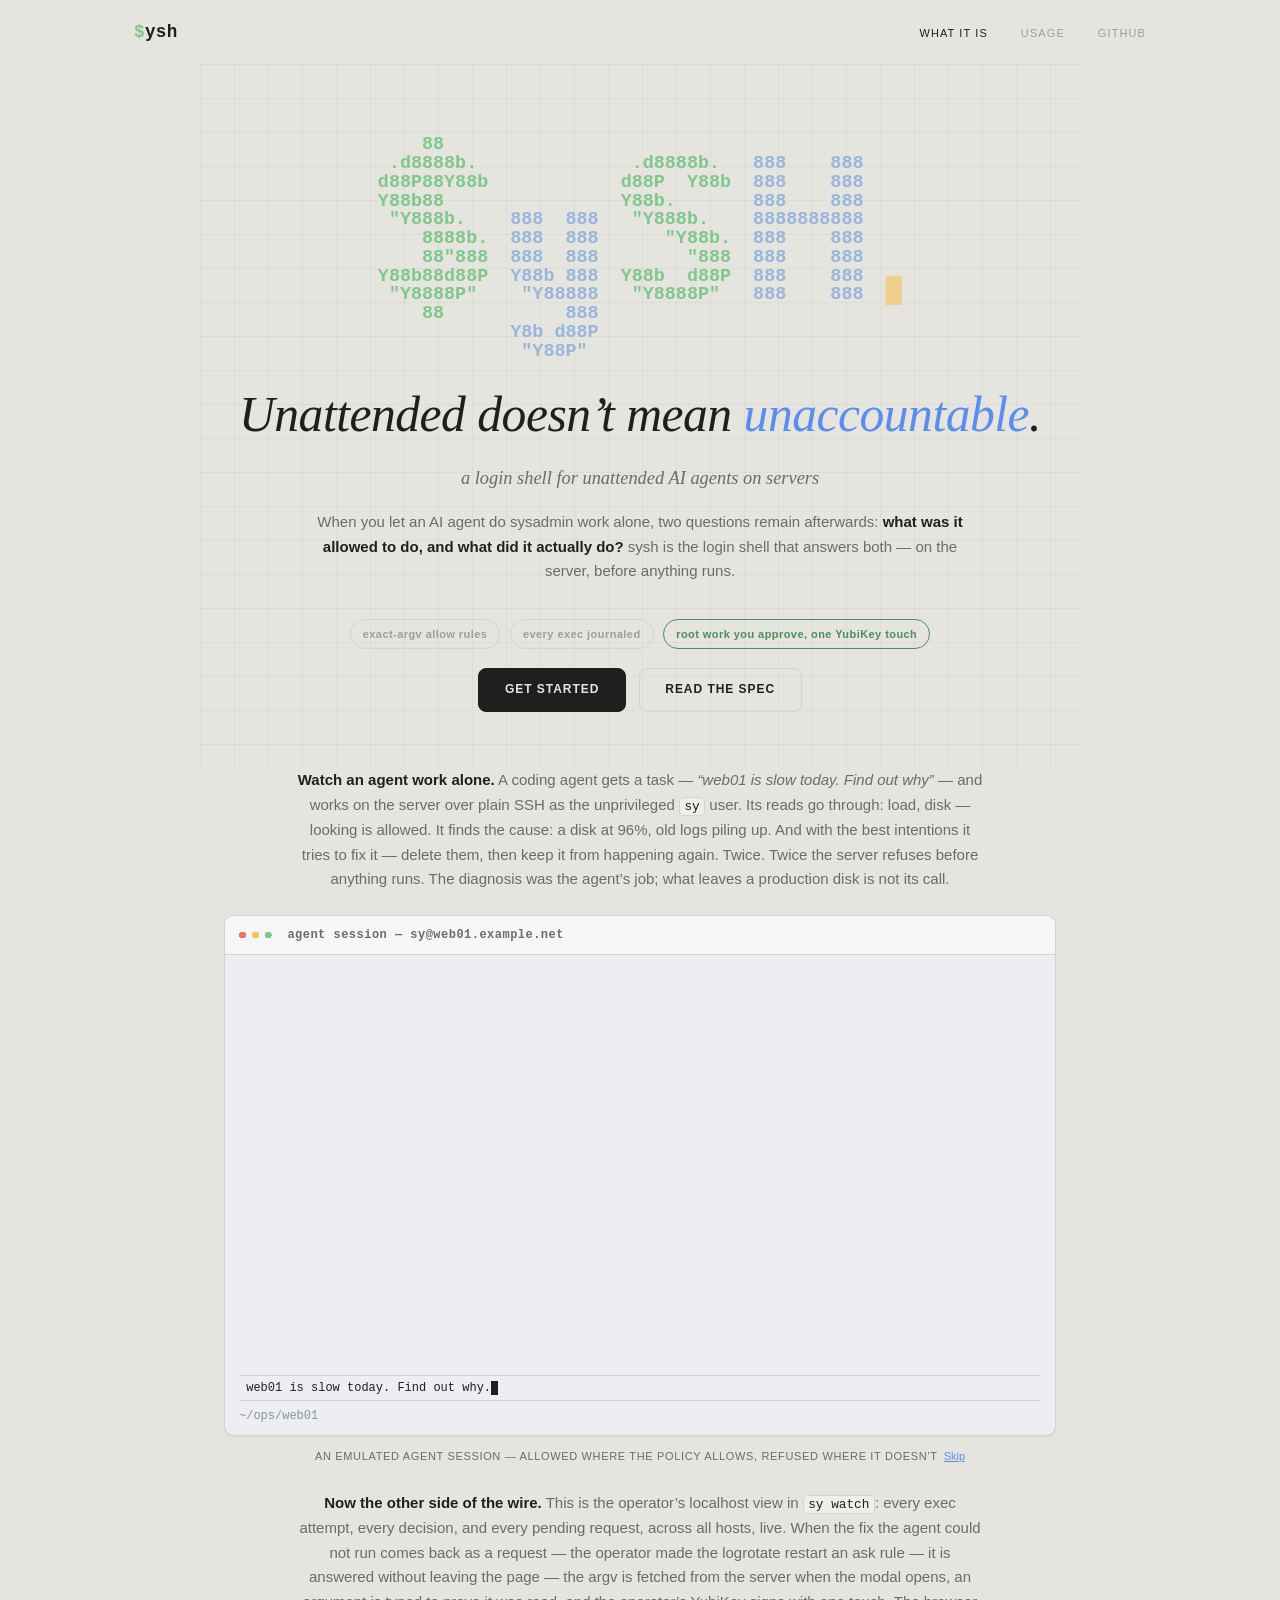
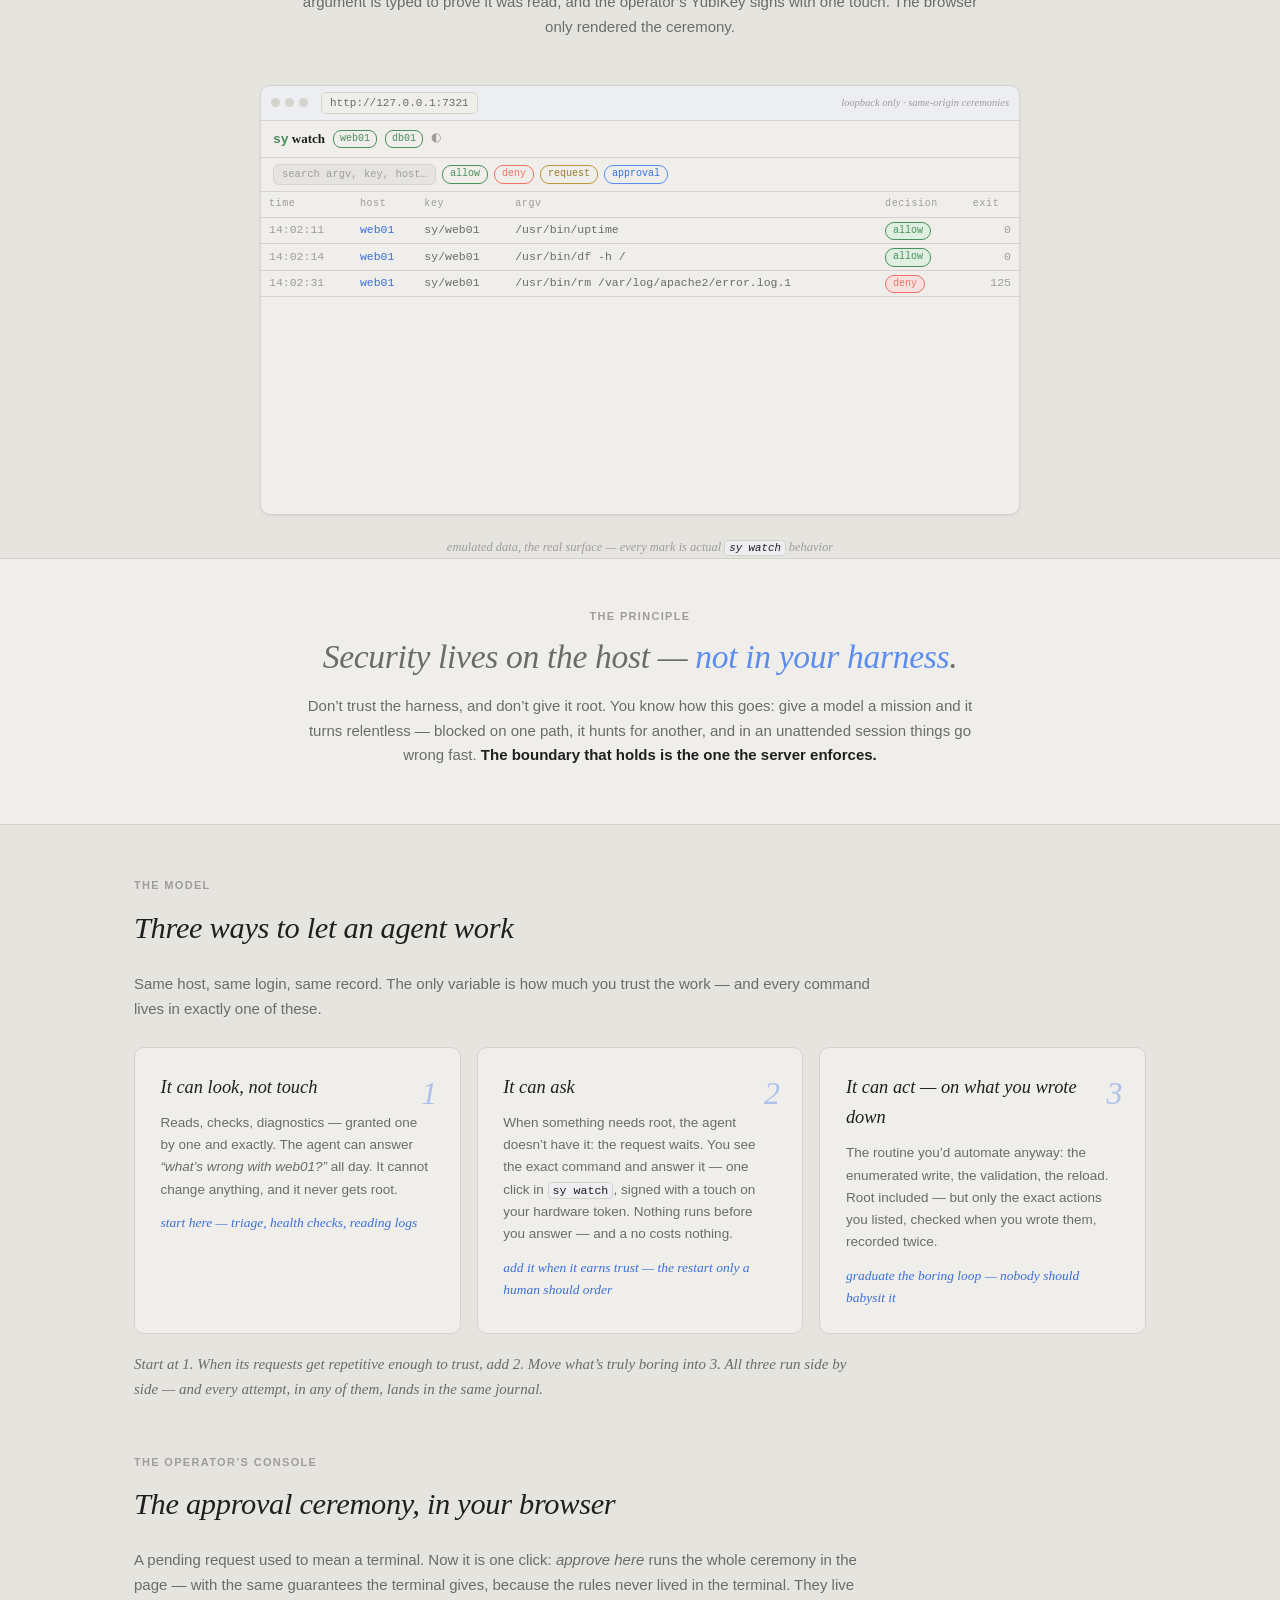
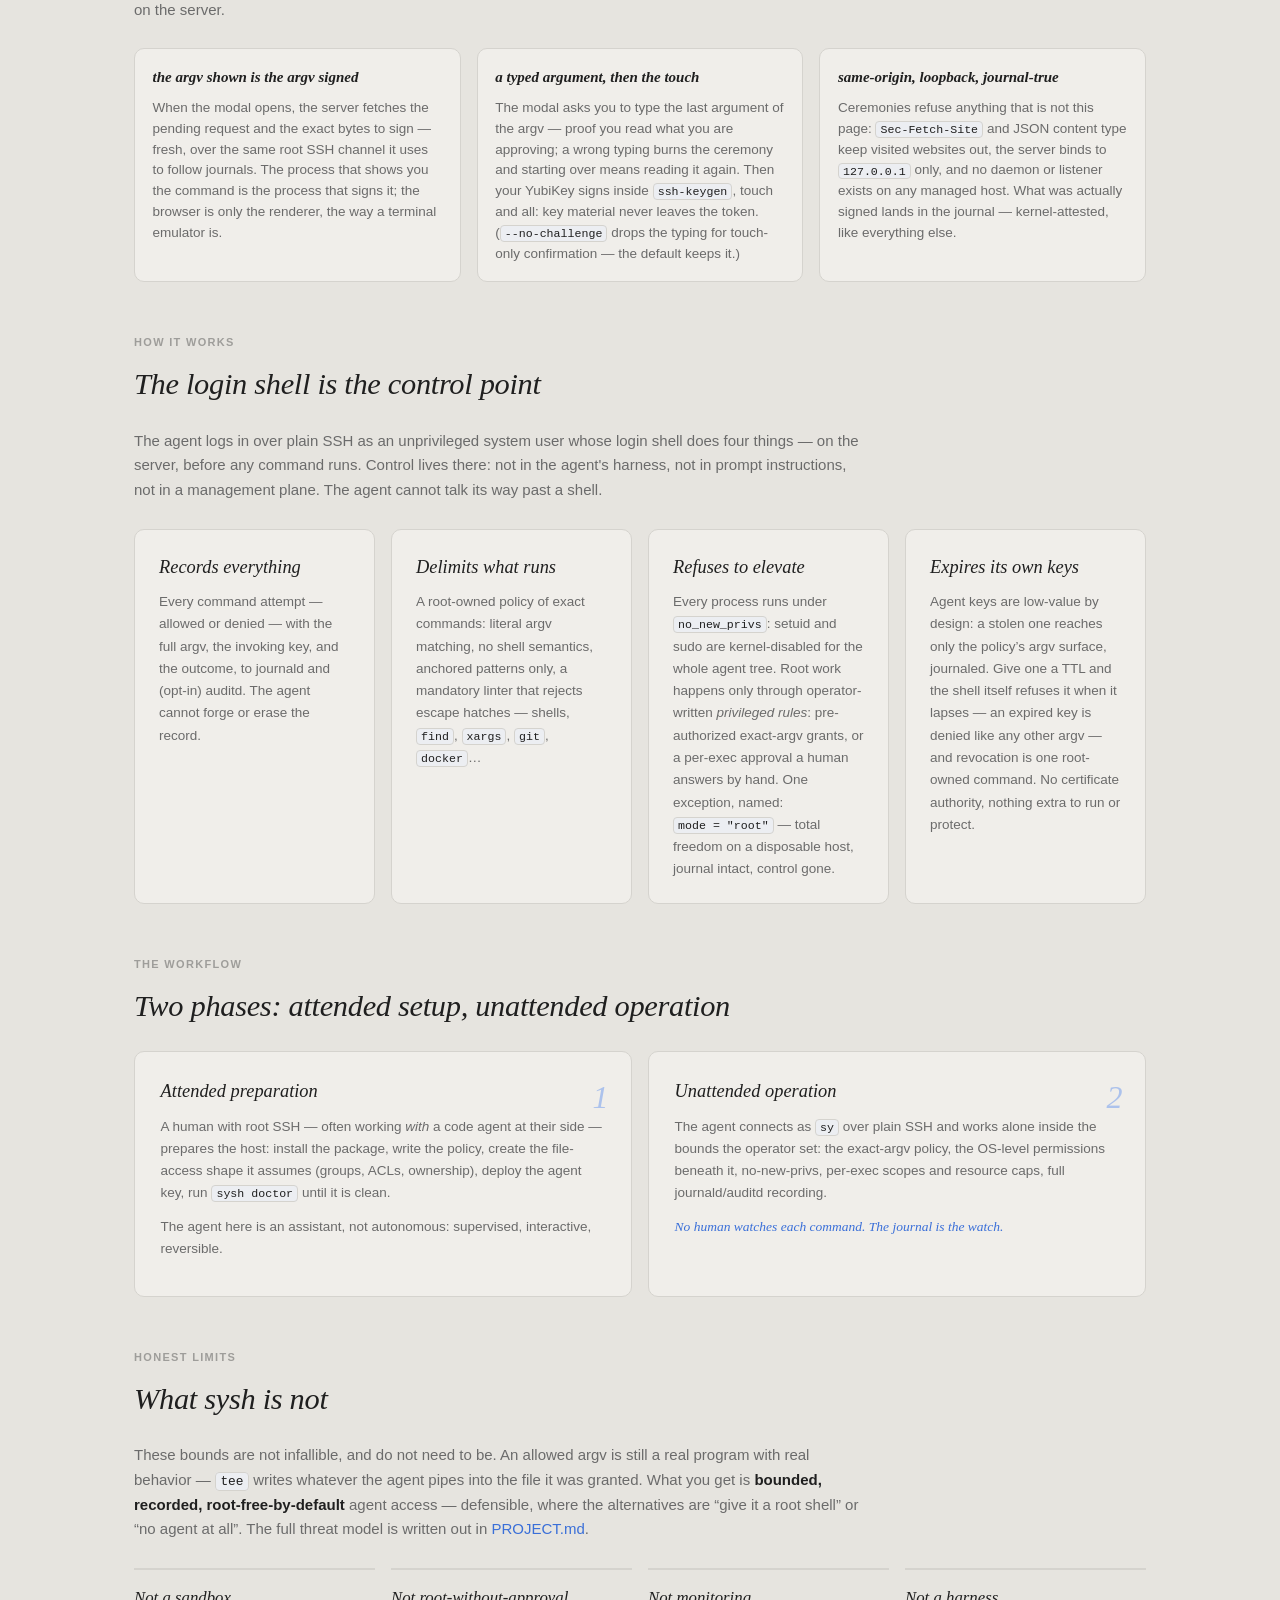
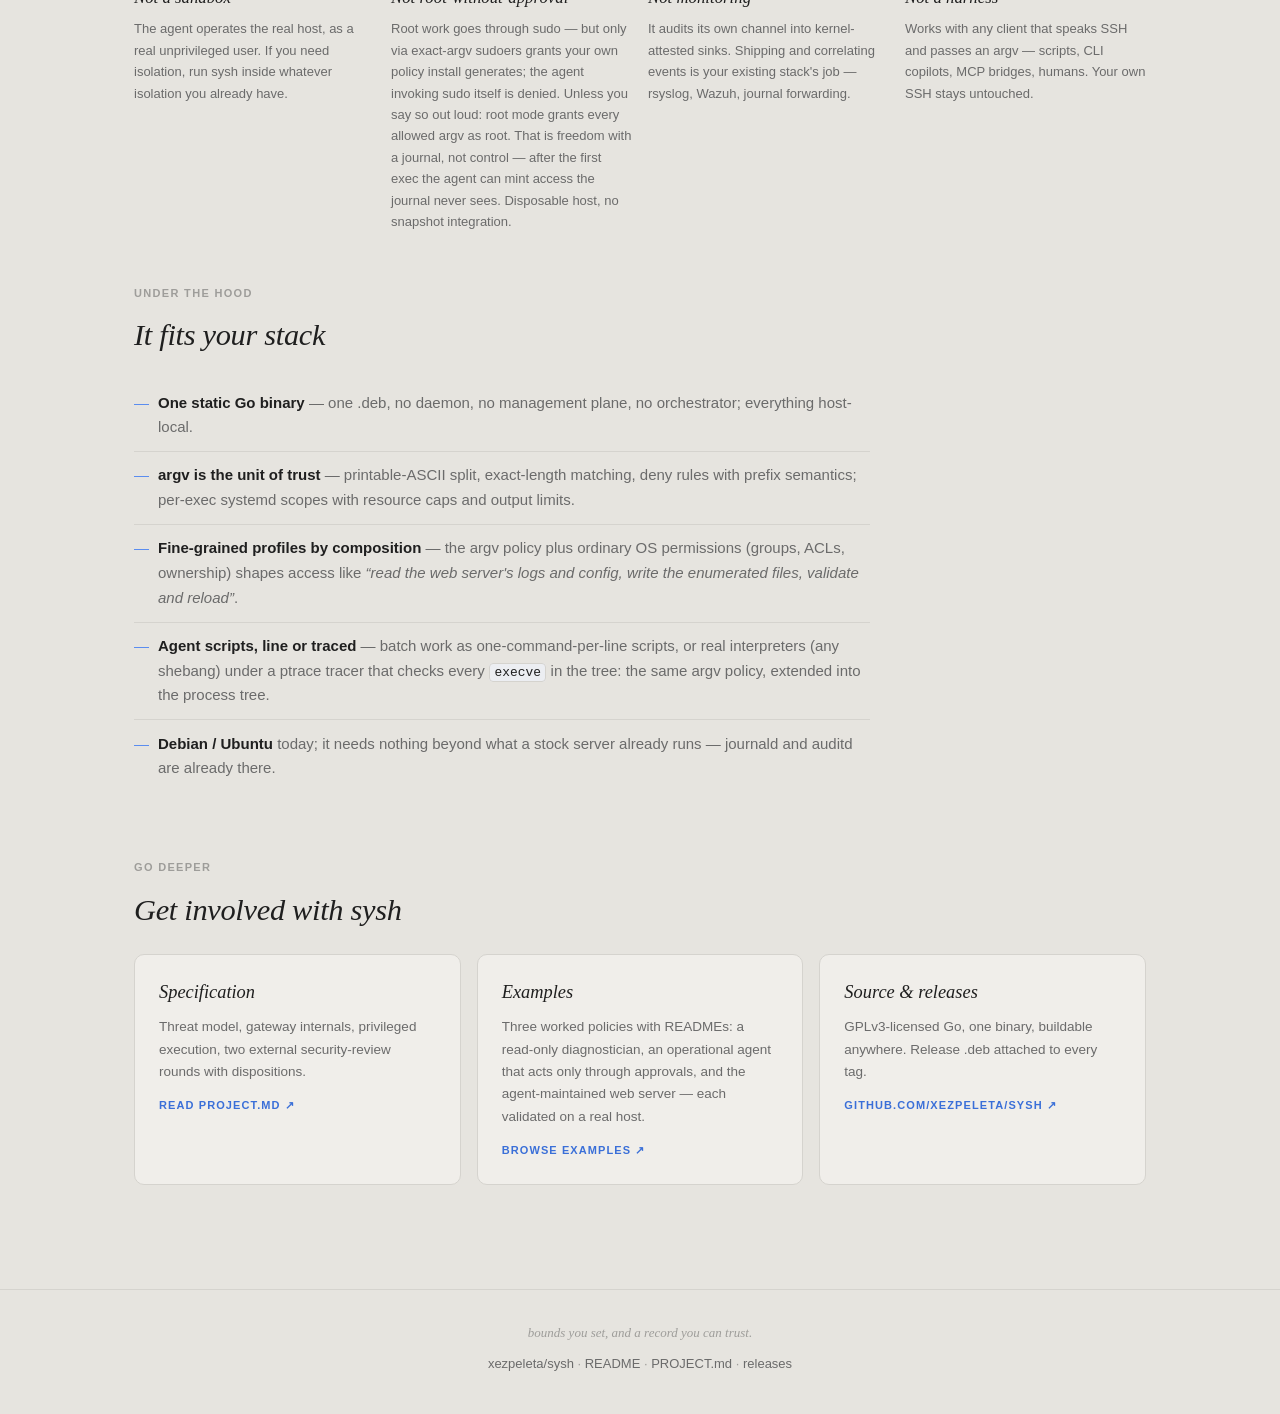
==== commit dee9f283: "site: the hero names its three promises — argv, journal, YubiKey approval" ====
--- a/site/index.html
+++ b/site/index.html
@@ -41,6 +41,11 @@
     afterwards: <strong>what was it allowed to do, and what did it actually
     do?</strong> sysh is the login shell that answers both — on the server,
     before anything runs.
+  </p>
+  <p class="hero-points">
+    <span>exact-argv allow rules</span>
+    <span>every exec journaled</span>
+    <span>root work you approve, one YubiKey touch</span>
   </p>
   <div class="hero-ctas">
     <a class="btn" href="/sysh/usage.html">Get started</a>
--- a/site/style.css
+++ b/site/style.css
@@ -129,7 +129,19 @@
   margin: 0 auto 2.2rem;
   font-size: 15px;
 }
-.hero-ctas { display: flex; gap: 0.8rem; justify-content: center; flex-wrap: wrap; }
+.hero-points {
+  display: flex; gap: 0.6rem; justify-content: center; flex-wrap: wrap;
+  margin: 1.6rem 0 0;
+}
+.hero-points span {
+  font-size: 11px; font-weight: 600; letter-spacing: 0.04em;
+  padding: 0.3rem 0.75rem; border-radius: 999px;
+  border: 1px solid var(--border);
+  color: var(--muted);
+}
+.hero-points span:last-child { color: var(--green); border-color: var(--green); }
+
+.hero-ctas { display: flex; gap: 0.8rem; justify-content: center; flex-wrap: wrap; margin-top: 1.2rem; }
 
 .btn {
   display: inline-block;
@@ -685,3 +697,14 @@
   font-size: 0.85em;
   margin-bottom: 0.5rem;
 }
+
+/* bash-compatibility spectrum table (usage STEP 6) */
+table.spectrum { border-collapse: collapse; width: 100%; margin: 1.2em 0; font-size: 0.92em; }
+table.spectrum th, table.spectrum td {
+  padding: 6px 9px; border: 1px solid var(--border); text-align: left;
+  vertical-align: top;
+}
+table.spectrum thead th { background: var(--bg-inset, #f6f6f4); font-weight: 600; }
+table.spectrum tbody th { white-space: nowrap; font-weight: 600; }
+table.spectrum td { white-space: normal; }
+table.spectrum td code { word-break: break-all; }
